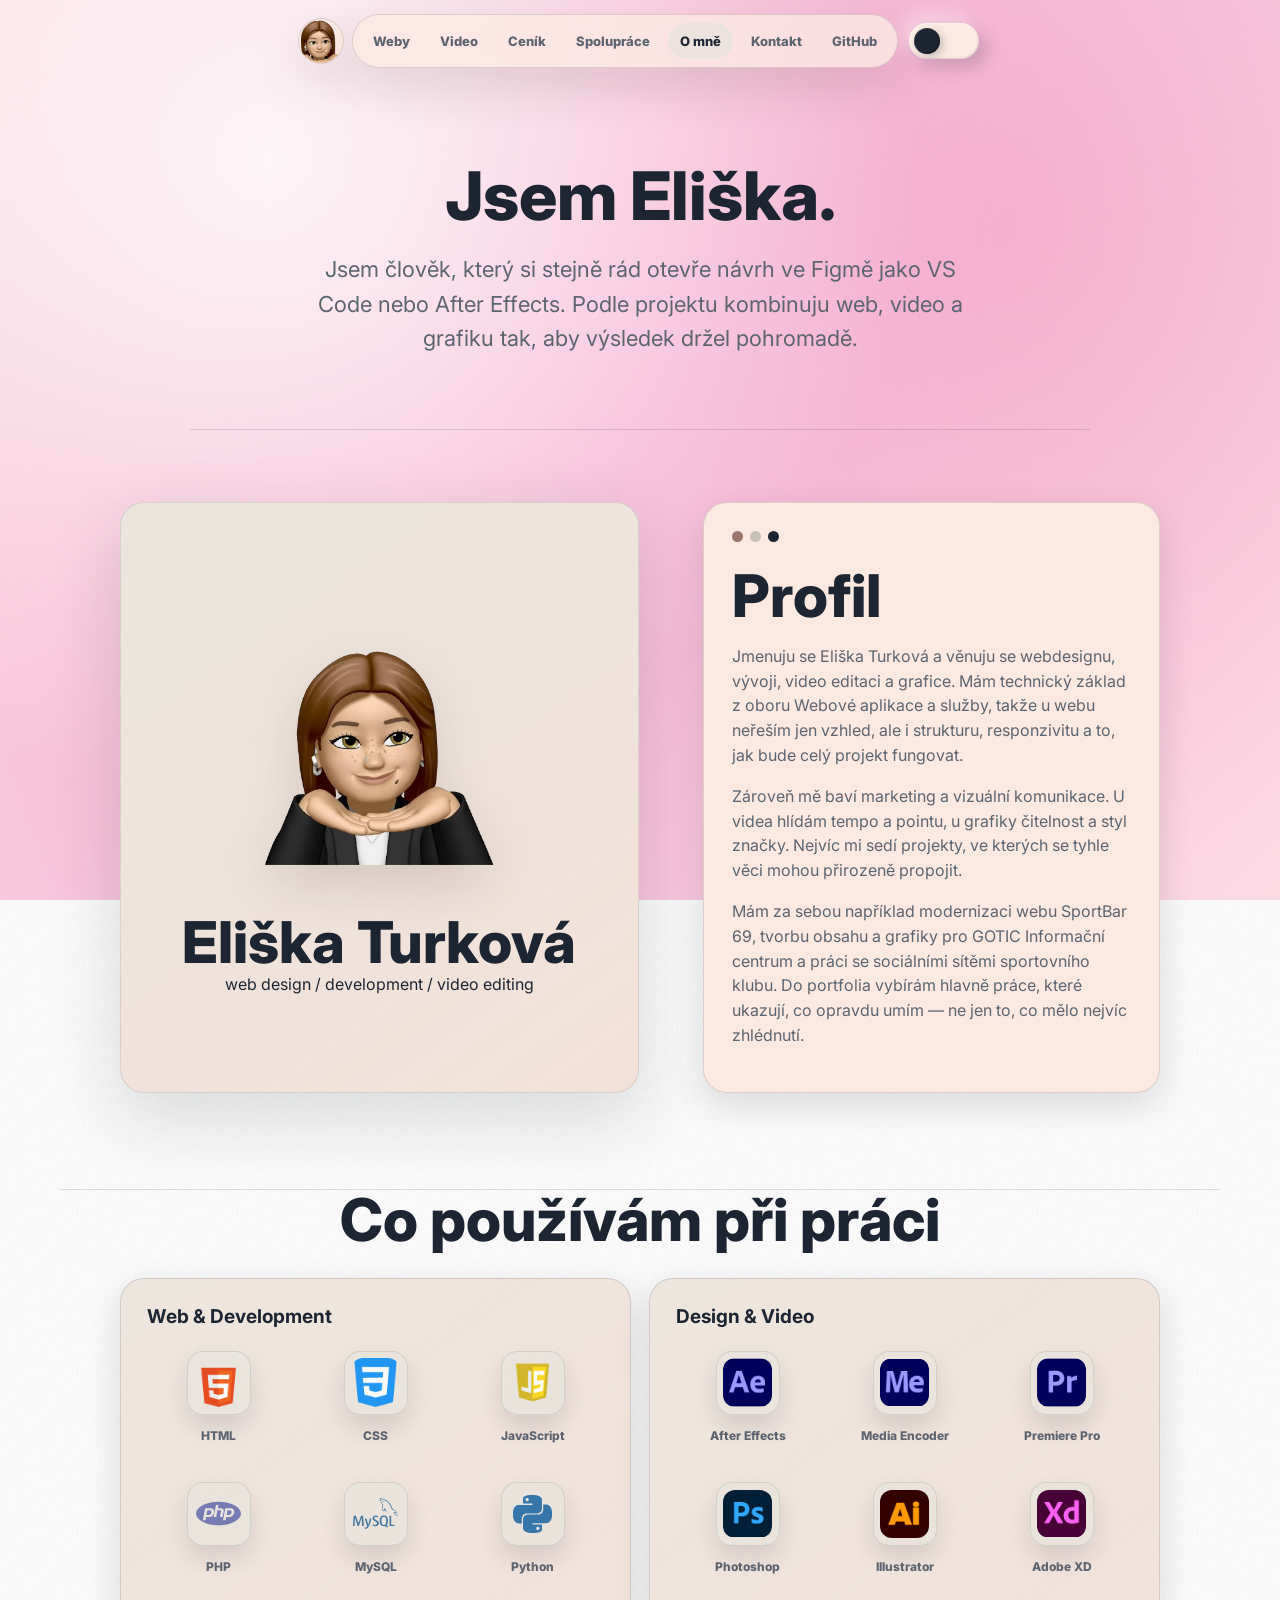
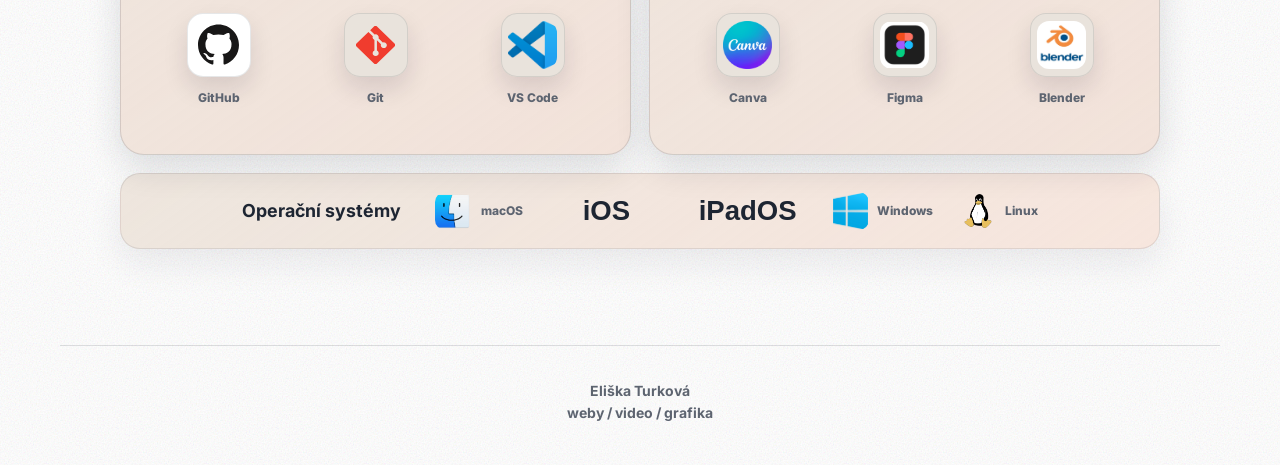
==== about.html @ d5d4158c "Update about page copy" ====
<!doctype html>
<html lang="cs" data-theme="light">
  <head>
    <meta charset="utf-8">
    <meta name="viewport" content="width=device-width, initial-scale=1">
    <meta name="description" content="O autorce portfolia a přehled dovedností.">
    <title>O mně | Eliška Turková</title>
    <link rel="preconnect" href="https://fonts.googleapis.com">
    <link rel="preconnect" href="https://fonts.gstatic.com" crossorigin>
    <link href="https://fonts.googleapis.com/css2?family=Caveat:wght@600;700&family=Inter:wght@400;500;600;700;800&family=Playfair+Display:ital,wght@1,700&display=swap" rel="stylesheet">
    <link rel="stylesheet" href="assets/styles.css?v=20260708-year-center-note">
    <script src="assets/app.js?v=20260708-year-center-note" defer></script>
  </head>
  <body>
    <header class="site-header">
      <div class="header-shell">
        <a class="brand" href="index.html" aria-label="Domů">
          <img class="brand-memoji" src="assets/memoji-about.png" alt="Eliška Turková">
        </a>
        <div class="nav-shell">
          <button class="nav-toggle" type="button" aria-expanded="false" aria-controls="site-nav">
            <span></span>
            <span></span>
          </button>
          <nav class="site-nav" id="site-nav" aria-label="Hlavní navigace">
            <a href="weby.html">Weby</a>
            <a href="work.html">Video</a>
            <a href="pricing.html">Ceník</a>
            <a href="spoluprace.html">Spolupráce</a>
            <a href="about.html" aria-current="page">O mně</a>
            <a href="contact.html">Kontakt</a>
            <a href="https://github.com/ellaaep" target="_blank" rel="noreferrer">GitHub</a>
          </nav>
        </div>
        <div class="header-actions">
          <button class="theme-toggle" type="button" aria-label="Přepnout barevný režim">
            <span class="theme-thumb" aria-hidden="true"></span>
          </button>
        </div>
      </div>
    </header>

    <main>
      <section class="page-cover about-cover">
        <h1>Jsem Eliška.</h1>
        <p class="lead">Jsem člověk, který si stejně rád otevře návrh ve Figmě jako VS Code nebo After Effects. Podle projektu kombinuju web, video a grafiku tak, aby výsledek držel pohromadě.</p>
      </section>

      <section class="about-layout">
        <div class="ios-profile-card about-profile-card">
          <div class="memoji-photo-card large">
            <img src="assets/memoji-about.png" alt="Memoji portrét Elišky">
          </div>
          <div>
            <h2>Eliška Turková</h2>
            <p>web design / development / video editing</p>
          </div>
        </div>
        <div class="bio-window">
          <div class="window-bar">
            <span></span>
            <span></span>
            <span></span>
          </div>
          <h2>Profil</h2>
          <p>Jmenuju se Eliška Turková a věnuju se webdesignu, vývoji, video editaci a grafice. Mám technický základ z oboru Webové aplikace a služby, takže u webu neřeším jen vzhled, ale i strukturu, responzivitu a to, jak bude celý projekt fungovat.</p>
          <p>Zároveň mě baví marketing a vizuální komunikace. U videa hlídám tempo a pointu, u grafiky čitelnost a styl značky. Nejvíc mi sedí projekty, ve kterých se tyhle věci mohou přirozeně propojit.</p>
          <p>Mám za sebou například modernizaci webu SportBar 69, tvorbu obsahu a grafiky pro GOTIC Informační centrum a práci se sociálními sítěmi sportovního klubu. Do portfolia vybírám hlavně práce, které ukazují, co opravdu umím — ne jen to, co mělo nejvíc zhlédnutí.</p>
        </div>
      </section>

      <section class="skills-section" id="skills" aria-label="Dovednosti">
        <div class="section-heading">
          <div>
            <h2>Co používám při práci</h2>
          </div>
        </div>
        <div class="ios-folders-preview full">
          <article class="ios-skill-folder">
            <h3>Web &amp; Development</h3>
            <div class="apps-grid">
              <div class="app"><span class="app-icon"><img src="assets/logos/skills/html-clean.png" alt="" aria-hidden="true" class="logo-real"></span><p>HTML</p></div>
              <div class="app"><span class="app-icon"><img src="assets/logos/skills/css-3.png" alt="" aria-hidden="true" class="logo-real"></span><p>CSS</p></div>
              <div class="app"><span class="app-icon"><img src="assets/logos/skills/javascript-clean.webp" alt="" aria-hidden="true" class="logo-real"></span><p>JavaScript</p></div>
              <div class="app"><span class="app-icon"><img src="assets/logos/skills/php.svg" alt="" aria-hidden="true" class="logo-wide"></span><p>PHP</p></div>
              <div class="app"><span class="app-icon"><img src="assets/logos/skills/mysql.svg" alt="" aria-hidden="true" class="logo-wide"></span><p>MySQL</p></div>
              <div class="app"><span class="app-icon"><img src="assets/logos/skills/python.svg" alt="" aria-hidden="true"></span><p>Python</p></div>
              <div class="app"><span class="app-icon logo-github-box"><img src="assets/logos/skills/github.svg" alt="" aria-hidden="true" class="logo-github"></span><p>GitHub</p></div>
              <div class="app"><span class="app-icon"><img src="assets/logos/skills/git.svg" alt="" aria-hidden="true"></span><p>Git</p></div>
              <div class="app"><span class="app-icon"><img src="assets/logos/skills/vscode.webp" alt="" aria-hidden="true" class="logo-real"></span><p>VS Code</p></div>
            </div>
          </article>
          <article class="ios-skill-folder">
            <h3>Design &amp; Video</h3>
            <div class="apps-grid">
              <div class="app"><span class="app-icon"><img src="assets/logos/skills/after-effects.webp" alt="" aria-hidden="true" class="logo-real"></span><p>After Effects</p></div>
              <div class="app"><span class="app-icon"><img src="assets/logos/skills/media-encoder.webp" alt="" aria-hidden="true" class="logo-real"></span><p>Media Encoder</p></div>
              <div class="app"><span class="app-icon"><img src="assets/logos/skills/premiere-pro.webp" alt="" aria-hidden="true" class="logo-real"></span><p>Premiere Pro</p></div>
              <div class="app"><span class="app-icon"><img src="assets/logos/skills/photoshop.webp" alt="" aria-hidden="true" class="logo-real"></span><p>Photoshop</p></div>
              <div class="app"><span class="app-icon"><img src="assets/logos/skills/illustrator.webp" alt="" aria-hidden="true" class="logo-real"></span><p>Illustrator</p></div>
              <div class="app"><span class="app-icon"><img src="assets/logos/skills/adobe-xd.webp" alt="" aria-hidden="true" class="logo-real"></span><p>Adobe XD</p></div>
              <div class="app"><span class="app-icon"><img src="assets/logos/skills/canva.png" alt="" aria-hidden="true" class="logo-real"></span><p>Canva</p></div>
              <div class="app"><span class="app-icon"><img src="assets/logos/skills/figma.png" alt="" aria-hidden="true" class="logo-real"></span><p>Figma</p></div>
              <div class="app"><span class="app-icon"><img src="assets/logos/skills/blender.jpeg" alt="" aria-hidden="true" class="logo-real"></span><p>Blender</p></div>
            </div>
          </article>
        </div>
        <div class="os-strip" aria-label="Operační systémy">
          <h3>Operační systémy</h3>
          <div class="os-list">
            <div class="os-item"><img src="assets/logos/os/macos-icon.png" alt="" aria-hidden="true"><span>macOS</span></div>
            <div class="os-item os-wordmark os-ios" aria-label="iOS"><span class="os-logo-text">iOS</span></div>
            <div class="os-item os-wordmark os-ipados" aria-label="iPadOS"><span class="os-logo-text">iPadOS</span></div>
            <div class="os-item"><img src="assets/logos/os/windows.png" alt="" aria-hidden="true"><span>Windows</span></div>
            <div class="os-item"><img src="assets/logos/os/linux.png" alt="" aria-hidden="true"><span>Linux</span></div>
          </div>
        </div>
      </section>
    </main>

    <footer class="site-footer">
      <span>Eliška Turková</span>
      <span>weby / video / grafika</span>
    </footer>
  </body>
</html>
---- assets/styles.css ----
:root {
  color-scheme: light;
    --toggle-light: #fceae2;
  --toggle-dark: #1d2532;
  --noise-layer: url("data:image/svg+xml,%3Csvg viewBox='0 0 160 160' xmlns='http://www.w3.org/2000/svg'%3E%3Cfilter id='noise'%3E%3CfeTurbulence type='fractalNoise' baseFrequency='0.72' numOctaves='4' stitchTiles='stitch'/%3E%3C/filter%3E%3Crect width='100%25' height='100%25' filter='url(%23noise)' opacity='0.18'/%3E%3C/svg%3E");
  --bg: var(--toggle-light);
  --bg-soft: #f9d4ed;
  --scribble-pink: #ee719e;
  --surface: var(--toggle-light);
  --surface-strong: #e8e4dc;
  --text: var(--toggle-dark);
  --muted: #5d6470;
  --line: rgba(29, 37, 50, 0.14);
  --accent: #8b8177;
  --accent-strong: var(--toggle-dark);
  --rose: #9c756c;
  --folder: #c7c1b7;
  --folder-deep: #a9a197;
  --shadow: 0 24px 70px rgba(29, 37, 50, 0.15);
  --shadow-tight: 0 12px 34px rgba(29, 37, 50, 0.14);
  --radius: 8px;
  --window-radius: 18px;
  --panel-radius: 24px;
  --max: 1160px;
}

[data-theme="dark"] {
  color-scheme: dark;
  --bg: var(--toggle-dark);
  --bg-soft: #252f3d;
  --surface: var(--toggle-dark);
  --surface-strong: #273242;
  --text: var(--toggle-light);
  --muted: #bbb5ab;
  --line: rgba(222, 218, 211, 0.15);
  --accent: #b8b2aa;
  --accent-strong: var(--toggle-light);
  --rose: #dedad3;
  --folder: #343f50;
  --folder-deep: #4a5668;
  --shadow: 0 26px 90px rgba(0, 0, 0, 0.42);
  --shadow-tight: 0 14px 44px rgba(0, 0, 0, 0.36);
}

* {
  box-sizing: border-box;
}

html {
  scroll-behavior: smooth;
}

body {
  margin: 0;
  min-width: 320px;
  background:
    var(--noise-layer),
    radial-gradient(
      circle at 14% 12%,
      rgba(255, 255, 255, 0.82) 0%,
      rgba(255, 255, 255, 0) 32%
    ),
    radial-gradient(
      circle at 88% 18%,
      rgba(238, 113, 158, 0.38) 0%,
      rgba(238, 113, 158, 0.12) 27%,
      rgba(238, 113, 158, 0) 55%
    ),
    radial-gradient(
      circle at 18% 82%,
      rgba(238, 113, 158, 0.28) 0%,
      rgba(238, 113, 158, 0.08) 30%,
      rgba(238, 113, 158, 0) 58%
    ),
    linear-gradient(
      125deg,
      #fceae2 0%,
      #f9d4ed 32%,
      #fff3ee 63%,
      #fceae2 100%
    );
  background-size: 160px 160px, 150% 150%, 175% 175%, 165% 165%, 220% 220%;
  background-position: 0 0, 0% 0%, 100% 8%, 12% 100%, 0% 50%;
  background-blend-mode: soft-light, normal, normal, normal, normal;
  background-attachment: scroll, fixed, fixed, fixed, fixed;
  animation: portfolio-gradient-flow 18s ease-in-out infinite alternate;
  color: var(--text);
  font-family: Inter, system-ui, -apple-system, BlinkMacSystemFont, "Segoe UI", sans-serif;
  font-size: 16px;
  line-height: 1.55;
}

[data-theme="dark"] body {
  background:
    var(--noise-layer),
    radial-gradient(
      circle at 14% 12%,
      rgba(255, 236, 226, 0.10) 0%,
      rgba(255, 236, 226, 0) 34%
    ),
    radial-gradient(
      circle at 88% 18%,
      rgba(238, 113, 158, 0.30) 0%,
      rgba(238, 113, 158, 0.10) 28%,
      rgba(238, 113, 158, 0) 56%
    ),
    radial-gradient(
      circle at 18% 82%,
      rgba(238, 113, 158, 0.22) 0%,
      rgba(238, 113, 158, 0.07) 31%,
      rgba(238, 113, 158, 0) 59%
    ),
    linear-gradient(
      125deg,
      #1d2532 0%,
      #2a2130 34%,
      #202938 66%,
      #302232 100%
    );
  background-size: 160px 160px, 150% 150%, 175% 175%, 165% 165%, 220% 220%;
  background-position: 0 0, 0% 0%, 100% 8%, 12% 100%, 0% 50%;
  background-blend-mode: soft-light, normal, normal, normal, normal;
  background-attachment: scroll, fixed, fixed, fixed, fixed;
}

@keyframes portfolio-gradient-flow {
  0% {
    background-position: 0 0, 0% 0%, 100% 8%, 12% 100%, 0% 50%;
  }

  50% {
    background-position: 24px 14px, 24% 18%, 72% 34%, 42% 72%, 52% 50%;
  }

  100% {
    background-position: 0 0, 46% 30%, 54% 58%, 72% 40%, 100% 50%;
  }
}

@media (prefers-reduced-motion: reduce) {
  body {
    animation: none;
  }
}

a {
  color: inherit;
  text-decoration: none;
}

img {
  display: block;
  max-width: 100%;
}

.theme-asset {
  display: block;
  pointer-events: none;
  user-select: none;
}

.theme-asset img {
  display: block;
  width: 100%;
  height: auto;
  pointer-events: none;
  user-select: none;
}

.theme-asset img.theme-asset-dark {
  display: none;
}

[data-theme="dark"] .theme-asset img.theme-asset-light {
  display: none;
}

[data-theme="dark"] .theme-asset img.theme-asset-dark {
  display: block;
}

[data-theme="dark"] .click-arrow-link .theme-asset img.theme-asset-dark {
  filter:
    brightness(0)
    saturate(100%)
    invert(92%)
    sepia(9%)
    saturate(205%)
    hue-rotate(353deg)
    brightness(98%)
    contrast(88%)
    drop-shadow(0 2px 4px rgba(0, 0, 0, 0.28));
}

button,
input,
textarea {
  font: inherit;
}

.site-header {
  position: sticky;
  top: 14px;
  z-index: 40;
  width: min(var(--max), calc(100% - 32px));
  margin: 0 auto 16px;
  padding: 0;
  pointer-events: none;
}

.header-shell {
  display: flex;
  align-items: center;
  justify-content: center;
  gap: 8px;
  width: 100%;
  min-height: 54px;
  pointer-events: none;
}

.header-shell > * {
  pointer-events: auto;
}

.brand,
.nav-shell,
.header-actions {
  border: 1px solid var(--line);
  background: color-mix(in srgb, var(--surface) 78%, transparent);
  box-shadow: 0 18px 48px rgba(61, 43, 36, 0.14);
  backdrop-filter: blur(22px) saturate(1.35);
}

[data-theme="dark"] .brand,
[data-theme="dark"] .nav-shell,
[data-theme="dark"] .header-actions {
  background: color-mix(in srgb, var(--surface) 72%, transparent);
}

.nav-shell {
  position: relative;
  display: flex;
  gap: 8px;
  align-items: center;
  justify-content: center;
  width: max-content;
  max-width: 100%;
  margin: 0;
  padding: 8px;
  border-radius: 999px;
}

.brand {
  display: inline-flex;
  align-items: center;
  justify-content: center;
  width: 46px;
  height: 46px;
  min-height: 46px;
  overflow: hidden;
  flex: 0 0 auto;
  padding: 0;
  border-radius: 50%;
  font-weight: 800;
  white-space: nowrap;
}

.brand-memoji {
  width: 100%;
  height: 100%;
  border-radius: 0;
  object-fit: cover;
  object-position: center 35%;
  transform: scale(1.62) translateY(8%);
  transform-origin: center;
}

.site-nav {
  display: flex;
  justify-content: center;
  gap: 6px;
  padding: 0;
  border: 0;
  border-radius: 999px;
  background: transparent;
  color: var(--muted);
  font-size: 13px;
  font-weight: 800;
}

.site-nav a {
  position: relative;
  padding: 8px 12px;
  border-radius: 999px;
}

.site-nav a::after {
  content: none;
}

.site-nav a:hover,
.site-nav a[aria-current="page"] {
  color: var(--text);
  background: color-mix(in srgb, var(--surface-strong) 72%, transparent);
}

.theme-toggle,
.nav-toggle {
  border: 0;
  background: transparent;
  color: var(--text);
  cursor: pointer;
  box-shadow: none;
}

.header-actions {
  display: grid;
  width: 76px;
  height: 46px;
  place-items: center;
  flex: 0 0 auto;
  padding: 0;
  border: 0;
  border-radius: 999px;
  background: transparent;
  box-shadow: none;
  backdrop-filter: none;
}

.theme-toggle {
  position: relative;
  display: grid;
  width: 70px;
  height: 36px;
  place-items: center;
  padding: 0;
  overflow: hidden;
  border-radius: 999px;
  background: var(--toggle-light);
  box-shadow:
    8px 8px 18px color-mix(in srgb, var(--toggle-dark) 20%, transparent),
    -8px -8px 18px rgba(255, 255, 255, 0.4),
    inset 1px 1px 2px rgba(255, 255, 255, 0.48),
    inset -1px -1px 2px color-mix(in srgb, var(--toggle-dark) 14%, transparent);
}

[data-theme="dark"] .theme-toggle {
  background: var(--toggle-dark);
  box-shadow:
    8px 8px 18px rgba(0, 0, 0, 0.3),
    -8px -8px 18px rgba(222, 218, 211, 0.04),
    inset 1px 1px 2px rgba(222, 218, 211, 0.08),
    inset -1px -1px 2px rgba(0, 0, 0, 0.42);
}

.theme-thumb {
  position: absolute;
  top: 5px;
  left: 5px;
  z-index: 1;
  display: block;
  width: 26px;
  height: 26px;
  border-radius: 50%;
  background: var(--toggle-dark);
  box-shadow:
    3px 3px 8px rgba(29, 37, 50, 0.24),
    -2px -2px 6px rgba(255, 255, 255, 0.25),
    inset 1px 1px 1px rgba(222, 218, 211, 0.12),
    inset -1px -1px 1px rgba(0, 0, 0, 0.3);
  transition: background 180ms ease, box-shadow 180ms ease, transform 180ms ease;
}

.theme-thumb::after {
  content: none;
}

[data-theme="dark"] .theme-thumb {
  transform: translateX(34px);
  background: var(--toggle-light);
  box-shadow:
    3px 3px 8px rgba(0, 0, 0, 0.32),
    -2px -2px 6px rgba(222, 218, 211, 0.08),
    inset 1px 1px 1px rgba(255, 255, 255, 0.28),
    inset -1px -1px 1px rgba(29, 37, 50, 0.18);
}

[data-theme="dark"] .theme-thumb::after {
  content: none;
}

.nav-toggle {
  position: relative;
  display: none;
  width: 48px;
  height: 42px;
  place-items: center;
  overflow: hidden;
  border-radius: 999px;
  background:
    linear-gradient(135deg, rgba(255, 255, 255, 0.72), rgba(255, 255, 255, 0.34)),
    color-mix(in srgb, var(--surface) 78%, transparent);
}

[data-theme="dark"] .nav-toggle {
  background:
    linear-gradient(135deg, rgba(155, 124, 255, 0.18), rgba(255, 255, 255, 0.06)),
    color-mix(in srgb, var(--surface-strong) 82%, transparent);
}

.nav-toggle::before,
.nav-toggle span {
  position: absolute;
  left: 14px;
  display: block;
  width: 18px;
  height: 2px;
  border-radius: 999px;
  background: var(--text);
  transition: transform 180ms ease, opacity 180ms ease, top 180ms ease;
}

.nav-toggle::before {
  top: 20px;
  content: "";
}

.nav-toggle span:first-child {
  top: 15px;
}

.nav-toggle span:last-child {
  top: 25px;
}

.nav-toggle[aria-expanded="true"]::before {
  opacity: 0;
}

.nav-toggle[aria-expanded="true"] span:first-child {
  top: 20px;
  transform: rotate(42deg);
}

.nav-toggle[aria-expanded="true"] span:last-child {
  top: 20px;
  transform: rotate(-42deg);
}

main {
  width: min(var(--max), calc(100% - 32px));
  margin: 0 auto;
}

.cover {
  min-height: calc(100svh - 82px);
  padding: 26px 0 86px;
}

.home-cover {
  min-height: auto;
  padding: 10px 0 18px;
}

.hero-preview {
  position: relative;
  width: min(96%, 1100px);
  margin: 14px auto 0;
  overflow: hidden;
  border: 0;
  border-radius: 28px;
  background: transparent;
  box-shadow: none;
}

.hero-image {
  width: 100%;
  height: auto;
  aspect-ratio: 1672 / 941;
  object-fit: cover;
  image-rendering: auto;
}

.hero-image-dark {
  display: none;
}

[data-theme="dark"] .hero-image-light {
  display: none;
}

[data-theme="dark"] .hero-image-dark {
  display: block;
}

.cover-kicker {
  display: flex;
  justify-content: space-between;
  gap: 18px;
  margin-bottom: 24px;
  color: var(--text);
  font-size: 14px;
  font-weight: 800;
}

.desktop-board {
  position: relative;
  min-height: 600px;
  overflow: hidden;
  border: 1px solid var(--line);
  border-radius: var(--radius);
  background: color-mix(in srgb, var(--surface) 86%, transparent);
  box-shadow: var(--shadow);
  isolation: isolate;
}

.home-desktop {
  min-height: 640px;
  overflow: visible;
  border: 0;
  background: transparent;
  box-shadow: none;
}

.desktop-board::before {
  position: absolute;
  inset: 0;
  z-index: -1;
  background:
    linear-gradient(135deg, transparent 0 58%, color-mix(in srgb, var(--accent) 16%, transparent) 58% 100%),
    linear-gradient(180deg, color-mix(in srgb, var(--surface-strong) 62%, transparent), transparent);
  content: "";
}

.home-desktop::before {
  inset: 32px 0 16px;
  border: 1px solid color-mix(in srgb, var(--line) 54%, transparent);
  border-radius: 30px;
  background:
    linear-gradient(135deg, transparent 0 58%, color-mix(in srgb, var(--accent) 13%, transparent) 58% 100%),
    color-mix(in srgb, var(--surface) 42%, transparent);
  box-shadow: var(--shadow);
  backdrop-filter: blur(4px);
}

[data-theme="dark"] .desktop-board::before {
  background:
    linear-gradient(135deg, transparent 0 56%, rgba(111, 141, 255, 0.12) 56% 100%),
    linear-gradient(180deg, rgba(155, 124, 255, 0.12), transparent);
}

[data-theme="dark"] .home-desktop::before {
  background:
    linear-gradient(135deg, transparent 0 58%, rgba(111, 141, 255, 0.12) 58% 100%),
    color-mix(in srgb, var(--surface) 48%, transparent);
}

.cover-title {
  position: absolute;
  top: 50%;
  left: 50%;
  z-index: 3;
  width: min(760px, 88%);
  text-align: center;
  transform: translate(-50%, -50%);
  pointer-events: none;
}

.cover-title p {
  position: absolute;
  top: -42px;
  left: 8%;
  margin: 0;
  color: var(--accent-strong);
  font-family: "Playfair Display", Georgia, serif;
  font-size: clamp(46px, 8vw, 104px);
  font-style: italic;
  font-weight: 700;
  line-height: 1;
}

.cover-title h1 {
  margin: 0;
  color: var(--text);
  font-size: clamp(61px, 11.2vw, 142px);
  font-weight: 800;
  letter-spacing: 0;
  line-height: 0.9;
}

[data-theme="dark"] .cover-title h1 {
  -webkit-text-stroke: 1px rgba(11, 6, 20, 0.5);
  text-shadow: 0 14px 28px rgba(11, 6, 20, 0.72);
}

.cover-title span {
  display: block;
  margin-top: 22px;
  font-size: clamp(24px, 5vw, 44px);
  font-weight: 700;
}

.desktop-folder,
.desktop-file,
.desktop-window,
.desktop-app {
  position: absolute;
  z-index: 2;
}

.desktop-folder {
  display: grid;
  gap: 10px;
  justify-items: center;
  color: var(--text);
  font-size: 13px;
  font-weight: 700;
}

.folder-shape {
  position: relative;
  display: block;
  width: 112px;
  height: 78px;
  border: 1px solid color-mix(in srgb, var(--folder-deep) 48%, var(--line));
  border-radius: 7px;
  background: linear-gradient(180deg, var(--folder), var(--folder-deep));
  box-shadow: var(--shadow-tight);
}

.folder-shape::before {
  position: absolute;
  top: -13px;
  left: 10px;
  width: 48px;
  height: 18px;
  border: 1px solid color-mix(in srgb, var(--folder-deep) 48%, var(--line));
  border-bottom: 0;
  border-radius: 6px 6px 0 0;
  background: var(--folder);
  content: "";
}

.folder-web {
  top: 120px;
  left: 94px;
}

.folder-media {
  right: 84px;
  bottom: 92px;
}

.desktop-file,
.desktop-window {
  overflow: hidden;
  border: 1px solid var(--line);
  border-radius: var(--radius);
  background: var(--surface-strong);
  box-shadow: var(--shadow-tight);
}

.desktop-file {
  width: 132px;
  padding: 8px;
  color: var(--muted);
  font-size: 12px;
  font-weight: 700;
}

.desktop-file img {
  width: 100%;
  aspect-ratio: 1;
  object-fit: cover;
  border-radius: 6px;
  margin-bottom: 8px;
}

.file-video {
  top: 86px;
  right: 184px;
}

.desktop-window {
  right: 184px;
  bottom: 150px;
  width: 260px;
  padding: 10px;
  font-size: 12px;
  font-weight: 700;
}

.desktop-window img {
  width: 100%;
  aspect-ratio: 1.45;
  object-fit: cover;
  border-radius: 6px;
  margin-bottom: 8px;
}

.desktop-app {
  top: 178px;
  right: 90px;
  display: grid;
  width: 68px;
  height: 68px;
  place-items: center;
  padding: 10px;
  border: 1px solid color-mix(in srgb, var(--line) 76%, transparent);
  border-radius: 18px;
  background: color-mix(in srgb, var(--surface-strong) 86%, transparent);
  color: var(--text);
  box-shadow: var(--shadow-tight);
  font-weight: 800;
}

.desktop-app svg {
  display: block;
  width: 100%;
  height: 100%;
}

.home-desktop .bg-app {
  z-index: 1;
  width: 60px;
  height: 60px;
  padding: 9px;
  opacity: 0.78;
}

.bg-html { top: 94px; left: 22%; }
.bg-css { top: 120px; left: 60%; }
.bg-js { right: 19%; top: 254px; }
.bg-php { left: 22%; bottom: 180px; }
.bg-ae { left: 33%; bottom: 96px; }
.bg-ps { right: 33%; bottom: 86px; }
.bg-canva { right: 9%; bottom: 185px; }
.bg-pr { left: 7%; top: 300px; }

.home-desktop .bg-folder {
  z-index: 1;
  opacity: 0.72;
}

.bg-folder-one {
  left: 48%;
  top: 84px;
}

.bg-folder-two {
  right: 26%;
  bottom: 120px;
}

.home-desktop .folder-web,
.home-desktop .file-video,
.home-desktop .folder-media,
.home-desktop .desktop-window,
.home-desktop .app-figma {
  z-index: 2;
}

.cursor-arrow {
  position: absolute;
  right: 320px;
  bottom: 198px;
  z-index: 3;
  width: 0;
  height: 0;
  border-top: 34px solid var(--text);
  border-right: 20px solid transparent;
  border-left: 12px solid transparent;
  transform: rotate(-38deg);
}

.cursor-arrow::after {
  position: absolute;
  top: -30px;
  left: -7px;
  width: 0;
  height: 0;
  border-top: 22px solid var(--surface);
  border-right: 13px solid transparent;
  border-left: 8px solid transparent;
  content: "";
}

.cover-footer {
  display: grid;
  grid-template-columns: minmax(0, 1fr) auto;
  gap: 24px;
  align-items: center;
  width: min(96%, 1100px);
  margin: 18px auto 0;
}

.cover-footer p {
  max-width: 700px;
  margin: 0;
  color: var(--muted);
  font-size: clamp(18px, 2vw, 21px);
}

.section {
  padding: 84px 0;
}

.home-cover + .intro-grid {
  padding-top: 56px;
}

.intro-grid,
.about-slice,
.contact-layout {
  display: grid;
  grid-template-columns: minmax(0, 0.8fr) minmax(320px, 0.9fr);
  gap: clamp(28px, 5vw, 72px);
  border-top: 1px solid var(--line);
}

.home-intro {
  grid-template-columns: minmax(0, 820px);
  justify-content: center;
  justify-items: center;
  gap: 16px;
  text-align: center;
}

.home-intro h2 {
  max-width: 820px;
  margin-inline: auto;
}

.home-intro .section-note {
  max-width: 720px;
  margin: 0 auto;
}

h1,
h2,
h3,
p {
  margin-top: 0;
}

h1,
h2 {
  line-height: 1.02;
  letter-spacing: 0;
}

h1 {
  max-width: min(72vw, 920px);
  margin-bottom: 22px;
  font-size: clamp(37px, 5.6vw, 67px);
  font-weight: 800;
}

h2 {
  margin-bottom: 18px;
  font-size: clamp(34px, 4.6vw, 64px);
  font-weight: 800;
}

h3 {
  margin-bottom: 8px;
  font-size: 19px;
  line-height: 1.25;
}

.lead,
.section-note,
.project-card p,
.media-card p,
.bio-window p,
.contact-links p,
.about-slice p {
  color: var(--muted);
}

.lead {
  max-width: 680px;
  margin-bottom: 0;
  font-size: clamp(18px, 2.2vw, 22px);
}

.text-link {
  display: inline-flex;
  align-items: center;
  color: var(--text);
  font-size: 15px;
  font-weight: 800;
}

.text-link::after {
  width: 34px;
  height: 2px;
  margin-left: 12px;
  background: currentColor;
  content: "";
  transition: transform 180ms ease;
}

.text-link:hover::after {
  transform: translateX(5px);
}

.button {
  display: inline-flex;
  min-height: 50px;
  align-items: center;
  justify-content: center;
  gap: 10px;
  padding: 0 22px;
  border: 1px solid var(--text);
  border-radius: 999px;
  background: var(--text);
  color: var(--bg);
  font-weight: 800;
  cursor: pointer;
}

.button:hover {
  background: transparent;
  color: var(--text);
}

.button-small {
  min-height: 40px;
  padding: 0 15px;
  font-size: 13px;
}

.button-secondary {
  border-color: var(--line);
  background: color-mix(in srgb, var(--surface-strong) 76%, transparent);
  color: var(--text);
}

.button-secondary:hover {
  border-color: var(--text);
  background: var(--text);
  color: var(--bg);
}

.button-symbol {
  position: relative;
  display: inline-block;
  width: 16px;
  height: 16px;
  flex: 0 0 auto;
}

.play-symbol::before {
  position: absolute;
  top: 3px;
  left: 5px;
  border-top: 5px solid transparent;
  border-bottom: 5px solid transparent;
  border-left: 8px solid currentColor;
  content: "";
}

.external-symbol::before {
  position: absolute;
  top: 3px;
  right: 2px;
  width: 8px;
  height: 8px;
  border-top: 2px solid currentColor;
  border-right: 2px solid currentColor;
  content: "";
}

.external-symbol::after {
  position: absolute;
  right: 4px;
  bottom: 3px;
  width: 11px;
  height: 2px;
  border-radius: 999px;
  background: currentColor;
  content: "";
  transform: rotate(-45deg);
  transform-origin: right center;
}

.next-symbol::before {
  position: absolute;
  top: 7px;
  left: 2px;
  width: 12px;
  height: 2px;
  border-radius: 999px;
  background: currentColor;
  content: "";
}

.next-symbol::after {
  position: absolute;
  top: 4px;
  right: 2px;
  width: 7px;
  height: 7px;
  border-top: 2px solid currentColor;
  border-right: 2px solid currentColor;
  content: "";
  transform: rotate(45deg);
}

.mail-symbol::before {
  position: absolute;
  inset: 3px 1px;
  border: 2px solid currentColor;
  border-radius: 3px;
  content: "";
}

.mail-symbol::after {
  position: absolute;
  top: 5px;
  left: 3px;
  width: 10px;
  height: 10px;
  border-right: 2px solid currentColor;
  border-bottom: 2px solid currentColor;
  content: "";
  transform: rotate(45deg);
}

.showcase-grid {
  display: grid;
  grid-template-columns: repeat(3, minmax(0, 1fr));
  gap: 18px;
  padding-bottom: 94px;
}

.featured-web {
  position: relative;
  display: grid;
  grid-template-columns: 1fr;
  justify-items: center;
  grid-column: 1 / -1;
  align-items: start;
  overflow: visible;
  --web-window: min(70vw, 840px);
  --web-half: min(35vw, 420px);
  --side-note: 200px;
  --side-gap: 18px;
}

.featured-web-screen {
  position: relative;
  display: block;
  grid-column: 1;
  grid-row: 1;
  width: var(--web-window);
  max-width: 100%;
  min-width: 0;
  overflow: hidden;
  border: 1px solid var(--line);
  border-radius: var(--window-radius);
  background:
    linear-gradient(180deg, color-mix(in srgb, var(--surface-strong) 82%, transparent), color-mix(in srgb, var(--surface) 94%, transparent));
  box-shadow: var(--shadow-tight);
}

.featured-web-screen .browser-bar {
  border: 0;
  border-bottom: 1px solid color-mix(in srgb, var(--line) 62%, transparent);
  border-radius: 0;
  background: color-mix(in srgb, var(--surface-strong) 82%, transparent);
}

.featured-web-viewport {
  position: relative;
  display: block;
  overflow: hidden;
  aspect-ratio: 16 / 9;
  border: 0;
  border-radius: 0;
  background: color-mix(in srgb, var(--surface-strong) 80%, transparent);
}

.featured-web-viewport img {
  width: calc(100% + 32px);
  max-width: none;
  height: 100%;
  object-fit: cover;
  object-position: top center;
  transform: translateX(-16px);
}

.featured-web-note {
  position: absolute;
  z-index: 2;
  top: 50%;
  left: calc(50% - var(--web-half) - var(--side-note) - var(--side-gap));
  width: var(--side-note);
  padding: 16px 18px;
  border: 1px solid color-mix(in srgb, var(--line) 68%, transparent);
  border-radius: 12px;
  background:
    linear-gradient(180deg, color-mix(in srgb, #fff8cf 72%, var(--surface-strong)), color-mix(in srgb, #fff2b8 34%, var(--surface))),
    var(--surface);
  box-shadow: 0 18px 38px rgba(31, 18, 40, 0.16);
  transform: translateY(-50%) rotate(-1.2deg);
}

[data-theme="dark"] .featured-web-note {
  background:
    linear-gradient(180deg, color-mix(in srgb, var(--surface-strong) 84%, #f58ac2 8%), color-mix(in srgb, var(--surface) 86%, #9b7cff 12%)),
    var(--surface);
}

.featured-web-note::before {
  position: absolute;
  top: -10px;
  left: 22px;
  width: 56px;
  height: 18px;
  border: 1px solid color-mix(in srgb, var(--line) 50%, transparent);
  border-radius: 4px;
  background: color-mix(in srgb, var(--surface-strong) 62%, transparent);
  content: "";
  transform: rotate(4deg);
}

.featured-web-note h3,
.featured-web-note p {
  margin-bottom: 0;
}

.featured-web-note p {
  margin-top: 6px;
  color: var(--muted);
  font-size: 14px;
  line-height: 1.4;
}

.featured-web-button {
  position: absolute;
  z-index: 2;
  top: 12px;
  left: calc(50% + var(--web-half) + var(--side-gap));
}

.home-video-strip {
  display: grid;
  grid-column: 1 / -1;
  gap: clamp(16px, 2vw, 22px);
  justify-items: center;
  width: min(100%, 820px);
  margin-inline: auto;
}

.home-video-heading {
  display: flex;
  align-items: center;
  justify-content: center;
  gap: clamp(18px, 4vw, 36px);
  width: 100%;
  text-align: center;
}

.home-video-heading h2 {
  margin: 0;
  font-size: clamp(24px, 3vw, 38px);
  line-height: 0.95;
}

.home-video-grid {
  display: grid;
  grid-template-columns: repeat(3, minmax(0, 1fr));
  justify-content: center;
  gap: clamp(14px, 2vw, 22px);
  width: 100%;
}

.showcase-card {
  position: relative;
  overflow: hidden;
  min-height: 310px;
  border: 1px solid var(--line);
  border-radius: var(--radius);
  background: var(--surface);
  box-shadow: var(--shadow-tight);
}

.showcase-card.wide {
  grid-row: span 2;
}

.showcase-card img {
  width: 100%;
  height: 100%;
  min-height: 220px;
  object-fit: cover;
}

.showcase-card span {
  position: absolute;
  right: 18px;
  bottom: 18px;
  left: 18px;
  display: grid;
  gap: 4px;
  padding: 18px;
  border: 1px solid var(--line);
  border-radius: var(--radius);
  background: color-mix(in srgb, var(--surface-strong) 88%, transparent);
  backdrop-filter: blur(14px);
}

.showcase-card strong {
  font-size: 20px;
}

.showcase-card small {
  color: var(--muted);
  font-size: 13px;
  font-weight: 700;
}

.video-showcase-card {
  display: grid;
  justify-items: stretch;
  overflow: hidden;
  padding: 12px;
  border: 1px solid var(--line);
  border-radius: var(--window-radius);
  background: var(--surface);
  box-shadow: var(--shadow-tight);
  text-align: center;
  transition: transform 180ms ease, border-color 180ms ease;
}

.video-showcase-card:hover {
  border-color: var(--accent);
  transform: translateY(-3px);
}

.video-showcase-poster {
  position: relative;
  display: grid;
  place-items: center;
  overflow: hidden;
  width: 100%;
  aspect-ratio: 1;
  border: 1px solid color-mix(in srgb, var(--text) 18%, transparent);
  border-radius: calc(var(--window-radius) - 6px);
  background: #080711;
}

.video-showcase-poster img {
  width: 100%;
  height: 100%;
  object-fit: contain;
}

.video-showcase-placeholder,
.media-placeholder {
  display: grid;
  min-height: 260px;
  place-items: center;
  padding: 28px;
  background:
    linear-gradient(135deg, color-mix(in srgb, var(--surface-strong) 72%, transparent), color-mix(in srgb, var(--rose) 10%, var(--surface))),
    var(--surface);
  color: var(--muted);
  font-family: Caveat, "Bradley Hand", cursive;
  font-size: clamp(28px, 4vw, 42px);
  font-weight: 700;
  line-height: 1;
  text-align: center;
}

.year-strip {
  display: grid;
  grid-template-columns: repeat(3, minmax(0, 1fr));
  gap: 18px;
  border-top: 1px solid var(--line);
}

.year-card {
  padding: 28px;
  border: 1px solid var(--line);
  border-radius: var(--radius);
  background: var(--surface);
  box-shadow: var(--shadow-tight);
}

.year-card span,
.timeline-year {
  color: var(--rose);
  font-family: "Playfair Display", Georgia, serif;
  font-size: clamp(42px, 6vw, 74px);
  font-style: italic;
  font-weight: 700;
  line-height: 0.95;
}

.year-card p {
  margin: 18px 0 0;
  font-weight: 800;
}

.ios-profile-card {
  display: grid;
  grid-template-columns: auto minmax(0, 1fr);
  gap: 24px;
  align-items: center;
  min-height: 360px;
  padding: 32px;
  border: 1px solid color-mix(in srgb, var(--line) 72%, transparent);
  border-radius: var(--panel-radius);
  background:
    linear-gradient(145deg, color-mix(in srgb, var(--surface-strong) 92%, transparent), color-mix(in srgb, var(--accent) 8%, var(--surface))),
    var(--surface);
  box-shadow: var(--shadow);
}

[data-theme="dark"] .ios-profile-card {
  background:
    radial-gradient(circle at 34% 18%, rgba(155, 124, 255, 0.28), transparent 32%),
    linear-gradient(145deg, var(--surface-strong), var(--surface));
}

.about-profile-card {
  min-height: 420px;
  grid-template-columns: 1fr;
  align-content: center;
  justify-items: center;
  grid-row: auto;
  text-align: center;
}

.about-profile-card .memoji-photo-card.large {
  width: min(100%, 260px);
}

.about-profile-card h2 {
  font-size: clamp(34px, 4vw, 52px);
}

.ios-profile-card h2,
.ios-profile-card h3,
.ios-profile-card p {
  margin-bottom: 0;
}

.ios-profile-card h2 {
  font-size: clamp(36px, 4.5vw, 64px);
}

.memoji-photo-card {
  display: grid;
  width: clamp(150px, 18vw, 230px);
  aspect-ratio: 1;
  place-items: end center;
  overflow: visible;
  border-radius: 0;
  background: transparent;
  box-shadow: none;
}

.memoji-photo-card.large {
  width: min(100%, 300px);
}

.memoji-photo-card img {
  width: 112%;
  max-width: none;
  filter: drop-shadow(0 20px 26px rgba(61, 43, 36, 0.14));
  transform: translateY(5%);
}

.profile-lines {
  display: grid;
  gap: 2px;
  margin: 8px 0 0;
  padding: 0;
  color: var(--muted);
  font-size: clamp(17px, 2vw, 20px);
  line-height: 1.35;
  list-style: none;
}

.about-copy {
  display: grid;
  justify-items: center;
  align-content: center;
  max-width: 720px;
  text-align: center;
}

.about-copy p {
  max-width: 620px;
}

.about-copy .text-link {
  justify-self: end;
}

.portrait-panel {
  min-height: 360px;
  border: 1px solid var(--line);
  border-radius: var(--radius);
  background:
    linear-gradient(135deg, color-mix(in srgb, var(--folder) 26%, transparent), transparent),
    var(--surface);
  box-shadow: var(--shadow-tight);
  display: grid;
  place-items: center;
}

.portrait-shape {
  display: grid;
  width: min(70%, 320px);
  aspect-ratio: 1;
  place-items: center;
  border-radius: 28% 42% 34% 46%;
  background: linear-gradient(145deg, var(--text), color-mix(in srgb, var(--rose) 58%, var(--text)));
  color: var(--surface);
  font-size: clamp(54px, 9vw, 108px);
  font-weight: 800;
  box-shadow: var(--shadow);
}

.contact-band {
  display: grid;
  grid-template-columns: 1fr;
  gap: 18px;
  justify-items: center;
  align-items: center;
  padding: 58px 0 72px;
  border-top: 1px solid var(--line);
  text-align: center;
}

.contact-band h2 {
  max-width: 820px;
  margin: 0;
}

.pricing-preview {
  display: grid;
  grid-template-columns: 1fr;
  justify-items: center;
  gap: 28px;
  border-top: 1px solid var(--line);
  text-align: center;
}

.pricing-preview-heading {
  display: grid;
  justify-items: center;
  gap: 6px;
}

.pricing-preview-heading h2 {
  margin-bottom: 0;
}

.pricing-mini-grid {
  display: grid;
  gap: 14px;
  width: min(620px, 100%);
}

.price-mini {
  display: flex;
  justify-content: space-between;
  gap: 18px;
  align-items: center;
  padding: 18px 20px;
  border: 1px solid var(--line);
  border-radius: 22px;
  background: color-mix(in srgb, var(--surface) 86%, transparent);
  box-shadow: var(--shadow-tight);
}

.price-mini span {
  color: var(--muted);
  font-weight: 800;
}

.price-mini strong {
  font-size: 18px;
}

.site-footer {
  display: grid;
  justify-items: center;
  width: min(var(--max), calc(100% - 32px));
  margin: 0 auto;
  padding: 34px 0 42px;
  border-top: 1px solid var(--line);
  color: var(--muted);
  font-size: 14px;
  font-weight: 700;
}

.footer-socials {
  display: flex;
  flex-wrap: wrap;
  justify-content: center;
  gap: 12px;
}

.footer-icon {
  display: grid;
  place-items: center;
  width: 46px;
  aspect-ratio: 1;
  border: 1px solid var(--line);
  border-radius: 16px;
  background: color-mix(in srgb, var(--surface) 84%, transparent);
  box-shadow: var(--shadow-tight);
  color: var(--text);
  transition: transform 180ms ease, border-color 180ms ease, background 180ms ease;
}

.footer-icon:hover {
  border-color: rgba(238, 113, 158, 0.54);
  background: color-mix(in srgb, var(--surface-strong) 88%, var(--rose) 8%);
  transform: translateY(-2px);
}

.footer-icon svg,
.footer-icon img {
  width: 22px;
  height: 22px;
  object-fit: contain;
}

.footer-icon svg {
  fill: none;
  stroke: currentColor;
  stroke-linecap: round;
  stroke-linejoin: round;
  stroke-width: 1.8;
}

[data-theme="dark"] .footer-icon img {
  filter: invert(1);
}

.page-cover {
  padding: 92px 0 74px;
  border-bottom: 1px solid var(--line);
  margin-inline: auto;
  text-align: center;
}

.page-cover h1,
.page-cover .lead {
  margin-inline: auto;
}

.about-cover,
.contact-cover,
.websites-cover,
.pricing-cover {
  max-width: min(900px, 100%);
}

.timeline-board {
  display: grid;
  gap: 0;
  padding: 70px 0 20px;
  border-bottom: 1px solid var(--line);
}

.timeline-group {
  display: grid;
  grid-template-columns: 170px minmax(0, 1fr);
  gap: clamp(24px, 5vw, 72px);
  padding: 28px 0;
  border-top: 1px solid var(--line);
}

.timeline-grid {
  display: grid;
  grid-template-columns: repeat(2, minmax(0, 1fr));
  gap: 18px;
}

.timeline-card {
  display: grid;
  grid-template-columns: 128px minmax(0, 1fr);
  gap: 18px;
  align-items: center;
  min-height: 138px;
  padding: 14px;
  border: 1px solid var(--line);
  border-radius: var(--radius);
  background: var(--surface);
  box-shadow: var(--shadow-tight);
  font-weight: 800;
  transition: transform 180ms ease, border-color 180ms ease;
}

.timeline-card:hover {
  border-color: var(--accent);
  transform: translateY(-3px);
}

.timeline-card img {
  width: 128px;
  aspect-ratio: 1.18;
  object-fit: cover;
  border-radius: 6px;
  border: 1px solid var(--line);
}

.work-category {
  padding: 78px 0;
  border-bottom: 1px solid var(--line);
}

.section-heading {
  display: flex;
  justify-content: space-between;
  gap: 22px;
  align-items: end;
  margin-bottom: 28px;
}

.section-heading h2 {
  margin: 0;
}

.centered-heading {
  flex-direction: column;
  align-items: center;
  justify-content: center;
  text-align: center;
}

.centered-heading h2 {
  max-width: 860px;
}

.section-actions {
  display: flex;
  flex-wrap: wrap;
  gap: 10px;
  justify-content: flex-end;
}

.project-grid {
  display: grid;
  grid-template-columns: repeat(3, minmax(0, 1fr));
  gap: 18px;
}

.project-card,
.media-card,
.bio-window,
.mail-window,
.contact-links,
.skill-folder,
.ios-skill-folder,
.website-card {
  border: 1px solid var(--line);
  border-radius: var(--window-radius);
  background: var(--surface);
  box-shadow: var(--shadow-tight);
}

.project-card {
  overflow: hidden;
}

.project-card img,
.media-card img,
.media-placeholder {
  width: 100%;
  aspect-ratio: 1.32;
  object-fit: cover;
}

.project-copy,
.media-card {
  padding: 22px;
}

.project-title {
  display: flex;
  gap: 14px;
  align-items: baseline;
  justify-content: space-between;
}

.project-title h3 {
  margin-bottom: 8px;
}

.project-title span {
  color: var(--rose);
  font-size: 14px;
  font-weight: 800;
}

.media-grid {
  display: grid;
  grid-template-columns: repeat(2, minmax(0, 1fr));
  gap: 18px;
}

.video-grid {
  grid-template-columns: repeat(3, minmax(0, 1fr));
}

.more-videos {
  margin-top: 18px;
  animation: revealVideos 220ms ease both;
}

.more-videos[hidden] {
  display: none;
}

@keyframes revealVideos {
  from {
    opacity: 0;
    transform: translateY(10px);
  }

  to {
    opacity: 1;
    transform: translateY(0);
  }
}

@media (prefers-reduced-motion: reduce) {
  .more-videos {
    animation: none;
  }
}

.media-card {
  display: grid;
  gap: 14px;
}

.media-card img {
  margin: -22px -22px 2px;
  width: calc(100% + 44px);
}

.equal-grid > * {
  min-height: 100%;
}

.card-actions {
  display: flex;
  flex-wrap: wrap;
  gap: 10px;
  align-self: end;
  margin-top: auto;
}

/* Video work section */
.motion-section {
  display: grid;
  gap: clamp(28px, 5vw, 52px);
  text-align: center;
}

.motion-heading {
  display: grid;
  justify-items: center;
  text-align: center;
}

.motion-heading h2 {
  margin-bottom: 14px;
}

.motion-heading p {
  width: min(100%, 720px);
  margin: 0;
  color: var(--muted);
  font-size: clamp(16px, 2vw, 20px);
  font-weight: 700;
}

.motion-block {
  display: grid;
  gap: 20px;
  justify-items: center;
}

.motion-subheading {
  display: grid;
  gap: 18px;
  justify-items: center;
  width: 100%;
  text-align: center;
}

.motion-subheading h2,
.motion-subheading h3 {
  margin: 0;
  font-size: clamp(24px, 3.2vw, 38px);
  line-height: 0.95;
}

.motion-subheading-filtered {
  align-items: center;
}

.motion-featured-grid,
.motion-year-grid {
  display: grid;
  align-items: start;
  gap: clamp(14px, 2vw, 22px);
}

.motion-featured-grid {
  grid-template-columns: repeat(3, minmax(0, 220px));
  justify-content: center;
  width: min(100%, 860px);
  margin-inline: auto;
}

.motion-featured-item {
  display: grid;
  align-content: start;
  gap: 12px;
  justify-items: center;
  min-width: 0;
}

.motion-year-groups {
  display: grid;
  gap: clamp(28px, 5vw, 48px);
}

.motion-year-group {
  display: grid;
  gap: 16px;
  justify-items: center;
  width: 100%;
  animation: motionReveal 180ms ease both;
}

.motion-year-heading {
  display: grid;
  gap: 8px;
  justify-items: center;
  min-height: 54px;
  text-align: center;
}

.motion-year-heading h4 {
  margin: 0;
  font-size: clamp(22px, 3vw, 34px);
  line-height: 1;
}

.motion-year-heading p {
  width: min(100%, 560px);
  min-height: 1.35em;
  margin: 0;
  color: var(--muted);
  font-size: 14px;
  font-weight: 700;
  line-height: 1.35;
  letter-spacing: 0;
  text-transform: lowercase;
}

.motion-filters {
  display: flex;
  flex-wrap: wrap;
  gap: 8px;
  justify-content: center;
}

.motion-filters button {
  min-height: 36px;
  padding: 0 14px;
  border: 1px solid var(--line);
  border-radius: 999px;
  background: color-mix(in srgb, var(--surface) 82%, transparent);
  color: var(--text);
  cursor: pointer;
  font: inherit;
  font-size: 13px;
  font-weight: 900;
  box-shadow: var(--shadow-tight);
  transition: transform 180ms ease, border-color 180ms ease, background 180ms ease;
}

.motion-filters button[aria-pressed="true"] {
  border-color: rgba(238, 113, 158, 0.68);
  background: rgba(238, 113, 158, 0.16);
  color: var(--text);
}

.motion-filters button:hover {
  transform: translateY(-2px);
}

.motion-filters button:focus-visible,
.motion-video-card:focus-visible,
.video-modal-close:focus-visible {
  outline: 3px solid rgba(238, 113, 158, 0.42);
  outline-offset: 4px;
}

.motion-year-grid {
  grid-template-columns: repeat(auto-fit, minmax(clamp(130px, 14vw, 168px), clamp(130px, 14vw, 168px)));
  justify-content: center;
  width: 100%;
}

.motion-video-card {
  display: grid;
  gap: 10px;
  min-width: 0;
  padding: clamp(9px, 1.2vw, 12px);
  border: 1px solid color-mix(in srgb, var(--text) 18%, transparent);
  border-radius: var(--window-radius);
  background: color-mix(in srgb, var(--surface) 88%, transparent);
  box-shadow: var(--shadow-tight);
  color: var(--text);
  cursor: pointer;
  font: inherit;
  text-align: center;
  transition: transform 180ms ease, border-color 180ms ease, box-shadow 180ms ease;
}

.motion-video-card-featured {
  width: 100%;
  padding: 0;
  border: 0;
  background: transparent;
  box-shadow: none;
}

.motion-video-card-featured:hover {
  box-shadow: none;
}

.motion-video-card-featured[data-format="portrait"] .motion-poster-wrap {
  aspect-ratio: 9 / 16;
}

.motion-video-card-featured[data-format="landscape"] .motion-poster-wrap {
  aspect-ratio: 16 / 9;
}

.motion-video-card-featured[data-format="square"] .motion-poster-wrap {
  aspect-ratio: 1;
}

.motion-video-card:hover {
  border-color: rgba(238, 113, 158, 0.52);
  box-shadow: var(--shadow);
  transform: translateY(-3px);
}

.motion-poster-wrap {
  position: relative;
  display: grid;
  place-items: center;
  overflow: hidden;
  width: 100%;
  aspect-ratio: 1;
  border: 1px solid color-mix(in srgb, var(--text) 20%, transparent);
  border-radius: calc(var(--window-radius) - 6px);
  background: #171521;
}

.motion-poster-wrap img {
  width: 100%;
  height: 100%;
  object-fit: contain;
}

.motion-featured-caption {
  min-height: 2.7em;
  margin: 0;
  color: var(--muted);
  font-size: 14px;
  font-weight: 800;
  line-height: 1.35;
  text-align: center;
}

.motion-featured-caption a {
  color: var(--text);
  text-decoration: underline;
  text-decoration-thickness: 1px;
  text-underline-offset: 4px;
}

.motion-play-icon {
  position: absolute;
  inset: auto 12px 12px auto;
  display: grid;
  place-items: center;
  width: clamp(34px, 4vw, 44px);
  aspect-ratio: 1;
  border: 1px solid rgba(255, 255, 255, 0.42);
  border-radius: 50%;
  background: rgba(12, 9, 15, 0.58);
  backdrop-filter: blur(10px);
  transition: transform 180ms ease;
}

.motion-play-icon::before {
  content: "";
  width: 0;
  height: 0;
  margin-left: 3px;
  border-top: 7px solid transparent;
  border-bottom: 7px solid transparent;
  border-left: 11px solid #fff;
}

.motion-video-card:hover .motion-play-icon {
  transform: scale(1.08);
}

[data-theme="dark"] .motion-filters button,
[data-theme="dark"] .motion-video-card {
  background: color-mix(in srgb, var(--surface-strong) 74%, transparent);
}

[data-theme="dark"] .motion-video-card-featured {
  background: transparent;
}

[data-theme="dark"] .motion-poster-wrap {
  border-color: rgba(222, 218, 211, 0.12);
  background: #080711;
}

body.video-modal-open {
  overflow: hidden;
}

.video-modal[hidden] {
  display: none;
}

.video-modal {
  position: fixed;
  inset: 0;
  z-index: 1000;
  display: grid;
  place-items: center;
  padding: clamp(14px, 3vw, 34px);
}

.video-modal-backdrop {
  position: absolute;
  inset: 0;
  background: rgba(10, 8, 13, 0.72);
  backdrop-filter: blur(14px);
}

.video-modal-panel {
  position: relative;
  display: grid;
  gap: 16px;
  width: min(100%, 960px);
  max-height: calc(100vh - 28px);
  padding: clamp(16px, 3vw, 24px);
  overflow: auto;
  border: 1px solid var(--line);
  border-radius: var(--panel-radius);
  background: color-mix(in srgb, var(--surface) 94%, transparent);
  box-shadow: var(--shadow);
}

[data-theme="dark"] .video-modal-panel {
  background: color-mix(in srgb, var(--toggle-dark) 94%, transparent);
}

.video-modal-close {
  position: absolute;
  top: 12px;
  right: 12px;
  z-index: 2;
  display: grid;
  place-items: center;
  width: 38px;
  aspect-ratio: 1;
  border: 1px solid var(--line);
  border-radius: 50%;
  background: rgba(238, 113, 158, 0.16);
  color: var(--text);
  cursor: pointer;
  font: inherit;
  font-size: 24px;
  font-weight: 800;
  line-height: 1;
}

.video-modal-copy {
  display: grid;
  gap: 4px;
  padding-right: 42px;
}

.video-modal-copy span {
  color: #ee719e;
  font-size: 12px;
  font-weight: 900;
  letter-spacing: 0;
  text-transform: uppercase;
}

.video-modal-copy h2 {
  margin: 0;
  font-size: clamp(24px, 4vw, 40px);
}

.video-modal-media {
  display: grid;
  place-items: center;
  justify-self: center;
  width: 100%;
  max-height: calc(100vh - 170px);
  overflow: hidden;
  border: 1px solid var(--line);
  border-radius: calc(var(--panel-radius) - 8px);
  background: #080711;
}

.video-modal-media[data-format="portrait"] {
  width: min(100%, 430px);
  aspect-ratio: 9 / 16;
}

.video-modal-media[data-format="square"] {
  width: min(100%, 620px);
  aspect-ratio: 1;
}

.video-modal-media[data-format="landscape"] {
  aspect-ratio: 16 / 9;
}

.video-modal-media video {
  display: block;
  width: 100%;
  height: 100%;
  max-height: calc(100vh - 170px);
  background: #080711;
  object-fit: contain;
}

@keyframes motionReveal {
  from {
    opacity: 0;
    transform: translateY(8px);
  }

  to {
    opacity: 1;
    transform: translateY(0);
  }
}

@media (prefers-reduced-motion: reduce) {
  .motion-year-group,
  .motion-filters button,
  .motion-video-card,
  .motion-play-icon {
    animation: none;
    transition: none;
  }
}

@media (max-width: 1120px) {
  .motion-year-grid {
    grid-template-columns: repeat(4, minmax(0, 1fr));
  }
}

@media (max-width: 860px) {
  .home-video-grid,
  .motion-featured-grid {
    grid-template-columns: repeat(3, minmax(0, 1fr));
  }

  .motion-year-grid {
    grid-template-columns: repeat(auto-fit, minmax(min(100%, 150px), 150px));
    justify-content: center;
  }

  .home-video-grid .video-showcase-card:nth-child(3),
  .motion-featured-grid .motion-video-card:nth-child(3) {
    grid-column: auto;
    width: 100%;
    justify-self: center;
  }

  .motion-subheading-filtered {
    align-items: center;
  }

  .motion-filters {
    justify-content: center;
  }
}

@media (max-width: 620px) {
  .home-video-heading {
    display: grid;
    justify-items: center;
  }

  .home-video-grid {
    grid-template-columns: repeat(3, minmax(0, 1fr));
    justify-items: stretch;
  }

  .motion-section {
    gap: 32px;
  }

  .home-video-grid,
  .motion-featured-grid,
  .motion-year-grid {
    gap: 12px;
  }

  .motion-video-card {
    padding: 9px;
  }

  .video-modal-panel {
    width: 100%;
    padding: 16px;
  }

  .video-modal-media,
  .video-modal-media video {
    max-height: calc(100vh - 150px);
  }
}

@media (max-width: 380px) {
  .home-video-grid,
  .motion-featured-grid,
  .motion-year-grid {
    grid-template-columns: 1fr;
  }

  .home-video-grid .video-showcase-card:nth-child(3),
  .motion-featured-grid .motion-video-card:nth-child(3) {
    grid-column: auto;
    width: 100%;
  }
}

.about-layout {
  display: grid;
  grid-template-columns: minmax(300px, 0.85fr) minmax(0, 0.75fr);
  gap: clamp(28px, 5vw, 72px);
  align-items: stretch;
  max-width: 1040px;
  margin-inline: auto;
  padding: 72px 0 96px;
}

.bio-window {
  position: relative;
  display: grid;
  align-content: start;
  align-self: stretch;
  min-height: 420px;
  padding: 28px;
  border-radius: var(--panel-radius);
}

.window-bar {
  display: flex;
  width: 100%;
  gap: 7px;
  align-items: center;
  justify-content: flex-start;
  margin: 0 0 24px;
  padding: 0;
}

.window-bar span {
  width: 11px;
  height: 11px;
  border-radius: 50%;
  background: var(--line);
}

.window-bar span:nth-child(1) {
  background: var(--rose);
}

.window-bar span:nth-child(2) {
  background: var(--folder);
}

.window-bar span:nth-child(3) {
  background: var(--accent-strong);
}

.skills-desktop {
  display: grid;
  grid-template-columns: repeat(2, minmax(0, 1fr));
  gap: 18px;
}

.skill-folder {
  padding: 28px;
}

.skill-folder .folder-shape {
  width: 86px;
  height: 60px;
  margin-bottom: 22px;
}

.skill-folder p {
  margin-bottom: 0;
  color: var(--muted);
}

.skills-preview-section,
.skills-section {
  border-top: 1px solid var(--line);
}

.skills-section {
  padding: 0 0 96px;
}

.skills-section .section-heading {
  justify-content: center;
  text-align: center;
}

.skills-section .ios-folders-preview {
  max-width: 1040px;
  margin-inline: auto;
}

.ios-folders-preview {
  display: grid;
  grid-template-columns: repeat(2, minmax(0, 1fr));
  gap: 18px;
}

.ios-skill-folder {
  position: relative;
  overflow: hidden;
  padding: 26px;
  border-radius: var(--panel-radius);
  background:
    linear-gradient(145deg, color-mix(in srgb, var(--surface-strong) 74%, transparent), color-mix(in srgb, var(--folder) 18%, var(--surface))),
    var(--surface);
}

[data-theme="dark"] .ios-skill-folder {
  background:
    radial-gradient(circle at 20% 12%, rgba(155, 124, 255, 0.24), transparent 34%),
    var(--surface);
}

.ios-skill-folder h3 {
  margin-bottom: 22px;
}

.apps-grid {
  display: grid;
  grid-template-columns: repeat(3, minmax(0, 1fr));
  gap: 16px 14px;
}

.apps-grid.compact {
  grid-template-columns: repeat(3, minmax(0, 1fr));
}

.app {
  display: flex;
  min-height: clamp(104px, 9vw, 128px);
  flex-direction: column;
  align-items: center;
  justify-content: flex-start;
  gap: 0;
  min-width: 0;
  text-align: center;
}

.app p {
  width: 100%;
  margin: 0;
  color: var(--muted);
  font-size: 12px;
  font-weight: 800;
  line-height: 1.15;
  overflow-wrap: anywhere;
}

.app-icon {
  display: grid;
  width: clamp(64px, 5vw, 88px);
  aspect-ratio: 1;
  place-items: center;
  margin-bottom: 14px;
  overflow: hidden;
  padding: 0;
  border: 1px solid color-mix(in srgb, var(--line) 78%, transparent);
  border-radius: 16px;
  background: color-mix(in srgb, var(--surface-strong) 86%, transparent);
  color: var(--text);
  box-shadow: 0 12px 24px rgba(30, 20, 45, 0.12);
  font-size: 14px;
  font-weight: 900;
}

.app-icon img {
  display: block;
  width: 62%;
  height: 62%;
  object-fit: contain;
  object-position: center;
}

.app-icon .logo-wide {
  width: 72%;
  height: 72%;
}

.app-icon .logo-tall {
  width: 56%;
  height: 72%;
}

.app-icon .logo-small {
  width: 58%;
  height: 58%;
}

.app-icon .logo-github {
  width: 66%;
  height: 66%;
}

.app-icon .logo-real {
  width: 78%;
  height: 78%;
  border-radius: 12px;
}

.logo-github-box {
  background: #fff;
  color: #181717;
}

[data-theme="dark"] .logo-github-box,
[data-theme="dark"] .logo-figma-box,
[data-theme="dark"] .logo-blender-box {
  border-color: rgba(255, 255, 255, 0.16);
  background: rgba(255, 255, 255, 0.055);
  box-shadow:
    inset 0 0 0 1px rgba(255, 255, 255, 0.035),
    0 12px 26px rgba(0, 0, 0, 0.28);
}

[data-theme="dark"] .logo-github {
  filter: invert(1);
}

[data-theme="dark"] .logo-figma,
[data-theme="dark"] .logo-blender {
  filter: drop-shadow(0 5px 9px rgba(0, 0, 0, 0.32));
}

.os-strip {
  display: flex;
  width: min(100%, 1040px);
  margin: 18px auto 0;
  align-items: center;
  justify-content: center;
  gap: clamp(16px, 3vw, 34px);
  padding: clamp(14px, 2vw, 18px) clamp(18px, 3vw, 28px);
  border: 1px solid color-mix(in srgb, var(--line) 72%, transparent);
  border-radius: 20px;
  background:
    linear-gradient(145deg, color-mix(in srgb, var(--surface-strong) 72%, transparent), color-mix(in srgb, var(--folder) 10%, var(--surface))),
    var(--surface);
  box-shadow: 0 14px 34px rgba(30, 20, 45, 0.08);
}

[data-theme="dark"] .os-strip {
  background:
    radial-gradient(circle at 18% 0%, rgba(155, 124, 255, 0.16), transparent 32%),
    color-mix(in srgb, var(--surface) 92%, transparent);
}

.os-strip h3 {
  margin: 0;
  color: var(--text);
  font-size: clamp(15px, 1.4vw, 18px);
  white-space: nowrap;
}

.os-list {
  display: flex;
  min-width: 0;
  align-items: center;
  justify-content: center;
  gap: clamp(12px, 2.4vw, 26px);
  flex-wrap: wrap;
}

.os-item {
  display: inline-flex;
  align-items: center;
  gap: 8px;
  color: var(--muted);
  font-size: 12px;
  font-weight: 800;
  line-height: 1;
  white-space: nowrap;
}

.os-item img {
  display: block;
  width: clamp(28px, 3vw, 38px);
  aspect-ratio: 1;
  border-radius: 10px;
  object-fit: contain;
}

.os-item.os-wordmark {
  width: clamp(88px, 9vw, 116px);
  height: clamp(30px, 3vw, 38px);
  justify-content: center;
}

.os-logo-text {
  display: inline-flex;
  align-items: center;
  justify-content: center;
  height: 100%;
  color: var(--toggle-dark);
  font-family: -apple-system, BlinkMacSystemFont, "SF Pro Display", "Helvetica Neue", Arial, sans-serif;
  font-size: clamp(20px, 2.15vw, 28px);
  font-weight: 900;
  letter-spacing: 0;
  line-height: 1;
}

.os-ios .os-logo-text {
  font-size: clamp(20px, 2.15vw, 28px);
}

[data-theme="dark"] .os-logo-text {
  color: var(--toggle-light);
}

.contact-layout {
  padding: 72px 0 96px;
  align-items: start;
  max-width: 980px;
  margin-inline: auto;
}

.contact-form {
  display: grid;
  gap: 18px;
  padding: 28px;
  border-radius: var(--panel-radius);
}

.contact-form label {
  display: grid;
  gap: 8px;
  color: var(--muted);
  font-size: 14px;
  font-weight: 800;
}

.contact-form input,
.contact-form textarea {
  width: 100%;
  border: 1px solid var(--line);
  border-radius: var(--radius);
  background: var(--surface-strong);
  color: var(--text);
  outline: 0;
}

.contact-form input {
  min-height: 54px;
  padding: 0 16px;
}

.contact-form textarea {
  resize: vertical;
  padding: 14px 16px;
}

.contact-form input:focus,
.contact-form textarea:focus {
  border-color: var(--accent);
  box-shadow: 0 0 0 4px color-mix(in srgb, var(--accent) 22%, transparent);
}

.contact-form .button {
  justify-self: center;
}

.mail-toolbar {
  display: grid;
  grid-template-columns: auto 1fr auto;
  gap: 14px;
  align-items: center;
  margin-bottom: 8px;
}

.mail-toolbar .window-bar {
  margin-bottom: 0;
}

.mail-title {
  color: var(--muted);
  font-size: 14px;
  font-weight: 800;
}

.send-mail-btn {
  display: grid;
  width: 38px;
  height: 38px;
  place-items: center;
  border: 0;
  border-radius: 50%;
  background: var(--accent);
  color: #fff;
  cursor: pointer;
  font-size: 20px;
  font-weight: 900;
}

.contact-links {
  padding: 28px;
  border-radius: var(--panel-radius);
  text-align: center;
}

.contact-links h2 {
  font-size: clamp(32px, 4vw, 48px);
}

.contact-links a {
  display: block;
  padding: 15px 0;
  border-top: 1px solid var(--line);
  font-weight: 800;
}

.contact-links a:last-of-type {
  border-bottom: 1px solid var(--line);
}

.contact-links p {
  margin: 22px 0 0;
}

.websites-grid {
  position: relative;
  left: 50%;
  display: grid;
  grid-template-columns: repeat(2, minmax(0, 1fr));
  gap: clamp(34px, 4vw, 56px) clamp(32px, 4vw, 62px);
  width: min(1480px, calc(100vw - 32px));
  margin: 0 auto;
  padding: 72px 0 72px;
  transform: translateX(-50%);
}

.website-card {
  position: relative;
  display: grid;
  grid-template-columns: clamp(118px, 9vw, 145px) minmax(0, 1fr);
  gap: clamp(14px, 1.5vw, 24px);
  justify-items: stretch;
  align-items: center;
  align-self: start;
  overflow: visible;
  border: 0;
  border-radius: 0;
  background: transparent;
  box-shadow: none;
  width: 100%;
  min-width: 0;
  padding: 0;
  --side-note: 100%;
}

.website-card:nth-child(even) {
  grid-template-columns: minmax(0, 1fr) clamp(118px, 9vw, 145px);
}

.website-side-info {
  display: flex;
  min-width: 0;
  flex-direction: column;
  align-items: center;
  gap: 4px;
  grid-column: 1;
  grid-row: 1;
  justify-self: stretch;
}

.website-card:nth-child(even) .website-side-info {
  grid-column: 2;
}

.website-screen {
  position: relative;
  display: block;
  grid-column: 2;
  grid-row: 1;
  width: 100%;
  max-width: 100%;
  min-width: 0;
  overflow: hidden;
  border: 1px solid var(--line);
  border-radius: var(--window-radius);
  background:
    linear-gradient(180deg, color-mix(in srgb, var(--surface-strong) 82%, transparent), color-mix(in srgb, var(--surface) 94%, transparent));
  box-shadow: var(--shadow-tight);
}

.website-card:nth-child(even) .website-screen {
  grid-column: 1;
}

.website-screen .browser-bar {
  border: 0;
  border-bottom: 1px solid color-mix(in srgb, var(--line) 62%, transparent);
  border-radius: 0;
  background: color-mix(in srgb, var(--surface-strong) 82%, transparent);
}

.browser-bar {
  display: flex;
  gap: 7px;
  align-items: center;
  height: 30px;
  padding: 0 12px;
  border: 1px solid color-mix(in srgb, var(--line) 62%, transparent);
  border-bottom: 0;
  border-radius: 16px 16px 0 0;
  background: color-mix(in srgb, var(--surface-strong) 88%, transparent);
}

.browser-bar span {
  width: 8px;
  height: 8px;
  border-radius: 50%;
  background: color-mix(in srgb, var(--muted) 46%, transparent);
}

.browser-bar span:first-child {
  background: var(--rose);
}

.browser-bar span:nth-child(2) {
  background: var(--accent);
}

.website-viewport {
  position: relative;
  display: block;
  overflow: hidden;
  aspect-ratio: 16 / 10;
  border: 0;
  border-radius: 0;
  background: color-mix(in srgb, var(--surface-strong) 80%, transparent);
}

.website-viewport img {
  width: 100%;
  height: 100%;
  object-fit: cover;
  object-position: top;
}

.website-note {
  position: relative;
  z-index: 2;
  display: grid;
  gap: 6px;
  width: var(--side-note);
  padding: 10px 11px;
  border: 1px solid color-mix(in srgb, var(--line) 68%, transparent);
  border-radius: 10px;
  background:
    linear-gradient(180deg, color-mix(in srgb, #fff8cf 72%, var(--surface-strong)), color-mix(in srgb, #fff2b8 34%, var(--surface))),
    var(--surface);
  box-shadow: 0 12px 24px rgba(31, 18, 40, 0.12);
  transform: rotate(1.3deg);
}

[data-theme="dark"] .website-note {
  background:
    linear-gradient(180deg, color-mix(in srgb, var(--surface-strong) 84%, #f58ac2 8%), color-mix(in srgb, var(--surface) 86%, #9b7cff 12%)),
    var(--surface);
}

.website-note::before {
  position: absolute;
  top: -10px;
  left: 18px;
  width: 44px;
  height: 14px;
  border: 1px solid color-mix(in srgb, var(--line) 50%, transparent);
  border-radius: 4px;
  background: color-mix(in srgb, var(--surface-strong) 62%, transparent);
  content: "";
  transform: rotate(4deg);
}

.website-card:nth-child(even) .website-note {
  left: auto;
  transform: rotate(-1.2deg);
}

.website-open-button {
  position: static;
  white-space: nowrap;
}

.website-card:nth-child(even) .website-open-button {
  left: auto;
}

.click-arrow-link {
  display: grid;
  width: clamp(72px, 6vw, 96px);
  gap: 0;
  justify-items: center;
  filter: drop-shadow(0 1px 2px rgba(80, 55, 45, 0.25));
  transform: rotate(-5deg);
}

.featured-web-button.click-arrow-link,
.website-open-button.click-arrow-link {
  width: clamp(78px, 6vw, 102px);
}

.featured-web-button.click-arrow-link {
  width: clamp(104px, 8vw, 138px);
}

.website-open-button.click-arrow-link {
  transform: rotate(-4deg);
}

.click-arrow-asset {
  width: 74%;
  margin-bottom: -2px;
  transform: scaleX(-1) scaleY(-1);
}

.website-card:nth-child(even) .click-arrow-asset {
  transform: scaleY(-1);
}

.websites-page .click-arrow-asset {
  transform: scaleX(-1);
}

.websites-page .website-card:nth-child(even) .click-arrow-asset {
  transform: none;
}

.featured-web-button .click-arrow-asset {
  transform: none;
}

.website-card:nth-child(even) .click-arrow-link {
  transform: rotate(4deg);
}

.click-text-asset {
  width: 100%;
}

.website-card h2,
.website-card p {
  margin-bottom: 0;
}

.website-card h2 {
  font-size: clamp(15px, 1.35vw, 19px);
  line-height: 1.08;
}

.website-card p {
  color: var(--muted);
  font-size: 12px;
  line-height: 1.4;
}

.pricing-table-section {
  display: grid;
  justify-items: center;
  gap: 18px;
  padding: 72px 0 96px;
}

.pricing-note {
  width: min(980px, 100%);
  max-width: 980px;
  margin: 0;
  padding: 0 8px;
  border: 0;
  border-radius: 0;
  background: transparent;
  color: var(--muted);
  font-size: 14px;
  font-weight: 800;
  text-align: center;
}

.pricing-contact {
  display: flex;
  gap: 18px;
  align-items: center;
  justify-content: center;
  width: min(980px, 100%);
  padding: 20px;
  border: 1px solid color-mix(in srgb, var(--line) 76%, transparent);
  border-radius: var(--panel-radius);
  background: color-mix(in srgb, var(--surface) 92%, transparent);
  box-shadow: var(--shadow-tight);
}

.pricing-contact p {
  max-width: 560px;
  margin: 0;
  color: var(--muted);
  font-weight: 800;
  text-align: center;
}

.pricing-table-wrap {
  width: min(980px, 100%);
  overflow-x: auto;
  border: 1px solid color-mix(in srgb, var(--line) 76%, transparent);
  border-radius: var(--panel-radius);
  background: color-mix(in srgb, var(--surface) 92%, transparent);
  box-shadow: var(--shadow-tight);
}

.pricing-table {
  width: 100%;
  min-width: 680px;
  border-collapse: collapse;
}

.pricing-table th,
.pricing-table td {
  padding: 22px 24px;
  border-bottom: 1px solid var(--line);
  text-align: left;
  vertical-align: top;
}

.pricing-table th {
  color: var(--rose);
  font-size: 12px;
  font-weight: 900;
  letter-spacing: 0.12em;
  text-transform: uppercase;
}

.pricing-table td:first-child,
.pricing-table td:last-child {
  color: var(--text);
  font-weight: 900;
}

.pricing-table td:nth-child(2) {
  color: var(--muted);
}

.pricing-table td:last-child {
  white-space: nowrap;
}

.pricing-table tr:last-child td {
  border-bottom: 0;
}

.collaboration-cover {
  display: flex;
  max-width: min(930px, 100%);
  flex-direction: column;
  align-items: center;
  padding: 86px 0 80px;
  text-align: center;
}

.collaboration-cover h1,
.collaboration-cover .lead {
  margin-inline: auto;
}

.collaboration-cover h1 {
  max-width: 920px;
}

.collaboration-cover .lead {
  max-width: 850px;
}

.collaboration-cover-copy {
  display: grid;
  justify-items: center;
  gap: 22px;
}

.collaboration-actions {
  display: flex;
  flex-wrap: wrap;
  gap: 12px;
  align-items: center;
  justify-content: center;
}

.collaboration-intro {
  display: grid;
  justify-items: center;
  gap: 18px;
  align-items: center;
  max-width: 820px;
  margin-inline: auto;
  padding: 72px 0;
  border-bottom: 1px solid var(--line);
  text-align: center;
}

.collaboration-intro h2 {
  max-width: 720px;
  margin-bottom: 16px;
}

.collaboration-intro p {
  max-width: 720px;
  margin: 0;
  color: var(--muted);
  font-size: 18px;
}

.process-timeline {
  position: relative;
  display: grid;
  left: 50%;
  width: min(1500px, calc(100vw - 32px));
  max-width: 1500px;
  gap: clamp(30px, 4vw, 56px);
  margin-inline: auto;
  padding: 76px 0 36px;
  transform: translateX(-50%);
}

.process-axis {
  position: absolute;
  top: 82px;
  bottom: 48px;
  left: 50%;
  z-index: 0;
  width: clamp(34px, 3.8vw, 54px);
  overflow: hidden;
  transform: translateX(-50%);
}

.process-axis img {
  width: 100%;
  height: 100%;
  object-fit: fill;
  object-position: center;
}

.process-step {
  position: relative;
  display: grid;
  grid-template-columns: minmax(0, 1fr) clamp(72px, 6.8vw, 104px) minmax(0, 1fr);
  gap: clamp(16px, 2vw, 28px);
  align-items: center;
  width: 100%;
  min-height: clamp(236px, 23vw, 340px);
}

.process-window {
  position: relative;
  z-index: 1;
  grid-column: 1;
  grid-row: 1;
  justify-self: end;
  width: min(96%, 820px);
  padding: clamp(26px, 3.2vw, 46px);
  overflow: visible;
  border: 1px solid color-mix(in srgb, var(--line) 82%, transparent);
  border-radius: var(--panel-radius);
  background:
    linear-gradient(160deg, color-mix(in srgb, var(--surface-strong) 84%, transparent), color-mix(in srgb, var(--surface) 94%, transparent));
  box-shadow: var(--shadow-tight);
}

.process-step:nth-of-type(even) .process-window {
  grid-column: 3;
  justify-self: start;
}

.process-window-grid {
  display: block;
}

.process-copy {
  display: grid;
  align-content: center;
  gap: 20px;
}

.process-copy h2 {
  width: 100%;
  min-width: 0;
  max-width: 760px;
  margin: 0;
  font-size: clamp(28px, 3.1vw, 44px);
  line-height: 1.06;
  overflow-wrap: anywhere;
}

.process-copy p {
  width: 100%;
  min-width: 0;
  max-width: 720px;
  margin: 0;
  color: var(--muted);
  font-size: clamp(15px, 1.1vw, 17px);
  line-height: 1.65;
  overflow-wrap: anywhere;
}

.process-copy .process-small-copy {
  max-width: 760px;
  padding-top: 0;
  font-size: 14px;
}

.process-optional {
  position: relative;
  display: grid;
  justify-items: center;
  gap: 14px;
  padding: 40px 0 82px;
  border-bottom: 1px solid var(--line);
}

.optional-window {
  background:
    linear-gradient(145deg, color-mix(in srgb, var(--surface-strong) 88%, var(--rose) 4%), color-mix(in srgb, var(--surface) 92%, var(--accent) 5%));
}

.process-optional .process-step {
  display: block;
  min-height: auto;
  max-width: 900px;
  margin-inline: auto;
}

.process-optional .process-window {
  width: 100%;
  max-width: 900px;
  margin-inline: auto;
}

.process-optional .process-copy {
  justify-items: center;
  text-align: center;
}

.optional-handwritten {
  width: min(100%, 430px);
  margin: 0 auto 4px;
  transform: rotate(-1deg);
}

.collaboration-cta {
  padding-top: 72px;
}

.collaboration-cta p {
  max-width: 680px;
  margin: 0;
  color: var(--muted);
  font-size: 18px;
}

.websites-process-cta {
  display: grid;
  justify-items: center;
  gap: 14px;
  width: min(820px, 100%);
  margin: 10px auto 82px;
  padding: 34px clamp(20px, 4vw, 42px);
  border: 1px solid var(--line);
  border-radius: var(--panel-radius);
  background: color-mix(in srgb, var(--surface) 88%, transparent);
  box-shadow: var(--shadow-tight);
  text-align: center;
}

.websites-process-cta h2 {
  margin: 0;
  font-size: clamp(28px, 3.8vw, 46px);
}

.websites-process-cta p {
  max-width: 560px;
  margin: 0;
  color: var(--muted);
}

@media (max-width: 1120px) {
  .video-grid {
    grid-template-columns: repeat(2, minmax(0, 1fr));
  }
}

@media (max-width: 980px) {
  .header-shell {
    justify-content: center;
  }

  .cover {
    min-height: auto;
  }

  .desktop-board {
    min-height: 560px;
  }

  .home-desktop {
    min-height: 620px;
  }

  .folder-web {
    top: 92px;
    left: 44px;
  }

  .folder-media {
    right: 36px;
    bottom: 68px;
  }

  .file-video {
    top: 72px;
    right: 96px;
  }

  .desktop-window {
    right: 92px;
    bottom: 142px;
    width: 220px;
  }

  .desktop-app {
    right: 34px;
  }

  .home-desktop .bg-app {
    opacity: 0.58;
  }

  .cursor-arrow {
    right: 256px;
  }

  .intro-grid,
  .about-slice,
  .contact-layout,
  .about-layout,
  .timeline-group {
    grid-template-columns: 1fr;
  }

  .showcase-grid,
  .project-grid,
  .media-grid,
  .year-strip,
  .ios-folders-preview,
  .pricing-preview {
    grid-template-columns: 1fr;
  }

  .websites-grid {
    grid-template-columns: repeat(2, minmax(0, 1fr));
    gap: 30px 22px;
  }

  .website-card {
    grid-template-columns: clamp(96px, 22vw, 128px) minmax(0, 1fr);
    gap: clamp(10px, 1.8vw, 16px);
  }

  .website-card:nth-child(even) {
    grid-template-columns: minmax(0, 1fr) clamp(96px, 22vw, 128px);
  }

  .featured-web-screen,
  .featured-web-note,
  .featured-web-button {
    position: static;
    inset: auto;
    transform: none;
  }

  .featured-web {
    grid-template-columns: clamp(96px, 22vw, 128px) minmax(0, 1fr) clamp(70px, 12vw, 94px);
    grid-template-rows: auto;
    gap: clamp(10px, 1.8vw, 16px);
    align-items: center;
  }

  .featured-web-screen {
    grid-column: 2;
    grid-row: 1;
  }

  .featured-web-note {
    grid-column: 1;
    grid-row: 1;
    width: 100%;
    margin: 0;
    padding: 10px 11px;
    align-self: end;
    transform: rotate(1deg);
  }

  .website-side-info {
    grid-column: 1;
    grid-row: 1;
    justify-self: stretch;
    width: 100%;
  }

  .website-card:nth-child(even) .website-side-info {
    grid-column: 2;
    grid-row: 1;
    justify-self: stretch;
    width: 100%;
  }

  .website-screen {
    grid-column: 2;
    grid-row: 1;
  }

  .website-card:nth-child(even) .website-screen {
    grid-column: 1;
    grid-row: 1;
  }

  .website-note,
  .website-card:nth-child(even) .website-note {
    transform: rotate(1deg);
  }

  .featured-web-button {
    grid-column: 3;
    grid-row: 1;
    width: clamp(70px, 12vw, 94px);
    margin: 12px 0 0;
    justify-self: center;
    align-self: start;
    transform: rotate(-4deg);
  }

  .website-open-button.click-arrow-link {
    width: 102px;
    transform: rotate(-4deg);
  }

  .website-screen {
    border: 1px solid var(--line);
  }

  .showcase-card.wide {
    grid-row: auto;
  }

  .timeline-grid,
  .skills-desktop {
    grid-template-columns: 1fr;
  }

  .contact-band {
    grid-template-columns: 1fr;
  }

  .contact-band .button {
    justify-self: center;
  }

  .collaboration-cover {
    padding: 78px 0 64px;
  }

  .collaboration-actions {
    justify-content: center;
  }

  .process-timeline {
    gap: 34px;
    padding-top: 68px;
  }

  .process-axis {
    top: 66px;
    bottom: 34px;
    left: clamp(44px, 8vw, 78px);
    width: clamp(28px, 5vw, 42px);
  }

  .process-step {
    grid-template-columns: clamp(76px, 11vw, 104px) minmax(0, 1fr);
    gap: clamp(14px, 3vw, 24px);
    min-height: auto;
  }

  .process-window,
  .process-step:nth-of-type(even) .process-window {
    grid-column: 2;
    width: 100%;
    max-width: none;
    justify-self: stretch;
  }

}

@media (max-width: 900px) {
  .websites-grid {
    grid-template-columns: 1fr;
    gap: 28px;
  }
}

@media (max-width: 760px) {
  .process-optional {
    padding-bottom: 66px;
  }

  .collaboration-cta {
    padding-top: 60px;
  }
}

@media (max-width: 760px) {
  .site-header {
    width: min(100% - 18px, var(--max));
  }

  .header-shell {
    justify-content: center;
    gap: 6px;
  }

  .brand {
    width: 44px;
    height: 44px;
    min-height: 44px;
  }

  .header-actions {
    width: 68px;
    height: 44px;
    min-height: 44px;
  }

  .theme-toggle {
    width: 62px;
    height: 32px;
  }

  [data-theme="dark"] .theme-thumb {
    transform: translateX(28px);
  }

  .nav-shell {
    padding: 6px;
  }

  .nav-toggle {
    display: grid;
    gap: 5px;
    width: 42px;
    height: 32px;
  }

  .nav-toggle::before,
  .nav-toggle span {
    left: 12px;
  }

  .nav-toggle::before,
  .nav-toggle[aria-expanded="true"] span:first-child,
  .nav-toggle[aria-expanded="true"] span:last-child {
    top: 15px;
  }

  .nav-toggle span:first-child {
    top: 10px;
  }

  .nav-toggle span:last-child {
    top: 20px;
  }

  .site-nav {
    position: absolute;
    top: 52px;
    left: 50%;
    display: none;
    flex-direction: column;
    gap: 8px;
    width: min(300px, calc(100vw - 24px));
    padding: 18px;
    border: 1px solid var(--line);
    border-radius: 24px;
    background: color-mix(in srgb, var(--surface) 94%, transparent);
    box-shadow: var(--shadow);
    backdrop-filter: blur(18px);
    transform: translateX(-50%);
  }

  .site-nav.is-open {
    display: flex;
  }
}

@media (max-width: 620px) {
  body {
    background-size: 160px 160px, auto;
  }

  [data-theme="dark"] body {
    background-size: 160px 160px, auto;
  }

  .site-header,
  main,
  .site-footer {
    width: min(100% - 24px, var(--max));
  }

  .collaboration-cover {
    padding: 58px 0 52px;
  }

  .collaboration-cover-copy {
    gap: 18px;
  }

  .collaboration-actions {
    display: grid;
    width: 100%;
  }

  .collaboration-actions .button,
  .collaboration-cta .button {
    width: 100%;
  }

  .collaboration-intro {
    padding: 58px 0;
  }

  .collaboration-intro p,
  .collaboration-cta p {
    font-size: 16px;
  }

  .process-timeline {
    gap: 26px;
    padding: 50px 0 22px;
  }

  .process-axis {
    top: 50px;
    bottom: 22px;
    left: clamp(29px, 10vw, 46px);
    width: clamp(22px, 7vw, 32px);
  }

  .process-step {
    grid-template-columns: clamp(46px, 15vw, 62px) minmax(0, 1fr);
    gap: 10px;
  }

  .process-window {
    padding: 24px;
    border-radius: 20px;
  }

  .process-copy h2 {
    font-size: clamp(26px, 10vw, 34px);
  }

  .video-showcase-placeholder,
  .media-placeholder {
    min-height: clamp(150px, 46vw, 180px);
  }

  .video-showcase-card {
    width: min(100%, 300px);
    min-height: 0;
    justify-self: center;
  }

  .video-grid {
    justify-items: center;
  }

  .video-grid .media-card {
    width: min(100%, 320px);
  }

  .video-grid .media-card img,
  .video-grid .media-card video,
  .video-grid .media-card iframe {
    width: 100%;
    min-height: 0;
    aspect-ratio: 1.32;
    object-fit: cover;
  }

  .video-showcase-poster img {
    width: 100%;
    height: 100%;
    min-height: 0;
    aspect-ratio: auto;
    object-fit: contain;
  }

  .website-card {
    grid-template-columns: clamp(84px, 28vw, 108px) minmax(0, 1fr);
    gap: 8px;
  }

  .website-card:nth-child(even) {
    grid-template-columns: minmax(0, 1fr) clamp(84px, 28vw, 108px);
  }

  .website-note {
    gap: 4px;
    padding: 8px;
  }

  .website-note::before {
    top: -7px;
    left: 14px;
    width: 34px;
    height: 11px;
  }

  .website-card h2 {
    font-size: clamp(12px, 3.8vw, 15px);
  }

  .website-card p {
    display: -webkit-box;
    overflow: hidden;
    font-size: 10px;
    line-height: 1.25;
    -webkit-box-orient: vertical;
    -webkit-line-clamp: 4;
  }

  .website-open-button.click-arrow-link {
    width: clamp(64px, 22vw, 84px);
  }

  .click-arrow-asset {
    width: 82%;
  }

  .websites-process-cta {
    margin-bottom: 64px;
  }

  .brand span:last-child {
    display: none;
  }

  .cover-kicker {
    flex-direction: column;
    gap: 6px;
  }

  .desktop-board {
    min-height: 500px;
  }

  .cover-title {
    top: 44%;
    width: 94%;
  }

  .cover-title p {
    top: -42px;
    left: 5%;
    font-size: 48px;
  }

  .cover-title h1 {
    font-size: clamp(46px, 14.4vw, 59px);
  }

  .cover-title span {
    margin-top: 12px;
    font-size: 30px;
  }

  .folder-shape {
    width: 86px;
    height: 60px;
  }

  .folder-web {
    top: 74px;
    left: 24px;
  }

  .folder-media {
    right: 22px;
    bottom: 58px;
  }

  .file-video {
    top: 78px;
    right: 22px;
    width: 96px;
  }

  .desktop-window {
    right: auto;
    bottom: 42px;
    left: 50%;
    width: 162px;
    transform: translateX(-50%);
  }

  .desktop-app {
    display: none;
  }

  .home-desktop .bg-app,
  .home-desktop .bg-folder {
    display: grid;
  }

  .home-desktop .bg-app {
    opacity: 0.36;
  }

  .bg-html { top: 74px; left: 36px; }
  .bg-css { top: 82px; left: auto; right: 28px; }
  .bg-js { top: 250px; right: 26px; }
  .bg-php { left: 28px; bottom: 160px; }
  .home-desktop .bg-ae,
  .home-desktop .bg-ps,
  .home-desktop .bg-canva,
  .home-desktop .bg-pr,
  .home-desktop .bg-folder-one,
  .home-desktop .bg-folder-two {
    display: none;
  }

  .cursor-arrow {
    display: none;
  }

  .cover-footer {
    grid-template-columns: 1fr;
  }

  .featured-web {
    grid-template-columns: clamp(96px, 26vw, 118px) minmax(0, 1fr);
    grid-template-rows: auto;
  }

  .featured-web-screen {
    grid-column: 2;
    grid-row: 1;
  }

  .featured-web-note {
    grid-column: 1;
    grid-row: 1;
    width: 100%;
    margin: 0;
    transform: rotate(1deg);
  }

  .featured-web-note::before {
    display: block;
  }

  .featured-web-button {
    position: absolute;
    top: 8px;
    right: 0;
    bottom: auto;
    left: auto;
    grid-column: auto;
    grid-row: auto;
    width: clamp(64px, 22vw, 84px);
    margin: 0;
    transform: rotate(-4deg);
  }

  .section-heading {
    flex-direction: column;
    align-items: flex-start;
  }

  .section-actions,
  .card-actions {
    justify-content: flex-start;
  }

  .pricing-contact {
    flex-direction: column;
    align-items: center;
  }

  h1 {
    max-width: 100%;
    font-size: 35px;
  }

  h2 {
    font-size: 36px;
  }

  .section,
  .work-category {
    padding: 58px 0;
  }

  .page-cover {
    padding: 64px 0 52px;
  }

  .timeline-card {
    grid-template-columns: 96px minmax(0, 1fr);
  }

  .timeline-card img {
    width: 96px;
  }

  .project-title {
    align-items: flex-start;
  }

  .site-footer {
    flex-direction: column;
  }

  .ios-profile-card,
  .about-profile-card {
    grid-template-columns: 1fr;
    min-height: auto;
  }

  .memoji-photo-card.large,
  .memoji-photo-card {
    width: min(100%, 210px);
  }

  .apps-grid,
  .apps-grid.compact {
    grid-template-columns: repeat(3, minmax(0, 1fr));
  }

  .app-icon {
    width: clamp(54px, 14vw, 62px);
    border-radius: 14px;
  }

  .os-strip {
    flex-direction: column;
    gap: 12px;
    padding: 14px;
    text-align: center;
  }

  .os-list {
    width: 100%;
    gap: 12px 14px;
  }

  .os-item {
    font-size: 11px;
  }

  .pricing-table {
    min-width: 0;
  }

  .pricing-table thead {
    display: none;
  }

  .pricing-table,
  .pricing-table tbody,
  .pricing-table tr,
  .pricing-table td {
    display: block;
    width: 100%;
  }

  .pricing-table tr {
    padding: 18px 0;
    border-bottom: 1px solid var(--line);
  }

  .pricing-table tr:last-child {
    border-bottom: 0;
  }

  .pricing-table td {
    padding: 5px 18px;
    border-bottom: 0;
  }

  .pricing-table td:last-child {
    padding-top: 12px;
  }
}

@media (max-width: 360px) {
  body {
    min-width: 0;
  }
}
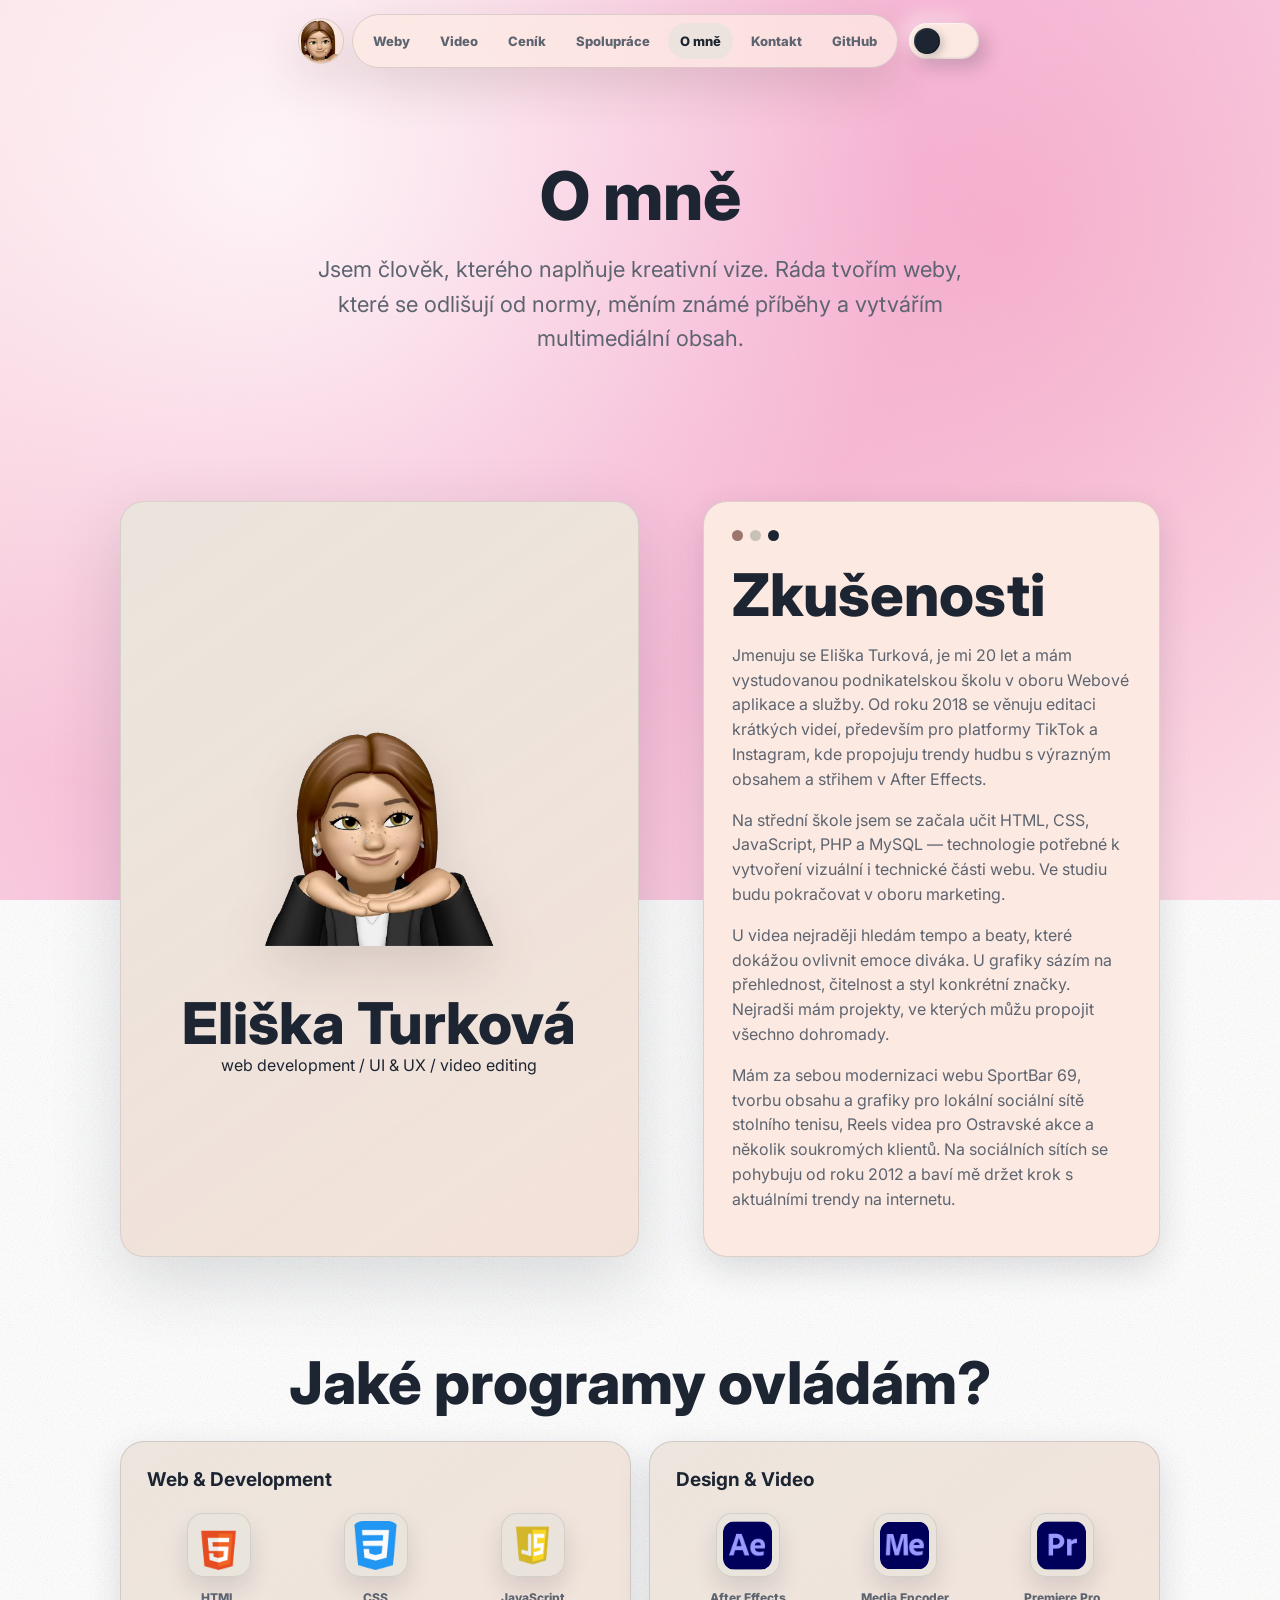
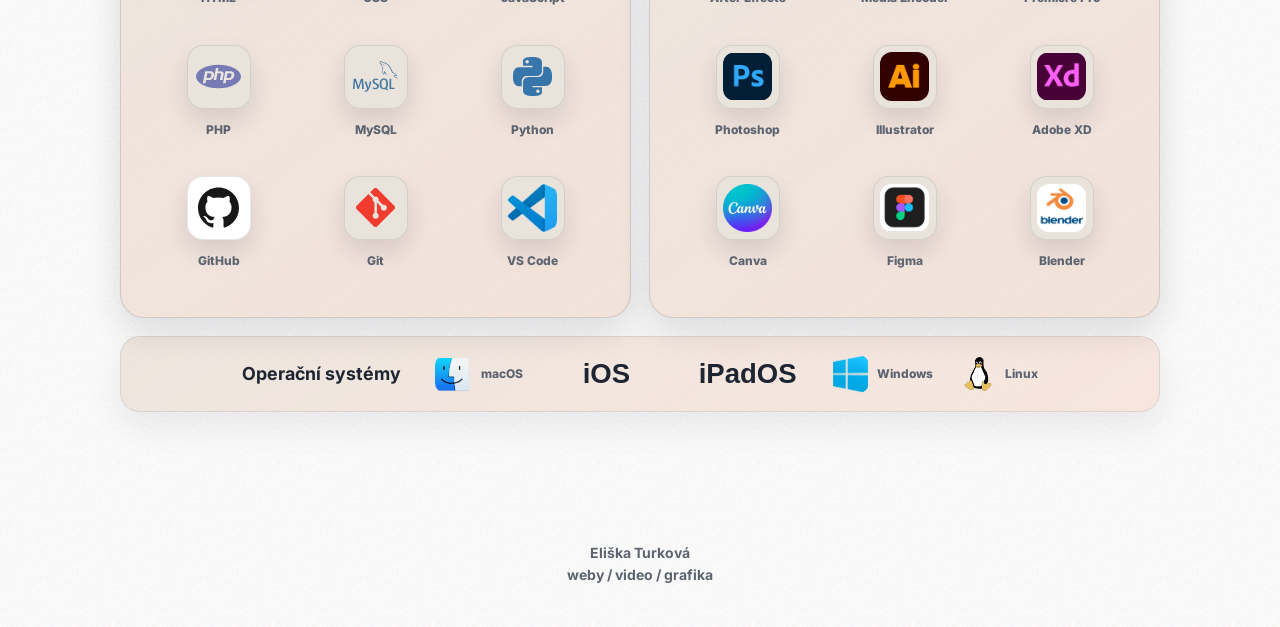
==== commit 324c2a22: "Apply final about page copy" ====
--- a/about.html
+++ b/about.html
@@ -3,13 +3,13 @@
   <head>
     <meta charset="utf-8">
     <meta name="viewport" content="width=device-width, initial-scale=1">
-    <meta name="description" content="O autorce portfolia a přehled dovedností.">
+    <meta name="description" content="O Elišce Turkové, jejích zkušenostech, dovednostech a programech, se kterými pracuje.">
     <title>O mně | Eliška Turková</title>
     <link rel="preconnect" href="https://fonts.googleapis.com">
     <link rel="preconnect" href="https://fonts.gstatic.com" crossorigin>
     <link href="https://fonts.googleapis.com/css2?family=Caveat:wght@600;700&family=Inter:wght@400;500;600;700;800&family=Playfair+Display:ital,wght@1,700&display=swap" rel="stylesheet">
-    <link rel="stylesheet" href="assets/styles.css?v=20260708-year-center-note">
-    <script src="assets/app.js?v=20260708-year-center-note" defer></script>
+    <link rel="stylesheet" href="assets/styles.css?v=20260708-copy-v2">
+    <script src="assets/app.js?v=20260708-copy-v2" defer></script>
   </head>
   <body>
     <header class="site-header">
@@ -42,8 +42,8 @@
 
     <main>
       <section class="page-cover about-cover">
-        <h1>Jsem Eliška.</h1>
-        <p class="lead">Jsem člověk, který si stejně rád otevře návrh ve Figmě jako VS Code nebo After Effects. Podle projektu kombinuju web, video a grafiku tak, aby výsledek držel pohromadě.</p>
+        <h1>O mně</h1>
+        <p class="lead">Jsem člověk, kterého naplňuje kreativní vize. Ráda tvořím weby, které se odlišují od normy, měním známé příběhy a vytvářím multimediální obsah.</p>
       </section>
 
       <section class="about-layout">
@@ -53,26 +53,28 @@
           </div>
           <div>
             <h2>Eliška Turková</h2>
-            <p>web design / development / video editing</p>
+            <p>web development / UI &amp; UX / video editing</p>
           </div>
         </div>
+
         <div class="bio-window">
           <div class="window-bar">
             <span></span>
             <span></span>
             <span></span>
           </div>
-          <h2>Profil</h2>
-          <p>Jmenuju se Eliška Turková a věnuju se webdesignu, vývoji, video editaci a grafice. Mám technický základ z oboru Webové aplikace a služby, takže u webu neřeším jen vzhled, ale i strukturu, responzivitu a to, jak bude celý projekt fungovat.</p>
-          <p>Zároveň mě baví marketing a vizuální komunikace. U videa hlídám tempo a pointu, u grafiky čitelnost a styl značky. Nejvíc mi sedí projekty, ve kterých se tyhle věci mohou přirozeně propojit.</p>
-          <p>Mám za sebou například modernizaci webu SportBar 69, tvorbu obsahu a grafiky pro GOTIC Informační centrum a práci se sociálními sítěmi sportovního klubu. Do portfolia vybírám hlavně práce, které ukazují, co opravdu umím — ne jen to, co mělo nejvíc zhlédnutí.</p>
+          <h2>Zkušenosti</h2>
+          <p>Jmenuju se Eliška Turková, je mi 20 let a mám vystudovanou podnikatelskou školu v oboru Webové aplikace a služby. Od roku 2018 se věnuju editaci krátkých videí, především pro platformy TikTok a Instagram, kde propojuju trendy hudbu s výrazným obsahem a střihem v After Effects.</p>
+          <p>Na střední škole jsem se začala učit HTML, CSS, JavaScript, PHP a MySQL — technologie potřebné k vytvoření vizuální i technické části webu. Ve studiu budu pokračovat v oboru marketing.</p>
+          <p>U videa nejraději hledám tempo a beaty, které dokážou ovlivnit emoce diváka. U grafiky sázím na přehlednost, čitelnost a styl konkrétní značky. Nejradši mám projekty, ve kterých můžu propojit všechno dohromady.</p>
+          <p>Mám za sebou modernizaci webu SportBar 69, tvorbu obsahu a grafiky pro lokální sociální sítě stolního tenisu, Reels videa pro Ostravské akce a několik soukromých klientů. Na sociálních sítích se pohybuju od roku 2012 a baví mě držet krok s aktuálními trendy na internetu.</p>
         </div>
       </section>
 
       <section class="skills-section" id="skills" aria-label="Dovednosti">
         <div class="section-heading">
           <div>
-            <h2>Co používám při práci</h2>
+            <h2>Jaké programy ovládám?</h2>
           </div>
         </div>
         <div class="ios-folders-preview full">
@@ -90,6 +92,7 @@
               <div class="app"><span class="app-icon"><img src="assets/logos/skills/vscode.webp" alt="" aria-hidden="true" class="logo-real"></span><p>VS Code</p></div>
             </div>
           </article>
+
           <article class="ios-skill-folder">
             <h3>Design &amp; Video</h3>
             <div class="apps-grid">
@@ -105,6 +108,7 @@
             </div>
           </article>
         </div>
+
         <div class="os-strip" aria-label="Operační systémy">
           <h3>Operační systémy</h3>
           <div class="os-list">
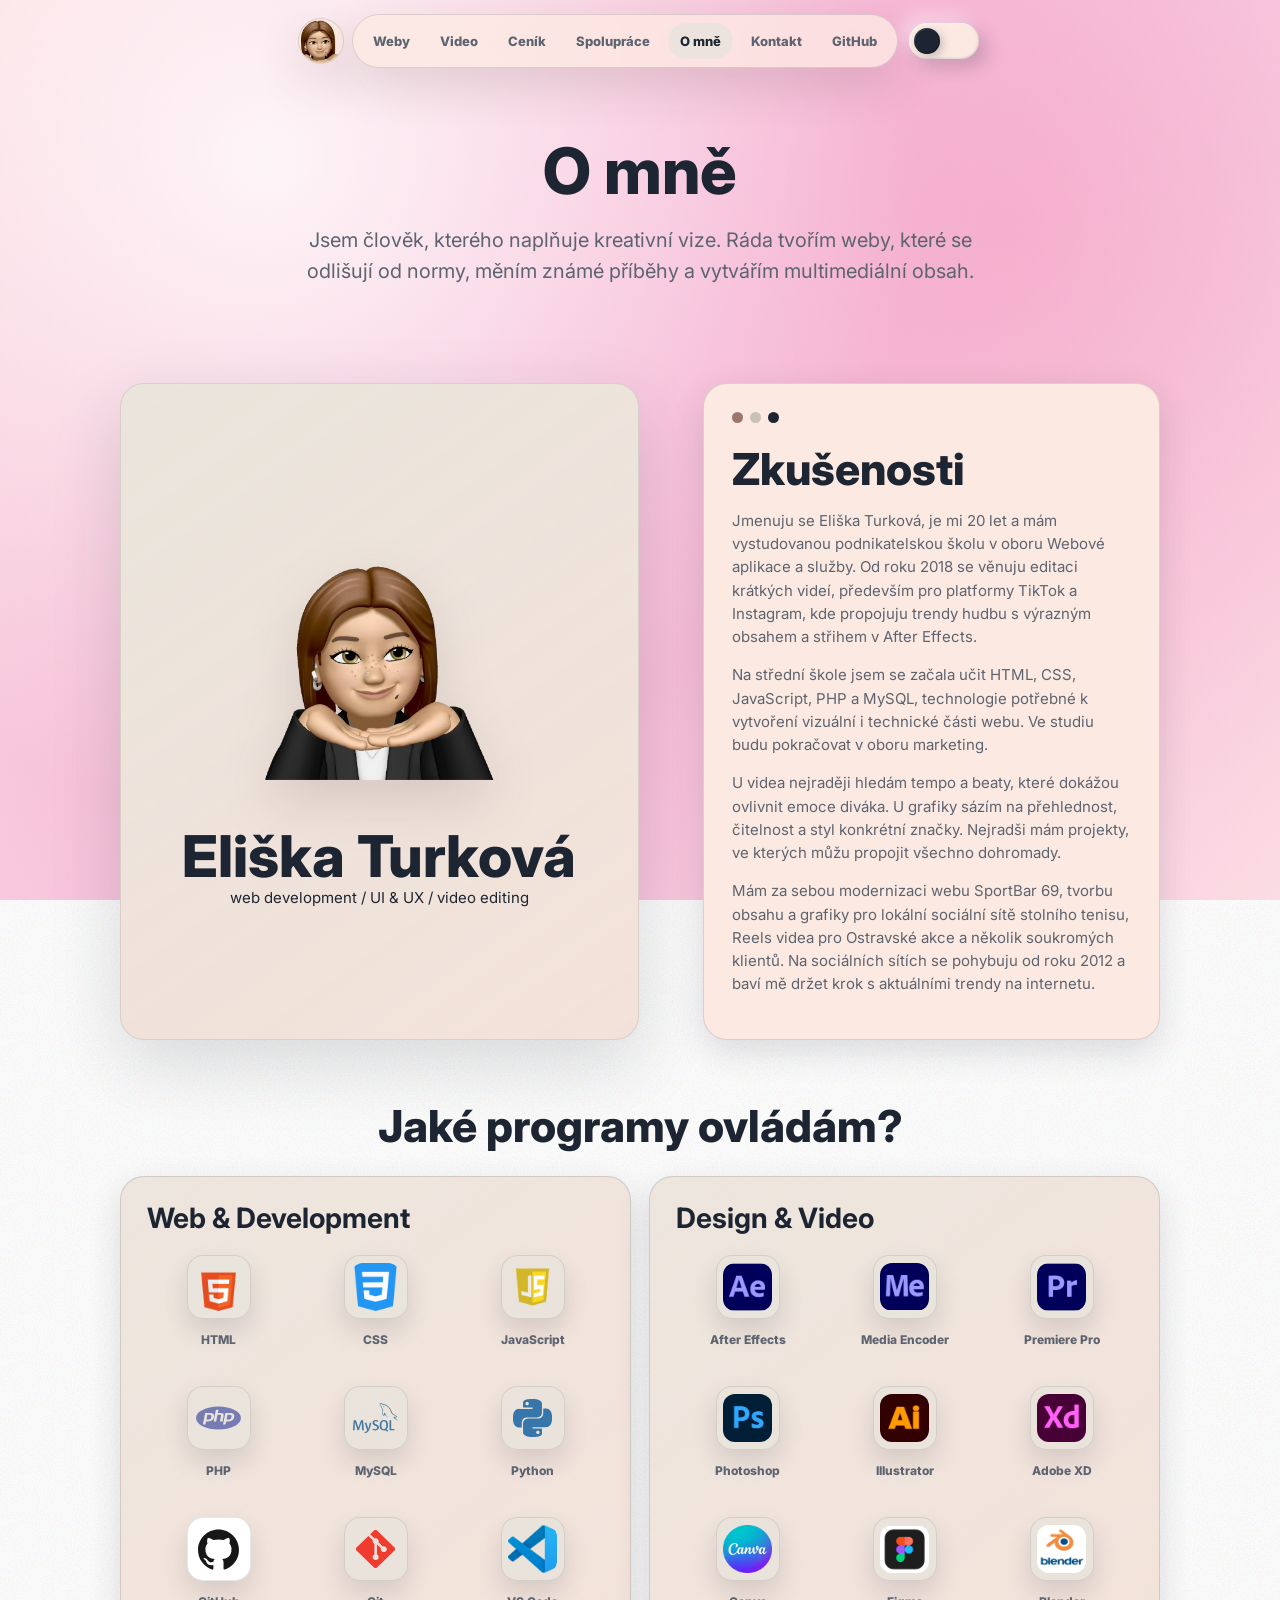
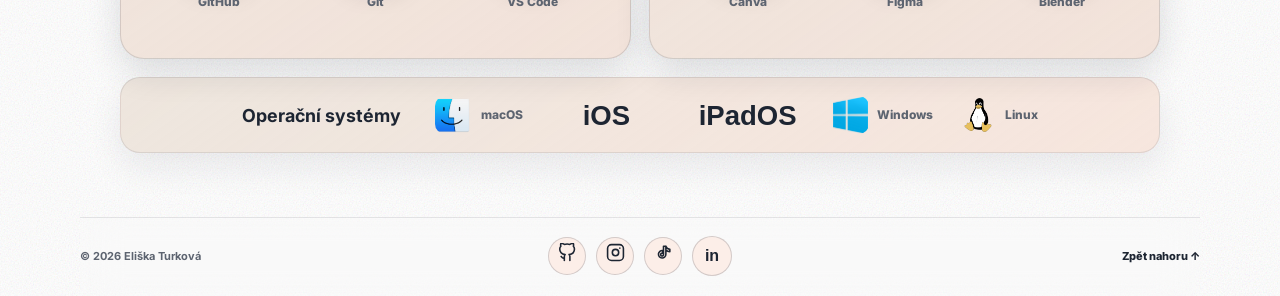
==== commit ec22d7e4: "Consolidate all CSS into styles.css" ====
--- a/about.html
+++ b/about.html
@@ -8,7 +8,7 @@
     <link rel="preconnect" href="https://fonts.googleapis.com">
     <link rel="preconnect" href="https://fonts.gstatic.com" crossorigin>
     <link href="https://fonts.googleapis.com/css2?family=Caveat:wght@600;700&family=Inter:wght@400;500;600;700;800&family=Playfair+Display:ital,wght@1,700&display=swap" rel="stylesheet">
-    <link rel="stylesheet" href="assets/styles.css?v=20260708-copy-v2">
+    <link rel="stylesheet" href="assets/styles.css?v=20260708-single-v1">
     <script src="assets/app.js?v=20260708-copy-v2" defer></script>
   </head>
   <body>
--- a/assets/styles.css
+++ b/assets/styles.css
@@ -3962,3 +3962,2179 @@
     min-width: 0;
   }
 }
+
+/* ===== CONSOLIDATED PORTFOLIO OVERRIDES ===== */
+
+/* Source: content-overrides.css */
+/* Compact typography, spacing and media layout — 2026-07-08 */
+
+.sr-only {
+  position: absolute;
+  width: 1px;
+  height: 1px;
+  padding: 0;
+  margin: -1px;
+  overflow: hidden;
+  clip: rect(0, 0, 0, 0);
+  white-space: nowrap;
+  border: 0;
+}
+
+body {
+  font-size: 15px;
+}
+
+h1 {
+  font-size: clamp(36px, 5.4vw, 64px);
+  line-height: 0.98;
+}
+
+h2 {
+  font-size: clamp(27px, 3.6vw, 44px);
+  line-height: 1;
+}
+
+h3 {
+  font-size: clamp(19px, 2.2vw, 28px);
+  line-height: 1.08;
+}
+
+.lead {
+  font-size: clamp(16px, 1.8vw, 20px);
+}
+
+hr {
+  display: none;
+}
+
+.page-cover,
+.work-category,
+.skills-preview-section,
+.skills-section,
+.contact-band,
+.pricing-preview,
+.site-footer,
+.timeline-board,
+.timeline-group,
+.year-strip,
+.home-intro,
+.websites-process-cta,
+.process-optional,
+.pricing-table-section {
+  border-top: 0 !important;
+  border-bottom: 0 !important;
+}
+
+.section,
+.work-category {
+  padding-block: clamp(38px, 5vw, 58px);
+}
+
+.page-cover {
+  padding: clamp(48px, 7vw, 70px) 0 clamp(34px, 5vw, 48px);
+}
+
+.home-cover + .intro-grid {
+  padding-top: 32px;
+}
+
+.showcase-grid {
+  gap: 14px;
+  padding-bottom: 54px;
+}
+
+.about-layout,
+.contact-layout {
+  padding: 48px 0 64px;
+}
+
+.skills-section {
+  padding-bottom: 64px;
+}
+
+.websites-grid {
+  gap: 30px 36px;
+  padding: 48px 0 54px;
+}
+
+.websites-process-cta {
+  margin-bottom: 54px;
+  padding: 26px clamp(18px, 3vw, 32px);
+}
+
+.pricing-table-section {
+  padding: 44px 0 62px;
+}
+
+.pricing-preview {
+  gap: 18px;
+}
+
+.contact-band {
+  gap: 14px;
+  padding: 38px 0 50px;
+}
+
+.process-timeline {
+  gap: 24px;
+  padding-top: 48px;
+}
+
+.process-window {
+  padding: clamp(20px, 3vw, 28px);
+}
+
+.process-optional {
+  padding-bottom: 52px;
+}
+
+.site-footer {
+  padding: 24px 0 30px;
+  text-align: center;
+}
+
+/* Make important text links read as buttons */
+.text-link {
+  display: inline-flex;
+  min-height: 40px;
+  align-items: center;
+  justify-content: center;
+  gap: 8px;
+  padding: 0 15px;
+  border: 1px solid color-mix(in srgb, var(--text) 22%, transparent);
+  border-radius: 999px;
+  background: color-mix(in srgb, var(--surface) 82%, transparent);
+  box-shadow: 0 10px 26px rgba(30, 20, 45, 0.09);
+  color: var(--text);
+  font-size: 13px;
+  font-weight: 800;
+  line-height: 1;
+  transition: transform 180ms ease, background 180ms ease, box-shadow 180ms ease;
+}
+
+.text-link::after {
+  display: inline-block;
+  content: "→";
+  transition: transform 180ms ease;
+}
+
+.text-link:hover {
+  background: color-mix(in srgb, var(--surface-strong) 88%, var(--rose) 7%);
+  box-shadow: 0 14px 30px rgba(30, 20, 45, 0.14);
+  transform: translateY(-2px);
+}
+
+.text-link:hover::after {
+  transform: translateX(4px);
+}
+
+/* Home profile */
+.home-profile-card {
+  grid-column: 1 / -1;
+  width: min(860px, 100%);
+  margin-inline: auto;
+  padding: clamp(22px, 3.5vw, 34px);
+  border-radius: 24px;
+}
+
+.home-profile-content {
+  display: grid;
+  gap: 11px;
+  min-width: 0;
+}
+
+.home-profile-content h3,
+.home-profile-content p {
+  margin: 0;
+}
+
+.home-profile-content p {
+  color: var(--muted);
+  font-size: clamp(15px, 1.6vw, 18px);
+}
+
+.home-profile-content .text-link {
+  justify-self: start;
+}
+
+.home-profile-card .profile-lines {
+  display: flex;
+  flex-wrap: wrap;
+  gap: 7px 12px;
+  margin: 0;
+  padding: 0;
+  list-style: none;
+  color: var(--muted);
+  font-size: 12px;
+  font-weight: 800;
+}
+
+.home-profile-card .profile-lines li:not(:last-child)::after {
+  margin-left: 12px;
+  color: color-mix(in srgb, var(--muted) 55%, transparent);
+  content: "/";
+}
+
+/* Clean video presentation */
+.home-video-strip {
+  width: min(100%, 940px);
+}
+
+.home-video-grid,
+.motion-featured-grid {
+  grid-template-columns: repeat(3, minmax(0, 1fr));
+  width: min(100%, 940px);
+}
+
+.video-showcase-card,
+.motion-video-card {
+  overflow: hidden;
+  padding: 0;
+  border: 0;
+  border-radius: 10px;
+  background: transparent;
+  box-shadow: none;
+}
+
+.video-showcase-card:hover,
+.motion-video-card:hover {
+  border-color: transparent;
+  box-shadow: none;
+  transform: translateY(-3px);
+}
+
+.video-showcase-poster,
+.motion-poster-wrap,
+.motion-video-card-featured[data-format="portrait"] .motion-poster-wrap,
+.motion-video-card-featured[data-format="square"] .motion-poster-wrap,
+.motion-video-card-featured[data-format="landscape"] .motion-poster-wrap {
+  width: 100%;
+  aspect-ratio: 16 / 9;
+  border: 0;
+  border-radius: 10px;
+  background: #080711;
+}
+
+.video-showcase-poster img,
+.motion-poster-wrap img {
+  width: 100%;
+  height: 100%;
+  object-fit: cover;
+  object-position: center;
+}
+
+.video-showcase-copy,
+.motion-featured-caption {
+  display: none;
+}
+
+.motion-featured-item {
+  gap: 0;
+}
+
+.motion-play-icon {
+  right: 9px;
+  bottom: 9px;
+  width: 34px;
+}
+
+/* Selected-work placeholders */
+.featured-placeholder-card {
+  display: grid;
+  gap: 12px;
+  min-width: 0;
+}
+
+.featured-placeholder-visual {
+  position: relative;
+  display: grid;
+  aspect-ratio: 16 / 9;
+  place-items: center;
+  overflow: hidden;
+  border-radius: 10px;
+  background:
+    radial-gradient(circle at 22% 18%, rgba(238, 113, 158, 0.35), transparent 36%),
+    linear-gradient(135deg, color-mix(in srgb, var(--surface-strong) 78%, transparent), color-mix(in srgb, var(--toggle-dark) 84%, var(--rose) 16%));
+  color: rgba(255, 255, 255, 0.78);
+  font-size: clamp(30px, 5vw, 58px);
+  font-weight: 800;
+  letter-spacing: -0.04em;
+}
+
+.featured-placeholder-copy {
+  display: grid;
+  gap: 4px;
+  text-align: left;
+}
+
+.featured-placeholder-copy h3,
+.featured-placeholder-copy p {
+  margin: 0;
+}
+
+.featured-placeholder-copy h3 {
+  font-size: 17px;
+}
+
+.featured-placeholder-copy p {
+  color: var(--muted);
+  font-size: 13px;
+  line-height: 1.45;
+}
+
+/* Year selector and horizontal edit row */
+.motion-year-select-wrap {
+  position: relative;
+  width: min(100%, 300px);
+  margin-inline: auto;
+}
+
+.motion-year-select {
+  width: 100%;
+  min-height: 44px;
+  padding: 0 44px 0 15px;
+  border: 1px solid var(--line);
+  border-radius: 13px;
+  appearance: none;
+  background:
+    linear-gradient(45deg, transparent 50%, var(--text) 50%) calc(100% - 20px) 19px / 6px 6px no-repeat,
+    linear-gradient(135deg, var(--text) 50%, transparent 50%) calc(100% - 14px) 19px / 6px 6px no-repeat,
+    color-mix(in srgb, var(--surface) 88%, transparent);
+  color: var(--text);
+  box-shadow: var(--shadow-tight);
+  font-size: 14px;
+  font-weight: 800;
+  cursor: pointer;
+}
+
+.motion-year-select:focus-visible {
+  outline: 3px solid rgba(238, 113, 158, 0.38);
+  outline-offset: 3px;
+}
+
+.motion-filters {
+  display: none;
+}
+
+.motion-year-groups,
+.motion-year-group {
+  width: 100%;
+  margin-inline: auto;
+}
+
+.motion-year-heading {
+  display: none;
+}
+
+.motion-year-grid {
+  display: flex;
+  width: fit-content;
+  max-width: 100%;
+  gap: clamp(12px, 1.8vw, 18px);
+  justify-content: center;
+  margin-inline: auto;
+  padding: 4px 2px 14px;
+  overflow-x: auto;
+  overscroll-behavior-inline: contain;
+  scroll-snap-type: inline mandatory;
+  scrollbar-width: thin;
+}
+
+.motion-year-grid .motion-video-card {
+  flex: 0 0 clamp(210px, 24vw, 285px);
+  scroll-snap-align: center;
+}
+
+/* Lighter full-screen video modal */
+.video-modal-panel {
+  width: min(100%, 1080px);
+  padding: 0;
+  border: 0;
+  border-radius: 0;
+  overflow: visible;
+  background: transparent;
+  box-shadow: none;
+}
+
+[data-theme="dark"] .video-modal-panel {
+  background: transparent;
+}
+
+.video-modal-copy {
+  color: #fff;
+}
+
+.video-modal-copy span {
+  color: rgba(255, 255, 255, 0.72);
+}
+
+.video-modal-media {
+  border: 0;
+  border-radius: 10px;
+  box-shadow: 0 24px 90px rgba(0, 0, 0, 0.45);
+}
+
+.video-modal-close {
+  top: -8px;
+  right: -8px;
+  border-color: rgba(255, 255, 255, 0.28);
+  background: rgba(10, 8, 13, 0.72);
+  color: #fff;
+  backdrop-filter: blur(12px);
+}
+
+@media (max-width: 760px) {
+  h1 {
+    font-size: clamp(34px, 11vw, 48px);
+  }
+
+  h2 {
+    font-size: clamp(25px, 8vw, 34px);
+  }
+
+  .section,
+  .work-category {
+    padding-block: 36px;
+  }
+}
+
+@media (max-width: 620px) {
+  body,
+  [data-theme="dark"] body {
+    background-repeat: repeat, no-repeat, no-repeat, no-repeat, no-repeat;
+    background-attachment: scroll;
+    background-size: 160px 160px, 175% 175%, 190% 190%, 190% 190%, 230% 230%;
+  }
+
+  .page-cover {
+    padding: 44px 0 30px;
+  }
+
+  .home-profile-card {
+    grid-template-columns: 1fr;
+    justify-items: center;
+    text-align: center;
+  }
+
+  .home-profile-content {
+    justify-items: center;
+  }
+
+  .home-profile-content .text-link {
+    justify-self: center;
+  }
+
+  .home-profile-card .profile-lines {
+    justify-content: center;
+  }
+
+  .home-video-grid,
+  .motion-featured-grid {
+    display: flex;
+    justify-content: flex-start;
+    gap: 12px;
+    padding: 2px 2px 12px;
+    overflow-x: auto;
+    scroll-snap-type: inline mandatory;
+  }
+
+  .home-video-grid .video-showcase-card,
+  .motion-featured-grid .motion-featured-item {
+    flex: 0 0 min(82vw, 300px);
+    width: min(82vw, 300px);
+    scroll-snap-align: center;
+  }
+
+  .motion-year-grid {
+    width: 100%;
+    justify-content: flex-start;
+    margin-inline: 0;
+  }
+
+  .motion-year-grid .motion-video-card {
+    flex-basis: min(82vw, 300px);
+  }
+
+  .video-modal {
+    padding: 12px;
+  }
+
+  .video-modal-copy {
+    padding-inline: 4px 44px;
+  }
+
+  .video-modal-close {
+    top: 0;
+    right: 0;
+  }
+}
+
+/* Source: responsive-fixes.css */
+/* Responsive presentation fixes, paper notes and full footer. */
+
+[data-theme="dark"] body {
+  background:
+    var(--noise-layer),
+    radial-gradient(circle at 82% 14%, rgba(155, 124, 255, 0.18), transparent 38%),
+    radial-gradient(circle at 16% 84%, rgba(238, 113, 158, 0.09), transparent 42%),
+    linear-gradient(135deg, #1d2532 0%, #222c3b 52%, #1d2532 100%);
+  background-size: 160px 160px, 160% 160%, 170% 170%, 100% 100%;
+  background-position: 0 0, 100% 0%, 0% 100%, 0 0;
+  background-attachment: scroll, fixed, fixed, fixed;
+}
+
+/* Paper notes on desktop */
+.website-note {
+  isolation: isolate;
+  border-color: rgba(109, 82, 53, 0.20);
+  background:
+    radial-gradient(circle at 14% 12%, rgba(255, 255, 255, 0.48), transparent 28%),
+    radial-gradient(circle at 82% 78%, rgba(100, 68, 38, 0.07), transparent 36%),
+    linear-gradient(180deg, #ead9b8 0%, #dfc99e 100%);
+  box-shadow:
+    0 12px 24px rgba(64, 42, 24, 0.14),
+    inset 0 1px 0 rgba(255, 255, 255, 0.45);
+}
+
+.website-note::after {
+  position: absolute;
+  inset: 0;
+  z-index: -1;
+  border-radius: inherit;
+  background-image: url("data:image/svg+xml,%3Csvg xmlns='http://www.w3.org/2000/svg' width='130' height='130' viewBox='0 0 130 130'%3E%3Cfilter id='paper'%3E%3CfeTurbulence type='fractalNoise' baseFrequency='.78' numOctaves='3' seed='8' stitchTiles='stitch'/%3E%3C/filter%3E%3Crect width='130' height='130' filter='url(%23paper)' opacity='.30'/%3E%3C/svg%3E");
+  background-size: 130px 130px;
+  content: "";
+  mix-blend-mode: multiply;
+  opacity: 0.20;
+  pointer-events: none;
+}
+
+[data-theme="dark"] .website-note {
+  border-color: rgba(171, 211, 239, 0.30);
+  background:
+    radial-gradient(circle at 14% 12%, rgba(255, 255, 255, 0.45), transparent 28%),
+    radial-gradient(circle at 82% 78%, rgba(40, 79, 112, 0.10), transparent 38%),
+    linear-gradient(180deg, #bfdcf0 0%, #9fc5df 100%);
+  box-shadow:
+    0 14px 30px rgba(0, 0, 0, 0.30),
+    inset 0 1px 0 rgba(255, 255, 255, 0.50);
+  color: #1d2532;
+}
+
+[data-theme="dark"] .website-note h2 {
+  color: #1d2532;
+}
+
+[data-theme="dark"] .website-note p {
+  color: #40566c;
+}
+
+[data-theme="dark"] .website-note::after {
+  opacity: 0.15;
+}
+
+/* Mobile text link replacing the hand-drawn Click me artwork */
+.featured-web-mobile-link {
+  display: none !important;
+  justify-self: center;
+  margin-top: 4px;
+}
+
+/* Arrow-controlled media carousel */
+.media-arrow-carousel {
+  position: relative;
+  width: 100%;
+  min-width: 0;
+}
+
+.media-arrow-carousel__button {
+  position: absolute;
+  top: 50%;
+  z-index: 8;
+  display: none;
+  width: 42px;
+  height: 42px;
+  place-items: center;
+  padding: 0;
+  border: 1px solid color-mix(in srgb, var(--text) 20%, transparent);
+  border-radius: 50%;
+  background: color-mix(in srgb, var(--surface) 88%, transparent);
+  color: var(--text);
+  box-shadow: var(--shadow-tight);
+  cursor: pointer;
+  font: inherit;
+  font-size: 24px;
+  font-weight: 800;
+  line-height: 1;
+  transform: translateY(-50%);
+  backdrop-filter: blur(12px);
+  transition: transform 160ms ease, opacity 160ms ease, background 160ms ease;
+}
+
+.media-arrow-carousel__button:hover {
+  background: color-mix(in srgb, var(--surface-strong) 76%, var(--scribble-pink) 12%);
+  transform: translateY(-50%) scale(1.06);
+}
+
+[data-theme="dark"] .media-arrow-carousel__button:hover {
+  background: color-mix(in srgb, var(--surface-strong) 72%, #9b7cff 20%);
+}
+
+.media-arrow-carousel__button:disabled {
+  opacity: 0.28;
+  cursor: default;
+  transform: translateY(-50%);
+}
+
+.media-arrow-carousel__button--previous {
+  left: 0;
+}
+
+.media-arrow-carousel__button--next {
+  right: 0;
+}
+
+/* Full footer used on every page */
+.site-footer {
+  display: block;
+  width: min(1160px, calc(100% - 32px));
+  margin: 0 auto;
+  padding: 34px 0 26px;
+  border-top: 0;
+  color: var(--text);
+}
+
+.footer-shell {
+  display: grid;
+  grid-template-columns: minmax(220px, 1.2fr) minmax(180px, 0.8fr) minmax(180px, 0.8fr);
+  gap: 26px 42px;
+  align-items: start;
+  padding: clamp(24px, 4vw, 38px);
+  border: 1px solid color-mix(in srgb, var(--line) 72%, transparent);
+  border-radius: 24px;
+  background: color-mix(in srgb, var(--surface) 86%, transparent);
+  box-shadow: 0 16px 42px rgba(29, 37, 50, 0.09);
+  backdrop-filter: blur(18px);
+}
+
+[data-theme="dark"] .footer-shell {
+  background: color-mix(in srgb, #1d2532 90%, transparent);
+  box-shadow: 0 18px 46px rgba(0, 0, 0, 0.28);
+}
+
+.footer-brand,
+.footer-column,
+.footer-socials {
+  display: grid;
+  gap: 9px;
+}
+
+.footer-brand strong {
+  font-size: clamp(22px, 2.6vw, 34px);
+  line-height: 1;
+  letter-spacing: -0.04em;
+}
+
+.footer-brand span,
+.footer-column span {
+  color: var(--muted);
+  font-size: 13px;
+  font-weight: 700;
+}
+
+.footer-column strong,
+.footer-socials strong {
+  margin-bottom: 3px;
+  font-size: 13px;
+  letter-spacing: 0.08em;
+  text-transform: uppercase;
+}
+
+.footer-column a,
+.footer-socials a,
+.footer-bottom a {
+  width: fit-content;
+  color: var(--text);
+  font-size: 14px;
+  font-weight: 800;
+  text-decoration: none;
+  text-underline-offset: 4px;
+  transition: color 160ms ease, transform 160ms ease;
+}
+
+.footer-column a:hover,
+.footer-socials a:hover,
+.footer-bottom a:hover {
+  color: var(--scribble-pink);
+  transform: translateX(3px);
+}
+
+[data-theme="dark"] .footer-column a:hover,
+[data-theme="dark"] .footer-socials a:hover,
+[data-theme="dark"] .footer-bottom a:hover {
+  color: #9b7cff;
+}
+
+.footer-bottom {
+  display: flex;
+  grid-column: 1 / -1;
+  align-items: center;
+  justify-content: space-between;
+  gap: 16px;
+  padding-top: 20px;
+  border-top: 1px solid color-mix(in srgb, var(--line) 72%, transparent);
+  color: var(--muted);
+  font-size: 12px;
+  font-weight: 700;
+}
+
+@media (max-width: 1120px) {
+  .websites-grid {
+    grid-template-columns: 1fr;
+    width: min(900px, calc(100vw - 32px));
+    gap: 52px;
+  }
+
+  .website-card,
+  .website-card:nth-child(even) {
+    grid-template-columns: minmax(0, 1fr);
+    gap: 14px;
+    width: 100%;
+    max-width: 900px;
+    margin-inline: auto;
+  }
+
+  .website-screen,
+  .website-card:nth-child(even) .website-screen {
+    grid-column: 1;
+    grid-row: 1;
+  }
+
+  .website-side-info,
+  .website-card:nth-child(even) .website-side-info {
+    grid-column: 1;
+    grid-row: 2;
+    width: min(720px, 100%);
+    margin-inline: auto;
+  }
+
+  .website-note,
+  .website-card:nth-child(even) .website-note {
+    left: auto;
+    width: 100%;
+    padding: 12px 4px 0;
+    border: 0;
+    border-radius: 0;
+    background: transparent;
+    box-shadow: none;
+    color: var(--text);
+    text-align: center;
+    transform: none;
+  }
+
+  [data-theme="dark"] .website-note,
+  [data-theme="dark"] .website-note h2 {
+    background: transparent;
+    color: var(--text);
+  }
+
+  [data-theme="dark"] .website-note p {
+    color: var(--muted);
+  }
+
+  .website-note::before,
+  .website-note::after {
+    display: none;
+  }
+
+  .website-open-button.click-arrow-link {
+    display: none;
+  }
+
+  .website-card h2 {
+    font-size: clamp(20px, 3vw, 26px);
+  }
+
+  .website-card p {
+    max-width: 680px;
+    margin-inline: auto;
+    font-size: 14px;
+    line-height: 1.55;
+  }
+}
+
+@media (max-width: 760px) {
+  main,
+  .section-heading,
+  .centered-heading,
+  .home-video-heading,
+  .cover-footer,
+  .about-copy,
+  .pricing-preview-heading,
+  .process-copy,
+  .websites-process-cta,
+  .contact-band,
+  .contact-links,
+  .featured-placeholder-copy {
+    text-align: center;
+  }
+
+  .section-heading,
+  .centered-heading,
+  .home-video-heading,
+  .pricing-preview-heading {
+    align-items: center;
+    justify-content: center;
+    justify-items: center;
+  }
+
+  .section-heading .text-link,
+  .centered-heading .text-link,
+  .home-video-heading .text-link,
+  .pricing-preview .text-link {
+    justify-self: center;
+    margin-inline: auto;
+  }
+
+  .lead,
+  .section-note,
+  .about-copy p,
+  .process-copy p,
+  .contact-band p,
+  .websites-process-cta p {
+    margin-inline: auto;
+  }
+
+  .ios-skill-folder h3,
+  .os-strip h3 {
+    text-align: center;
+  }
+
+  .contact-form label,
+  .contact-form input,
+  .contact-form textarea {
+    text-align: left;
+  }
+
+  .website-card,
+  .website-card:nth-child(even) {
+    gap: 10px;
+  }
+
+  .website-note,
+  .website-card:nth-child(even) .website-note {
+    padding-top: 10px;
+  }
+
+  .featured-web-button.click-arrow-link {
+    display: none;
+  }
+
+  .featured-web-mobile-link {
+    display: inline-grid !important;
+  }
+
+  .media-arrow-carousel {
+    padding-inline: 48px;
+  }
+
+  .media-arrow-carousel__button {
+    display: grid;
+  }
+
+  .media-arrow-carousel .home-video-grid,
+  .media-arrow-carousel .motion-featured-grid {
+    display: flex;
+    width: 100%;
+    max-width: 100%;
+    justify-content: flex-start;
+    gap: 0;
+    padding: 0;
+    overflow-x: auto;
+    overflow-y: hidden;
+    scroll-behavior: smooth;
+    scroll-snap-type: x mandatory;
+    scrollbar-width: none;
+    -ms-overflow-style: none;
+  }
+
+  .media-arrow-carousel .home-video-grid::-webkit-scrollbar,
+  .media-arrow-carousel .motion-featured-grid::-webkit-scrollbar {
+    display: none;
+  }
+
+  .media-arrow-carousel .home-video-grid > *,
+  .media-arrow-carousel .motion-featured-grid > * {
+    flex: 0 0 100% !important;
+    width: 100% !important;
+    max-width: none;
+    scroll-snap-align: center;
+  }
+
+  .featured-placeholder-copy {
+    justify-items: center;
+    padding-top: 10px;
+  }
+
+  .footer-shell {
+    grid-template-columns: 1fr 1fr;
+  }
+
+  .footer-brand {
+    grid-column: 1 / -1;
+    justify-items: center;
+    text-align: center;
+  }
+}
+
+@media (max-width: 620px) {
+  [data-theme="dark"] body {
+    background-repeat: repeat, no-repeat, no-repeat, no-repeat;
+    background-attachment: scroll;
+    background-size: 160px 160px, 210% 210%, 220% 220%, 100% 100%;
+  }
+
+  .websites-grid {
+    width: min(100% - 24px, 900px);
+    gap: 42px;
+  }
+
+  .website-card p {
+    font-size: 13px;
+  }
+
+  .media-arrow-carousel {
+    padding-inline: 42px;
+  }
+
+  .media-arrow-carousel__button {
+    width: 36px;
+    height: 36px;
+    font-size: 21px;
+  }
+
+  .site-footer {
+    width: min(100% - 24px, 1160px);
+    padding-top: 26px;
+  }
+
+  .footer-shell {
+    grid-template-columns: 1fr;
+    gap: 24px;
+    padding: 24px 20px;
+    text-align: center;
+  }
+
+  .footer-column,
+  .footer-socials {
+    justify-items: center;
+  }
+
+  .footer-bottom {
+    flex-direction: column;
+    justify-content: center;
+    text-align: center;
+  }
+}
+
+/* Source: final-ui-fixes.css */
+/* Final visual corrections: aligned website previews, paper sticky notes and compact footer. */
+
+/* Bubble buttons stay perfectly centred before their hover animation starts. */
+.bubble-button__particle {
+  opacity: 0 !important;
+}
+
+.bubble-button__core {
+  top: 50% !important;
+  transform: translateY(-50%) !important;
+}
+
+.bubble-button:hover .bubble-button__core,
+.bubble-button:focus-visible .bubble-button__core {
+  animation-name: bubble-core-bounce !important;
+}
+
+/* Sticky notes: plain coloured paper, visible fibres, no folds or colour gradients. */
+.featured-web-note,
+.website-note {
+  position: relative !important;
+  isolation: isolate;
+  overflow: visible !important;
+  border: 1px solid rgba(76, 69, 61, 0.16) !important;
+  border-radius: 3px 4px 10px 4px / 3px 4px 7px 4px !important;
+  background: #ebe6dc !important;
+  color: #1d2532 !important;
+  box-shadow:
+    -2px 3px 12px rgba(40, 34, 28, 0.17),
+    0 12px 22px rgba(40, 34, 28, 0.10) !important;
+  transform-origin: 50% 0;
+}
+
+.featured-web-note h3,
+.featured-web-note p,
+.website-note h2,
+.website-note p {
+  position: relative;
+  z-index: 2;
+  color: #1d2532 !important;
+}
+
+/* Real paper surface inspired by the supplied Post-it texture, without creases. */
+.featured-web-note::after,
+.website-note::after {
+  position: absolute !important;
+  inset: 0 !important;
+  z-index: 1 !important;
+  display: block !important;
+  border-radius: inherit !important;
+  background-image:
+    url("https://www.101computing.net/wp/wp-content/uploads/post-it.jpg"),
+    url("data:image/svg+xml,%3Csvg xmlns='http://www.w3.org/2000/svg' width='260' height='260' viewBox='0 0 260 260'%3E%3Cfilter id='paper'%3E%3CfeTurbulence type='fractalNoise' baseFrequency='.022 .12' numOctaves='3' seed='18' result='fibres'/%3E%3CfeTurbulence type='fractalNoise' baseFrequency='.7' numOctaves='2' seed='7' result='grain'/%3E%3CfeBlend in='fibres' in2='grain' mode='multiply' result='paper'/%3E%3CfeColorMatrix in='paper' type='matrix' values='.55 0 0 0 .16  0 .55 0 0 .14  0 0 .55 0 .12  0 0 0 .48 0'/%3E%3C/filter%3E%3Crect width='260' height='260' filter='url(%23paper)' opacity='.92'/%3E%3C/svg%3E") !important;
+  background-repeat: no-repeat, repeat !important;
+  background-position: center, 0 0 !important;
+  background-size: cover, 260px 260px !important;
+  background-blend-mode: multiply, multiply !important;
+  content: "" !important;
+  filter: grayscale(1) contrast(1.36) brightness(1.12) !important;
+  mix-blend-mode: multiply !important;
+  opacity: 0.34 !important;
+  pointer-events: none !important;
+}
+
+/* Semi-transparent paper tape. */
+.featured-web-note::before,
+.website-note::before {
+  position: absolute !important;
+  z-index: 4 !important;
+  top: -11px !important;
+  left: 50% !important;
+  width: 58px !important;
+  height: 19px !important;
+  border: 1px solid rgba(97, 88, 76, 0.16) !important;
+  border-radius: 2px !important;
+  background-color: rgba(224, 218, 205, 0.72) !important;
+  background-image: url("data:image/svg+xml,%3Csvg xmlns='http://www.w3.org/2000/svg' width='80' height='30' viewBox='0 0 80 30'%3E%3Cfilter id='tape'%3E%3CfeTurbulence type='fractalNoise' baseFrequency='.5' numOctaves='2' seed='5'/%3E%3C/filter%3E%3Crect width='80' height='30' filter='url(%23tape)' opacity='.18'/%3E%3C/svg%3E") !important;
+  background-size: 80px 30px !important;
+  box-shadow: 0 2px 5px rgba(41, 35, 28, 0.10) !important;
+  content: "" !important;
+  opacity: 0.88 !important;
+  transform: translateX(-50%) rotate(-2deg) !important;
+}
+
+[data-theme="dark"] .featured-web-note,
+[data-theme="dark"] .website-note {
+  border-color: rgba(93, 128, 151, 0.24) !important;
+  background: #bddbea !important;
+  color: #1d2532 !important;
+  box-shadow:
+    -2px 3px 14px rgba(0, 0, 0, 0.28),
+    0 13px 24px rgba(0, 0, 0, 0.20) !important;
+}
+
+[data-theme="dark"] .featured-web-note::after,
+[data-theme="dark"] .website-note::after {
+  filter: grayscale(1) contrast(1.42) brightness(1.18) !important;
+  opacity: 0.29 !important;
+}
+
+[data-theme="dark"] .featured-web-note::before,
+[data-theme="dark"] .website-note::before {
+  border-color: rgba(96, 129, 150, 0.20) !important;
+  background-color: rgba(210, 226, 236, 0.72) !important;
+}
+
+/* Homepage project: note on the left, website on the right, action directly below it. */
+.featured-web {
+  display: grid !important;
+  grid-template-columns: clamp(150px, 17vw, 195px) minmax(0, min(68vw, 780px)) !important;
+  grid-template-rows: auto auto !important;
+  grid-template-areas:
+    "note screen"
+    ". action" !important;
+  gap: 18px 24px !important;
+  align-items: center !important;
+  justify-content: center !important;
+  justify-items: stretch !important;
+  width: 100% !important;
+}
+
+.featured-web-note {
+  position: relative !important;
+  inset: auto !important;
+  grid-area: note !important;
+  width: 100% !important;
+  min-height: 220px !important;
+  margin: 0 !important;
+  padding: 22px 18px 20px !important;
+  align-content: center !important;
+  text-align: left !important;
+  transform: rotate(-0.8deg) !important;
+}
+
+.featured-web-screen {
+  grid-area: screen !important;
+  width: 100% !important;
+  max-width: 780px !important;
+  margin: 0 !important;
+}
+
+.featured-web-button {
+  position: static !important;
+  inset: auto !important;
+  grid-area: action !important;
+  justify-self: center !important;
+  margin: 0 !important;
+}
+
+.featured-web-mobile-link {
+  display: none !important;
+  grid-area: action !important;
+  justify-self: center !important;
+  margin: 0 !important;
+}
+
+/* Website portfolio: previews align to each other, notes have the same footprint. */
+.websites-grid {
+  position: relative !important;
+  left: auto !important;
+  grid-template-columns: repeat(2, minmax(0, 1fr)) !important;
+  align-items: start !important;
+  width: min(1320px, calc(100vw - 36px)) !important;
+  gap: 44px 38px !important;
+  margin: 0 auto !important;
+  transform: none !important;
+}
+
+.website-card,
+.website-card:nth-child(even) {
+  position: relative !important;
+  display: grid !important;
+  grid-template-columns: clamp(128px, 11vw, 158px) minmax(0, 1fr) !important;
+  grid-template-rows: auto !important;
+  gap: 18px !important;
+  align-items: start !important;
+  width: 100% !important;
+  max-width: none !important;
+  margin: 0 !important;
+}
+
+.website-side-info,
+.website-card:nth-child(even) .website-side-info {
+  position: static !important;
+  display: grid !important;
+  grid-column: 1 !important;
+  grid-row: 1 !important;
+  width: 100% !important;
+  min-width: 0 !important;
+  align-self: start !important;
+  justify-items: stretch !important;
+  margin: 0 !important;
+}
+
+.website-note,
+.website-card:nth-child(even) .website-note {
+  position: relative !important;
+  inset: auto !important;
+  left: auto !important;
+  width: 100% !important;
+  min-height: 222px !important;
+  max-height: 222px !important;
+  margin: 0 !important;
+  padding: 19px 14px 15px !important;
+  align-content: start !important;
+  text-align: left !important;
+  transform: rotate(-0.65deg) !important;
+}
+
+.website-card:nth-child(even) .website-note {
+  transform: rotate(0.65deg) !important;
+}
+
+.website-note h2 {
+  font-size: clamp(15px, 1.3vw, 18px) !important;
+}
+
+.website-note p {
+  font-size: 11.5px !important;
+  line-height: 1.38 !important;
+}
+
+.website-screen,
+.website-card:nth-child(even) .website-screen {
+  position: relative !important;
+  inset: auto !important;
+  grid-column: 2 !important;
+  grid-row: 1 !important;
+  width: 100% !important;
+  max-width: none !important;
+  margin: 0 !important;
+}
+
+.website-viewport {
+  aspect-ratio: 16 / 10 !important;
+}
+
+/* The handwritten arrow belongs to its website preview, not beside the note. */
+.website-open-button,
+.website-card:nth-child(even) .website-open-button {
+  position: absolute !important;
+  z-index: 5 !important;
+  right: 10px !important;
+  bottom: 8px !important;
+  left: auto !important;
+  width: clamp(68px, 6vw, 84px) !important;
+  margin: 0 !important;
+  transform: rotate(-4deg) !important;
+}
+
+.website-card:nth-child(even) .click-arrow-asset,
+.websites-page .website-card:nth-child(even) .click-arrow-asset,
+.websites-page .click-arrow-asset {
+  transform: scaleX(-1) !important;
+}
+
+/* Compact footer in the same colour as the page. */
+.site-footer,
+[data-theme="dark"] .site-footer {
+  display: block !important;
+  width: 100% !important;
+  max-width: none !important;
+  margin: 0 !important;
+  padding: 0 !important;
+  border: 0 !important;
+  background: transparent !important;
+  color: var(--text) !important;
+}
+
+.footer-shell {
+  display: grid !important;
+  width: min(1120px, calc(100% - 32px)) !important;
+  grid-template-columns: minmax(0, 1fr) auto minmax(0, 1fr) !important;
+  gap: 18px !important;
+  align-items: center !important;
+  justify-items: stretch !important;
+  margin: 0 auto !important;
+  padding: 18px 0 20px !important;
+  border: 0 !important;
+  border-top: 1px solid color-mix(in srgb, var(--line) 72%, transparent) !important;
+  border-radius: 0 !important;
+  background: transparent !important;
+  box-shadow: none !important;
+  color: var(--text) !important;
+}
+
+.footer-brand,
+.footer-column {
+  display: none !important;
+}
+
+.footer-socials {
+  grid-column: 2 !important;
+  grid-row: 1 !important;
+  display: flex !important;
+  align-items: center !important;
+  justify-content: center !important;
+  gap: 10px !important;
+}
+
+.footer-bottom {
+  display: contents !important;
+}
+
+.footer-bottom span {
+  grid-column: 1 !important;
+  grid-row: 1 !important;
+  justify-self: start !important;
+  color: var(--muted) !important;
+  font-size: 11px !important;
+  font-weight: 700 !important;
+}
+
+.footer-bottom a {
+  grid-column: 3 !important;
+  grid-row: 1 !important;
+  justify-self: end !important;
+  color: var(--text) !important;
+  font-size: 11px !important;
+  font-weight: 800 !important;
+  text-decoration: none !important;
+}
+
+.footer-bottom a:hover {
+  color: var(--scribble-pink) !important;
+  transform: none !important;
+}
+
+[data-theme="dark"] .footer-bottom a:hover {
+  color: #9b7cff !important;
+}
+
+@media (max-width: 980px) {
+  .websites-grid {
+    grid-template-columns: 1fr !important;
+    width: min(760px, calc(100vw - 28px)) !important;
+    gap: 38px !important;
+  }
+
+  .website-card,
+  .website-card:nth-child(even) {
+    grid-template-columns: clamp(130px, 24vw, 168px) minmax(0, 1fr) !important;
+  }
+
+  .website-note,
+  .website-card:nth-child(even) .website-note {
+    min-height: 228px !important;
+    max-height: 228px !important;
+  }
+}
+
+@media (max-width: 760px) {
+  .featured-web {
+    grid-template-columns: minmax(118px, 0.52fr) minmax(0, 1.48fr) !important;
+    gap: 14px 14px !important;
+  }
+
+  .featured-web-note {
+    min-height: 205px !important;
+    padding: 18px 13px 15px !important;
+  }
+
+  .featured-web-note h3 {
+    font-size: 18px !important;
+  }
+
+  .featured-web-note p {
+    font-size: 11.5px !important;
+    line-height: 1.35 !important;
+  }
+
+  .featured-web-button {
+    display: none !important;
+  }
+
+  .featured-web-mobile-link {
+    display: inline-grid !important;
+  }
+
+  .website-card,
+  .website-card:nth-child(even) {
+    grid-template-columns: minmax(116px, 0.52fr) minmax(0, 1.48fr) !important;
+    gap: 13px !important;
+  }
+
+  .website-note,
+  .website-card:nth-child(even) .website-note {
+    min-height: 214px !important;
+    max-height: 214px !important;
+    padding: 17px 12px 14px !important;
+  }
+
+  .website-note p {
+    font-size: 10.7px !important;
+    line-height: 1.34 !important;
+  }
+
+  .website-open-button,
+  .website-card:nth-child(even) .website-open-button {
+    width: 64px !important;
+    right: 6px !important;
+    bottom: 4px !important;
+  }
+
+  .footer-shell {
+    width: min(100% - 22px, 1120px) !important;
+    grid-template-columns: 1fr auto 1fr !important;
+    gap: 10px !important;
+    padding: 14px 0 16px !important;
+  }
+}
+
+@media (max-width: 480px) {
+  .featured-web {
+    grid-template-columns: 110px minmax(0, 1fr) !important;
+    gap: 12px !important;
+  }
+
+  .featured-web-note {
+    min-height: 194px !important;
+    padding: 17px 11px 13px !important;
+  }
+
+  .featured-web-note h3 {
+    font-size: 16px !important;
+  }
+
+  .featured-web-note p {
+    font-size: 10.4px !important;
+  }
+
+  .website-card,
+  .website-card:nth-child(even) {
+    grid-template-columns: 108px minmax(0, 1fr) !important;
+    gap: 11px !important;
+  }
+
+  .website-note,
+  .website-card:nth-child(even) .website-note {
+    min-height: 202px !important;
+    max-height: 202px !important;
+    padding: 16px 10px 12px !important;
+  }
+
+  .website-note h2 {
+    font-size: 14px !important;
+  }
+
+  .website-note p {
+    font-size: 9.9px !important;
+    line-height: 1.31 !important;
+  }
+
+  .footer-shell {
+    grid-template-columns: 1fr !important;
+    justify-items: center !important;
+    gap: 10px !important;
+  }
+
+  .footer-socials,
+  .footer-bottom span,
+  .footer-bottom a {
+    grid-column: 1 !important;
+  }
+
+  .footer-socials {
+    grid-row: 1 !important;
+  }
+
+  .footer-bottom span {
+    grid-row: 2 !important;
+    justify-self: center !important;
+  }
+
+  .footer-bottom a {
+    grid-row: 3 !important;
+    justify-self: center !important;
+  }
+}
+
+/* Source: footer-icons-overrides.css */
+/* Minimal footer icons placed between copyright and the back-to-top link. */
+
+.bubble-button:hover .bubble-button__particle,
+.bubble-button:focus-visible .bubble-button__particle {
+  opacity: 1 !important;
+}
+
+.footer-brand,
+.footer-column,
+.footer-socials > strong {
+  display: none !important;
+}
+
+.footer-socials a[href="contact.html"] {
+  display: none !important;
+}
+
+.footer-socials a,
+.footer-socials::after {
+  display: grid !important;
+  width: 38px !important;
+  height: 38px !important;
+  place-items: center !important;
+  overflow: hidden !important;
+  border: 1px solid color-mix(in srgb, var(--text) 18%, transparent) !important;
+  border-radius: 50% !important;
+  background: color-mix(in srgb, var(--surface) 74%, transparent) !important;
+  color: var(--text) !important;
+  box-shadow: none !important;
+  text-decoration: none !important;
+  transform: none !important;
+  transition: background 160ms ease, border-color 160ms ease, color 160ms ease, transform 160ms ease !important;
+}
+
+.footer-socials a {
+  font-size: 0 !important;
+}
+
+.footer-socials a::before {
+  display: block;
+  width: 19px;
+  height: 19px;
+  background: currentColor;
+  content: "";
+  mask-position: center;
+  mask-repeat: no-repeat;
+  mask-size: contain;
+  -webkit-mask-position: center;
+  -webkit-mask-repeat: no-repeat;
+  -webkit-mask-size: contain;
+}
+
+.footer-socials a[href*="github"]::before {
+  mask-image: url("data:image/svg+xml,%3Csvg xmlns='http://www.w3.org/2000/svg' viewBox='0 0 24 24'%3E%3Cpath d='M15 22v-4a4.8 4.8 0 0 0-1-3.5c3.3-.4 6.8-1.6 6.8-7A5.4 5.4 0 0 0 19.4 4 5 5 0 0 0 19.3.5S18.2.1 15 1.8a13.4 13.4 0 0 0-7 0C4.8.1 3.7.5 3.7.5A5 5 0 0 0 3.6 4a5.4 5.4 0 0 0-1.4 3.7c0 5.4 3.5 6.6 6.8 7A4.8 4.8 0 0 0 8 18v4M8 19c-3 .9-3-1.5-4-2' fill='none' stroke='black' stroke-width='2' stroke-linecap='round' stroke-linejoin='round'/%3E%3C/svg%3E");
+  -webkit-mask-image: url("data:image/svg+xml,%3Csvg xmlns='http://www.w3.org/2000/svg' viewBox='0 0 24 24'%3E%3Cpath d='M15 22v-4a4.8 4.8 0 0 0-1-3.5c3.3-.4 6.8-1.6 6.8-7A5.4 5.4 0 0 0 19.4 4 5 5 0 0 0 19.3.5S18.2.1 15 1.8a13.4 13.4 0 0 0-7 0C4.8.1 3.7.5 3.7.5A5 5 0 0 0 3.6 4a5.4 5.4 0 0 0-1.4 3.7c0 5.4 3.5 6.6 6.8 7A4.8 4.8 0 0 0 8 18v4M8 19c-3 .9-3-1.5-4-2' fill='none' stroke='black' stroke-width='2' stroke-linecap='round' stroke-linejoin='round'/%3E%3C/svg%3E");
+}
+
+.footer-socials a[href*="instagram"]::before {
+  mask-image: url("data:image/svg+xml,%3Csvg xmlns='http://www.w3.org/2000/svg' viewBox='0 0 24 24'%3E%3Crect x='2' y='2' width='20' height='20' rx='5' ry='5' fill='none' stroke='black' stroke-width='2'/%3E%3Ccircle cx='12' cy='12' r='4' fill='none' stroke='black' stroke-width='2'/%3E%3Ccircle cx='17.5' cy='6.5' r='1' fill='black'/%3E%3C/svg%3E");
+  -webkit-mask-image: url("data:image/svg+xml,%3Csvg xmlns='http://www.w3.org/2000/svg' viewBox='0 0 24 24'%3E%3Crect x='2' y='2' width='20' height='20' rx='5' ry='5' fill='none' stroke='black' stroke-width='2'/%3E%3Ccircle cx='12' cy='12' r='4' fill='none' stroke='black' stroke-width='2'/%3E%3Ccircle cx='17.5' cy='6.5' r='1' fill='black'/%3E%3C/svg%3E");
+}
+
+.footer-socials a[href*="tiktok"]::before {
+  mask-image: url("data:image/svg+xml,%3Csvg xmlns='http://www.w3.org/2000/svg' viewBox='0 0 24 24'%3E%3Cpath d='M15 4v10.2a4.7 4.7 0 1 1-4-4.6V13a1.8 1.8 0 1 0 1 1.6V4h3Zm0 0c.8 2.2 2.3 3.6 5 4v3.1c-2.1-.2-3.7-1-5-2.1' fill='none' stroke='black' stroke-width='2' stroke-linecap='round' stroke-linejoin='round'/%3E%3C/svg%3E");
+  -webkit-mask-image: url("data:image/svg+xml,%3Csvg xmlns='http://www.w3.org/2000/svg' viewBox='0 0 24 24'%3E%3Cpath d='M15 4v10.2a4.7 4.7 0 1 1-4-4.6V13a1.8 1.8 0 1 0 1 1.6V4h3Zm0 0c.8 2.2 2.3 3.6 5 4v3.1c-2.1-.2-3.7-1-5-2.1' fill='none' stroke='black' stroke-width='2' stroke-linecap='round' stroke-linejoin='round'/%3E%3C/svg%3E");
+}
+
+.footer-socials::after {
+  content: "in" !important;
+  font-family: Arial, sans-serif !important;
+  font-size: 16px !important;
+  font-weight: 800 !important;
+  line-height: 1 !important;
+}
+
+.footer-socials a:hover,
+.footer-socials::after:hover {
+  border-color: #ee719e !important;
+  background: #ee719e !important;
+  color: #ffffff !important;
+  transform: translateY(-2px) scale(1.03) !important;
+}
+
+[data-theme="dark"] .footer-socials a:hover,
+[data-theme="dark"] .footer-socials::after:hover {
+  border-color: #9b7cff !important;
+  background: #9b7cff !important;
+}
+
+@media (max-width: 620px) {
+  .footer-socials a,
+  .footer-socials::after {
+    width: 36px !important;
+    height: 36px !important;
+  }
+}
+
+/* Source: bubble-buttons.css */
+/* Gooey bubble buttons based on the referenced CodePen, adapted to the portfolio palette. */
+
+.bubble-button {
+  --bubble-base: #1d2532;
+  --bubble-action: #ee719e;
+  --bubble-label: #fceae2;
+  position: relative;
+  z-index: 0;
+  display: inline-grid !important;
+  min-height: auto !important;
+  place-items: center;
+  overflow: visible !important;
+  padding: 0 !important;
+  border: 0 !important;
+  border-radius: 999px !important;
+  background: transparent !important;
+  box-shadow: none !important;
+  color: var(--bubble-label) !important;
+  isolation: isolate;
+  text-decoration: none;
+  transform: translateZ(0);
+  transition: transform 120ms ease;
+}
+
+[data-theme="dark"] .bubble-button {
+  --bubble-base: #fceae2;
+  --bubble-action: #9b7cff;
+  --bubble-label: #1d2532;
+}
+
+.bubble-button.text-link::after {
+  content: none !important;
+}
+
+.bubble-button__label {
+  position: relative;
+  z-index: 3;
+  display: inline-flex;
+  min-height: 44px;
+  width: 100%;
+  align-items: center;
+  justify-content: center;
+  padding: 0 20px;
+  border-radius: inherit;
+  color: inherit;
+  font-size: 13px;
+  font-weight: 800;
+  line-height: 1;
+  letter-spacing: 0.01em;
+  white-space: nowrap;
+  transition: color 120ms ease;
+}
+
+.button-small.bubble-button .bubble-button__label,
+.text-link.bubble-button .bubble-button__label {
+  min-height: 41px;
+  padding-inline: 17px;
+}
+
+.send-mail-btn.bubble-button .bubble-button__label {
+  min-height: 38px;
+  width: 38px;
+  padding: 0;
+  font-size: 20px;
+}
+
+.bubble-button__effect {
+  position: absolute;
+  z-index: 1;
+  display: block;
+  width: 200%;
+  height: 400%;
+  top: -150%;
+  left: -50%;
+  overflow: visible;
+  pointer-events: none;
+  filter: url("#portfolio-bubble-goo");
+  -webkit-filter: url("#portfolio-bubble-goo");
+}
+
+.bubble-button__core {
+  position: absolute;
+  z-index: 1;
+  width: 50%;
+  height: 25%;
+  top: 50%;
+  left: 25%;
+  border-radius: 999px;
+  background: var(--bubble-base);
+  box-shadow: 0 12px 26px color-mix(in srgb, var(--bubble-base) 24%, transparent);
+  transform: translateY(-50%);
+  transition: background 100ms ease, box-shadow 140ms ease;
+}
+
+.bubble-button__particle {
+  position: absolute;
+  z-index: 2;
+  width: 25px;
+  height: 25px;
+  border-radius: 50%;
+  background: var(--bubble-base);
+  opacity: 1;
+  transition: background 100ms ease;
+  will-change: transform, opacity;
+}
+
+.bubble-button__particle.top-left {
+  top: 40%;
+  left: 27%;
+}
+
+.bubble-button__particle.bottom-right {
+  right: 27%;
+  bottom: 40%;
+}
+
+.bubble-button:hover .bubble-button__core,
+.bubble-button:hover .bubble-button__particle,
+.bubble-button:focus-visible .bubble-button__core,
+.bubble-button:focus-visible .bubble-button__particle {
+  background: var(--bubble-action);
+}
+
+.bubble-button:hover .bubble-button__core,
+.bubble-button:focus-visible .bubble-button__core {
+  box-shadow: 0 16px 34px color-mix(in srgb, var(--bubble-action) 40%, transparent);
+  animation: bubble-core-bounce 720ms 120ms cubic-bezier(0.16, 1.2, 0.3, 1) both;
+}
+
+.bubble-button:hover .bubble-button__label,
+.bubble-button:focus-visible .bubble-button__label {
+  color: #fff;
+}
+
+.bubble-button:hover .top-left.bubble-one,
+.bubble-button:focus-visible .top-left.bubble-one {
+  animation: bubble-top-left-one 820ms cubic-bezier(0.16, 0.84, 0.44, 1) both;
+}
+
+.bubble-button:hover .top-left.bubble-two,
+.bubble-button:focus-visible .top-left.bubble-two {
+  animation: bubble-top-left-two 900ms 30ms cubic-bezier(0.16, 0.84, 0.44, 1) both;
+}
+
+.bubble-button:hover .top-left.bubble-three,
+.bubble-button:focus-visible .top-left.bubble-three {
+  animation: bubble-top-left-three 860ms 55ms cubic-bezier(0.16, 0.84, 0.44, 1) both;
+}
+
+.bubble-button:hover .bottom-right.bubble-one,
+.bubble-button:focus-visible .bottom-right.bubble-one {
+  animation: bubble-bottom-right-one 840ms 70ms cubic-bezier(0.16, 0.84, 0.44, 1) both;
+}
+
+.bubble-button:hover .bottom-right.bubble-two,
+.bubble-button:focus-visible .bottom-right.bubble-two {
+  animation: bubble-bottom-right-two 920ms 25ms cubic-bezier(0.16, 0.84, 0.44, 1) both;
+}
+
+.bubble-button:hover .bottom-right.bubble-three,
+.bubble-button:focus-visible .bottom-right.bubble-three {
+  animation: bubble-bottom-right-three 860ms 90ms cubic-bezier(0.16, 0.84, 0.44, 1) both;
+}
+
+.bubble-button:active {
+  transform: scale(0.95);
+}
+
+.bubble-button:focus-visible {
+  outline: 3px solid color-mix(in srgb, var(--bubble-action) 48%, transparent);
+  outline-offset: 6px;
+}
+
+.bubble-goo-defs {
+  position: absolute;
+  width: 0;
+  height: 0;
+  overflow: hidden;
+  pointer-events: none;
+}
+
+@keyframes bubble-core-bounce {
+  0% { transform: translateY(-50%) scale(1); }
+  35% { transform: translateY(-50%) scale(1.04, 1.16); }
+  68% { transform: translateY(-50%) scale(0.99, 0.96); }
+  100% { transform: translateY(-50%) scale(1); }
+}
+
+@keyframes bubble-top-left-one {
+  0% { opacity: 1; transform: translate(0, 0) rotate(-45deg) scale(1); }
+  42% { opacity: 1; transform: translate(-25px, -25px) rotate(-45deg) scale(0.2, 2); }
+  52% { opacity: 1; transform: translate(-19px, -27px) rotate(-45deg) scale(0.2); }
+  100% { opacity: 0; transform: translate(-24px, -42px) rotate(-45deg) scale(0); }
+}
+
+@keyframes bubble-top-left-two {
+  0% { opacity: 1; transform: translate(0, 0) rotate(-45deg) scale(1); }
+  42% { opacity: 1; transform: translate(-25px, -25px) rotate(-45deg) scale(1, 2); }
+  52% { opacity: 1; transform: translate(-35px, -32px) rotate(-45deg) scale(1, 0.8); }
+  100% { opacity: 0; transform: translate(-45px, -42px) rotate(-45deg) scale(0.4); }
+}
+
+@keyframes bubble-top-left-three {
+  0% { opacity: 1; transform: translate(0, 0) rotate(-45deg) scale(1); }
+  42% { opacity: 1; transform: translate(-25px, -25px) rotate(-45deg) scale(0.2, 2); }
+  52% { opacity: 1; transform: translate(-40px, -19px) rotate(-45deg) scale(0.2); }
+  100% { opacity: 0; transform: translate(-55px, -14px) rotate(-45deg) scale(0); }
+}
+
+@keyframes bubble-bottom-right-one {
+  0% { opacity: 1; transform: translate(0, 0) rotate(45deg) scale(1); }
+  42% { opacity: 1; transform: translate(30px, 30px) rotate(45deg) scale(0.2, 2); }
+  52% { opacity: 1; transform: translate(24px, 33px) rotate(45deg) scale(0.2); }
+  100% { opacity: 0; transform: translate(29px, 48px) rotate(45deg) scale(0); }
+}
+
+@keyframes bubble-bottom-right-two {
+  0% { opacity: 1; transform: translate(0, 0) rotate(45deg) scale(1); }
+  42% { opacity: 1; transform: translate(30px, 30px) rotate(45deg) scale(1, 2); }
+  52% { opacity: 1; transform: translate(37px, 33px) rotate(45deg) scale(0.8); }
+  100% { opacity: 0; transform: translate(44px, 40px) rotate(45deg) scale(0.4); }
+}
+
+@keyframes bubble-bottom-right-three {
+  0% { opacity: 1; transform: translate(0, 0) rotate(45deg) scale(1); }
+  42% { opacity: 1; transform: translate(30px, 30px) rotate(45deg) scale(0.2, 2); }
+  52% { opacity: 1; transform: translate(45px, 24px) rotate(45deg) scale(0.2); }
+  100% { opacity: 0; transform: translate(60px, 19px) rotate(45deg) scale(0); }
+}
+
+@media (prefers-reduced-motion: reduce) {
+  .bubble-button,
+  .bubble-button__core,
+  .bubble-button__label,
+  .bubble-button__particle {
+    animation: none !important;
+    transition: none !important;
+  }
+}
+
+/* Source: screenshot-fixes.css */
+.featured-web-note,
+.website-note,
+.website-card:nth-child(even) .website-note {
+  position: relative !important;
+  overflow: visible !important;
+  background: #f3eb9d !important;
+  background-image: none !important;
+  border: none !important;
+  border-radius: 0 !important;
+  box-shadow: none !important;
+  filter: none !important;
+  transform: none !important;
+}
+
+[data-theme="dark"] .featured-web-note,
+[data-theme="dark"] .website-note,
+[data-theme="dark"] .website-card:nth-child(even) .website-note {
+  background: #b8d8ea !important;
+  background-image: none !important;
+  border: none !important;
+  box-shadow: none !important;
+}
+
+.featured-web-note::after,
+.website-note::after,
+.website-card:nth-child(even) .website-note::after {
+  display: none !important;
+  content: none !important;
+}
+
+/* izolepa ven z lístečku */
+.featured-web-note::before,
+.website-note::before,
+.website-card:nth-child(even) .website-note::before {
+  content: "" !important;
+  position: absolute !important;
+  top: -12px !important;
+  left: 50% !important;
+  transform: translateX(-50%) !important;
+  width: 68px !important;
+  height: 18px !important;
+  background: rgba(235, 230, 215, 0.78) !important;
+  border: none !important;
+  border-radius: 2px !important;
+  box-shadow: none !important;
+  z-index: 5 !important;
+}
+
+[data-theme="dark"] .featured-web-note::before,
+[data-theme="dark"] .website-note::before,
+[data-theme="dark"] .website-card:nth-child(even) .website-note::before {
+  background: rgba(226, 235, 242, 0.78) !important;
+}
+
+/* text v lístku */
+.featured-web-note h3,
+.website-note h2,
+.website-card:nth-child(even) .website-note h2 {
+  margin: 0 0 10px !important;
+  line-height: 1.05 !important;
+  letter-spacing: -0.02em !important;
+  color: #1d2532 !important;
+}
+
+.featured-web-note p,
+.website-note p,
+.website-card:nth-child(even) .website-note p {
+  margin: 0 !important;
+  line-height: 1.38 !important;
+  color: #1d2532 !important;
+}
+
+/* menší nápis na homepage */
+.featured-web-note h3 {
+  font-size: clamp(18px, 1.7vw, 23px) !important;
+}
+
+.featured-web-note p {
+  font-size: clamp(12px, 0.95vw, 14px) !important;
+}
+
+/* větší lístečky na stránce weby */
+.website-note,
+.website-card:nth-child(even) .website-note {
+  min-height: 310px !important;
+  height: 310px !important;
+  width: 230px !important;
+  padding: 22px 18px 18px !important;
+}
+
+.website-note h2,
+.website-card:nth-child(even) .website-note h2 {
+  font-size: clamp(18px, 1.25vw, 22px) !important;
+}
+
+.website-note p,
+.website-card:nth-child(even) .website-note p {
+  font-size: clamp(12px, 0.9vw, 14px) !important;
+}
+
+/* -------------------------
+   2) HOMEPAGE
+   web uprostřed,
+   lístek vlevo,
+   šipka vpravo od webu
+-------------------------- */
+.featured-web {
+  position: relative !important;
+  display: grid !important;
+  grid-template-columns: 1fr !important;
+  grid-template-rows: auto auto !important;
+  grid-template-areas:
+    "screen"
+    "action" !important;
+  justify-items: center !important;
+  align-items: start !important;
+  row-gap: 18px !important;
+  width: 100% !important;
+}
+
+.featured-web-screen {
+  grid-area: screen !important;
+  width: min(58vw, 840px) !important;
+  max-width: 100% !important;
+  margin: 0 auto !important;
+}
+
+.featured-web-note {
+  position: absolute !important;
+  top: 50% !important;
+  left: calc(50% - min(29vw, 420px) - 230px - 26px) !important;
+  transform: translateY(-50%) !important;
+  width: 230px !important;
+  min-height: 300px !important;
+  height: 300px !important;
+  padding: 22px 18px 18px !important;
+  text-align: left !important;
+  z-index: 4 !important;
+}
+
+.featured-web-button {
+  grid-area: action !important;
+  position: static !important;
+  display: grid !important;
+  width: min(58vw, 840px) !important;
+  max-width: 100% !important;
+  justify-self: center !important;
+  justify-items: end !important;
+  margin: 0 !important;
+  padding-right: 0 !important;
+  transform: none !important;
+}
+
+.featured-web-button .click-arrow-asset,
+.featured-web-button .click-text-asset {
+  width: 110px !important;
+}
+
+/* mobilní tlačítko nech schované na desktopu */
+.featured-web-mobile-link {
+  display: none !important;
+}
+
+/* -------------------------
+   3) STRÁNKA WEBY
+   všechno na střed,
+   levé projekty = lístek vlevo
+   pravé projekty = lístek vpravo
+-------------------------- */
+.websites-grid {
+  display: grid !important;
+  grid-template-columns: repeat(2, minmax(0, 1fr)) !important;
+  gap: 52px 40px !important;
+  width: min(1420px, calc(100vw - 48px)) !important;
+  margin: 0 auto !important;
+  justify-items: center !important;
+  align-items: start !important;
+  left: auto !important;
+  transform: none !important;
+}
+
+.website-card,
+.website-card:nth-child(even) {
+  position: relative !important;
+  display: grid !important;
+  align-items: center !important;
+  justify-content: center !important;
+  gap: 22px !important;
+  width: 100% !important;
+  max-width: 700px !important;
+  margin: 0 auto !important;
+}
+
+/* levé karty = lístek vlevo */
+.website-card:nth-child(odd) {
+  grid-template-columns: 230px minmax(0, 1fr) !important;
+  grid-template-areas: "note screen" !important;
+}
+
+/* pravé karty = lístek vpravo */
+.website-card:nth-child(even) {
+  grid-template-columns: minmax(0, 1fr) 230px !important;
+  grid-template-areas: "screen note" !important;
+}
+
+.website-side-info,
+.website-card:nth-child(even) .website-side-info {
+  grid-area: note !important;
+  position: static !important;
+  width: 230px !important;
+  margin: 0 !important;
+  justify-self: center !important;
+}
+
+.website-note,
+.website-card:nth-child(even) .website-note {
+  position: relative !important;
+  inset: auto !important;
+  left: auto !important;
+  text-align: left !important;
+}
+
+.website-screen,
+.website-card:nth-child(even) .website-screen {
+  grid-area: screen !important;
+  position: relative !important;
+  inset: auto !important;
+  width: 100% !important;
+  max-width: 470px !important;
+  margin: 0 !important;
+  justify-self: center !important;
+}
+
+.website-viewport {
+  aspect-ratio: 16 / 10 !important;
+}
+
+/* -------------------------
+   4) ŠIPKY "CLICK ME"
+   mají mířit od lístku
+   směrem na web
+-------------------------- */
+
+/* projekty s lístkem vlevo -> šipka zleva doprava */
+.website-card:nth-child(odd) .website-open-button {
+  position: absolute !important;
+  left: -82px !important;
+  right: auto !important;
+  bottom: 20px !important;
+  width: 92px !important;
+  margin: 0 !important;
+  transform: none !important;
+}
+
+.website-card:nth-child(odd) .click-arrow-asset,
+.website-card:nth-child(odd) .click-text-asset {
+  transform: scaleX(-1) !important;
+}
+
+/* projekty s lístkem vpravo -> šipka zprava doleva */
+.website-card:nth-child(even) .website-open-button {
+  position: absolute !important;
+  right: -82px !important;
+  left: auto !important;
+  bottom: 20px !important;
+  width: 92px !important;
+  margin: 0 !important;
+  transform: none !important;
+}
+
+.website-card:nth-child(even) .click-arrow-asset,
+.website-card:nth-child(even) .click-text-asset {
+  transform: none !important;
+}
+
+/* homepage šipka taky vpravo */
+.featured-web-button .click-arrow-asset,
+.featured-web-button .click-text-asset {
+  transform: none !important;
+}
+
+/* -------------------------
+   5) HOVER BARVY TLAČÍTEK
+-------------------------- */
+.bubble-button {
+  --bubble-action: #f5a6c2 !important;
+}
+
+[data-theme="dark"] .bubble-button {
+  --bubble-action: #7052c7 !important;
+}
+
+/* -------------------------
+   6) TABLET
+-------------------------- */
+@media (max-width: 1180px) {
+  .websites-grid {
+    grid-template-columns: 1fr !important;
+    width: min(780px, calc(100vw - 32px)) !important;
+    gap: 44px !important;
+  }
+
+  .website-card:nth-child(odd) {
+    grid-template-columns: 230px minmax(0, 1fr) !important;
+  }
+
+  .website-card:nth-child(even) {
+    grid-template-columns: minmax(0, 1fr) 230px !important;
+  }
+}
+
+/* -------------------------
+   7) MOBIL
+-------------------------- */
+@media (max-width: 760px) {
+  .featured-web {
+    grid-template-columns: 1fr !important;
+    grid-template-areas:
+      "screen"
+      "note"
+      "action" !important;
+    justify-items: center !important;
+  }
+
+  .featured-web-note {
+    position: relative !important;
+    top: auto !important;
+    left: auto !important;
+    transform: none !important;
+    width: min(320px, 92vw) !important;
+    min-height: auto !important;
+    height: auto !important;
+    text-align: center !important;
+  }
+
+  .featured-web-button {
+    justify-items: center !important;
+    width: auto !important;
+  }
+
+  .websites-grid {
+    grid-template-columns: 1fr !important;
+    width: min(92vw, 860px) !important;
+  }
+
+  .website-card,
+  .website-card:nth-child(even),
+  .website-card:nth-child(odd) {
+    grid-template-columns: 1fr !important;
+    grid-template-areas:
+      "screen"
+      "note" !important;
+    justify-items: center !important;
+  }
+
+  .website-side-info,
+  .website-card:nth-child(even) .website-side-info,
+  .website-note,
+  .website-card:nth-child(even) .website-note {
+    width: min(320px, 92vw) !important;
+    min-height: auto !important;
+    height: auto !important;
+    text-align: center !important;
+  }
+
+  .website-card:nth-child(odd) .website-open-button,
+  .website-card:nth-child(even) .website-open-button {
+    right: 8px !important;
+    left: auto !important;
+    bottom: 8px !important;
+    width: 82px !important;
+  }
+
+  .website-card:nth-child(odd) .click-arrow-asset,
+  .website-card:nth-child(odd) .click-text-asset,
+  .website-card:nth-child(even) .click-arrow-asset,
+  .website-card:nth-child(even) .click-text-asset {
+    transform: none !important;
+  }
+}
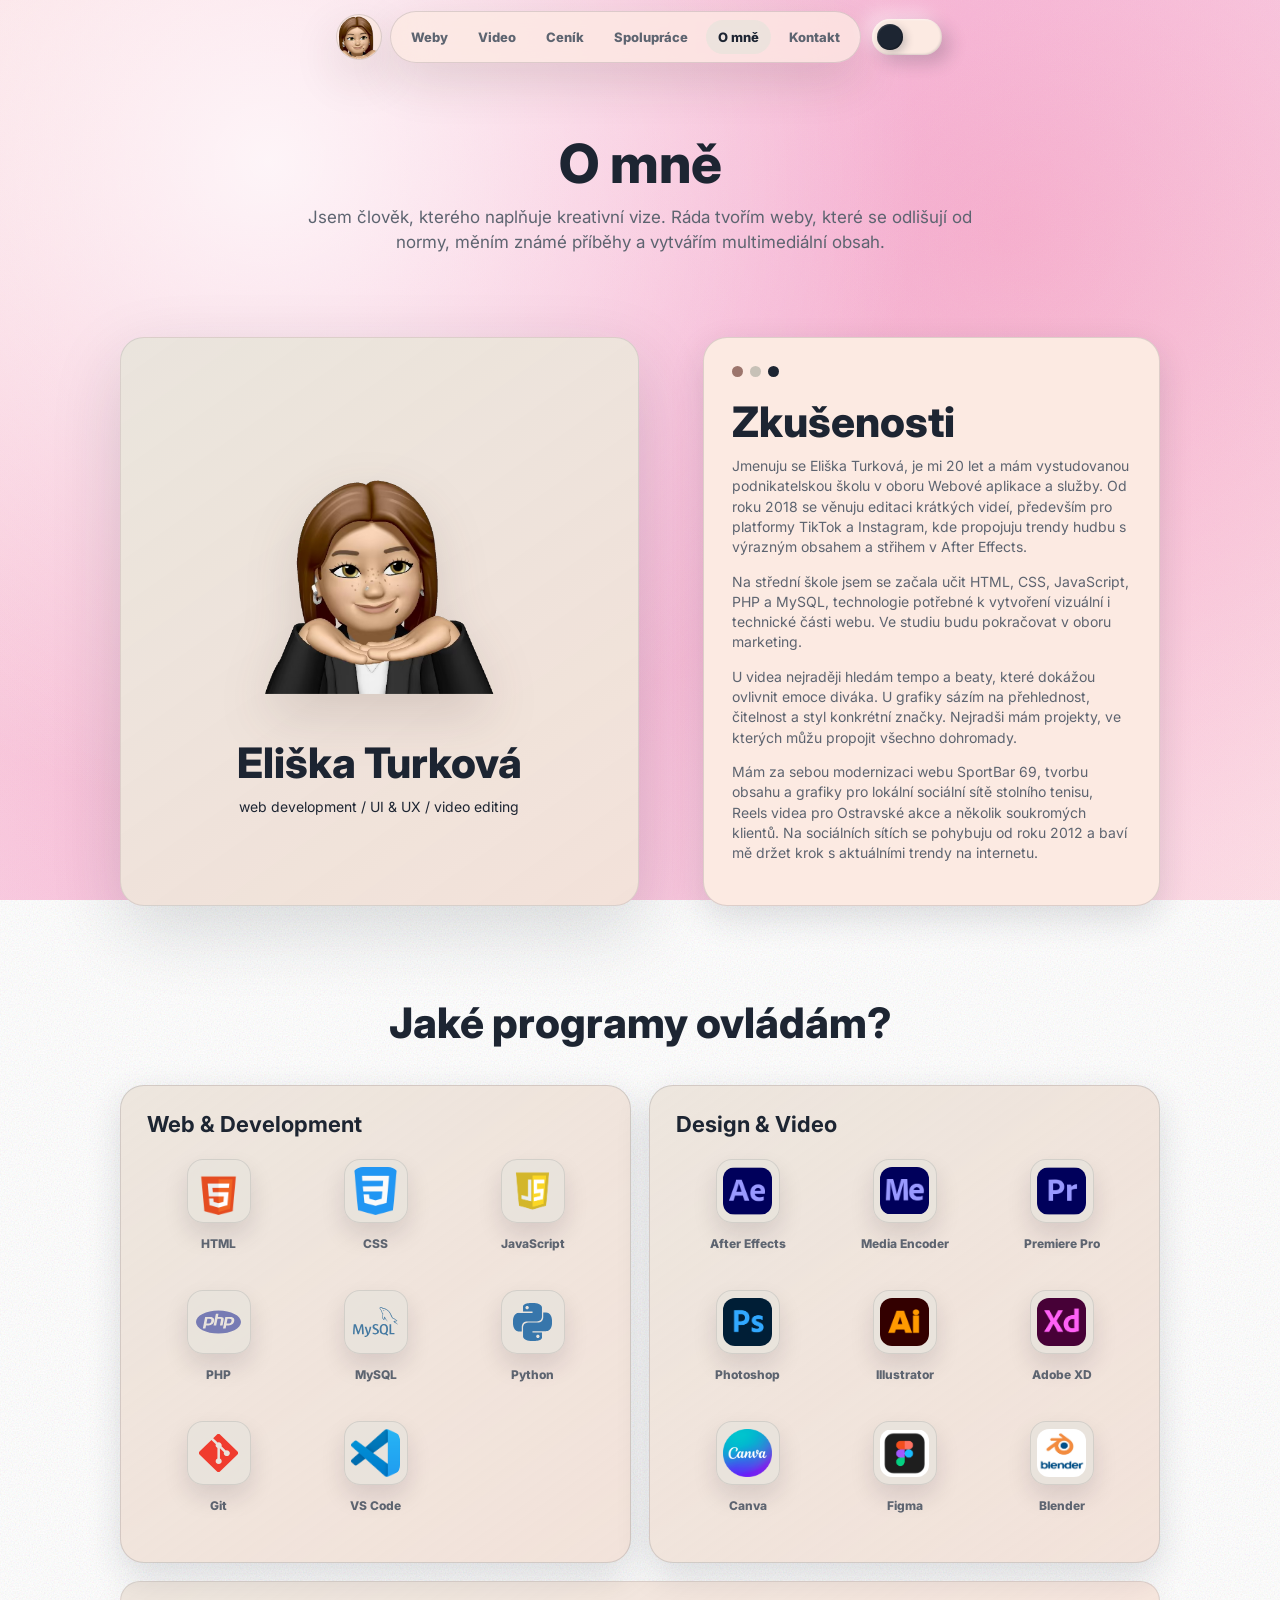
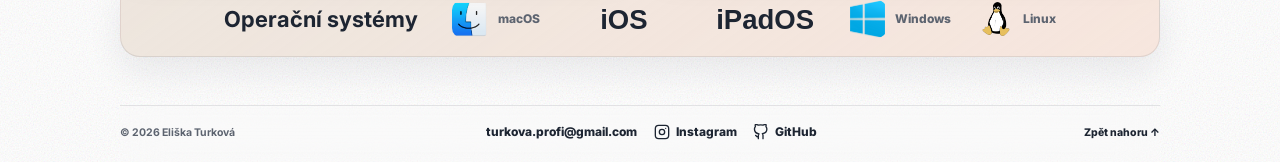
==== commit af4bccf6: "Update portfolio design" ====
--- a/about.html
+++ b/about.html
@@ -8,8 +8,8 @@
     <link rel="preconnect" href="https://fonts.googleapis.com">
     <link rel="preconnect" href="https://fonts.gstatic.com" crossorigin>
     <link href="https://fonts.googleapis.com/css2?family=Caveat:wght@600;700&family=Inter:wght@400;500;600;700;800&family=Playfair+Display:ital,wght@1,700&display=swap" rel="stylesheet">
-    <link rel="stylesheet" href="assets/styles.css?v=20260708-single-v1">
-    <script src="assets/app.js?v=20260708-copy-v2" defer></script>
+    <link rel="stylesheet" href="assets/styles.css?v=20260709-final-portrait-fix">
+    <script src="assets/app.js?v=20260709-final-portrait-fix" defer></script>
   </head>
   <body>
     <header class="site-header">
@@ -29,8 +29,7 @@
             <a href="spoluprace.html">Spolupráce</a>
             <a href="about.html" aria-current="page">O mně</a>
             <a href="contact.html">Kontakt</a>
-            <a href="https://github.com/ellaaep" target="_blank" rel="noreferrer">GitHub</a>
-          </nav>
+                      </nav>
         </div>
         <div class="header-actions">
           <button class="theme-toggle" type="button" aria-label="Přepnout barevný režim">
@@ -87,7 +86,6 @@
               <div class="app"><span class="app-icon"><img src="assets/logos/skills/php.svg" alt="" aria-hidden="true" class="logo-wide"></span><p>PHP</p></div>
               <div class="app"><span class="app-icon"><img src="assets/logos/skills/mysql.svg" alt="" aria-hidden="true" class="logo-wide"></span><p>MySQL</p></div>
               <div class="app"><span class="app-icon"><img src="assets/logos/skills/python.svg" alt="" aria-hidden="true"></span><p>Python</p></div>
-              <div class="app"><span class="app-icon logo-github-box"><img src="assets/logos/skills/github.svg" alt="" aria-hidden="true" class="logo-github"></span><p>GitHub</p></div>
               <div class="app"><span class="app-icon"><img src="assets/logos/skills/git.svg" alt="" aria-hidden="true"></span><p>Git</p></div>
               <div class="app"><span class="app-icon"><img src="assets/logos/skills/vscode.webp" alt="" aria-hidden="true" class="logo-real"></span><p>VS Code</p></div>
             </div>
--- a/assets/styles.css
+++ b/assets/styles.css
@@ -137,6 +137,662 @@
   }
 }
 
+/* Video gallery polish: bigger centered previews, hidden native scrollbar and custom year picker */
+.home-video-strip,
+.motion-block {
+  justify-items: center !important;
+}
+
+.home-video-strip .media-arrow-carousel,
+.motion-block .media-arrow-carousel {
+  width: min(100%, 1120px) !important;
+  padding-inline: 54px !important;
+}
+
+.motion-featured-grid,
+.motion-year-grid,
+.home-video-grid,
+.media-arrow-carousel .motion-featured-grid,
+.media-arrow-carousel .motion-year-grid,
+.media-arrow-carousel .home-video-grid {
+  justify-content: center !important;
+  overflow-x: auto !important;
+  scrollbar-width: none !important;
+  -ms-overflow-style: none !important;
+}
+
+.motion-featured-grid::-webkit-scrollbar,
+.motion-year-grid::-webkit-scrollbar,
+.home-video-grid::-webkit-scrollbar,
+.media-arrow-carousel .motion-featured-grid::-webkit-scrollbar,
+.media-arrow-carousel .motion-year-grid::-webkit-scrollbar,
+.media-arrow-carousel .home-video-grid::-webkit-scrollbar {
+  display: none !important;
+  width: 0 !important;
+  height: 0 !important;
+}
+
+.media-arrow-carousel.is-scrollable .motion-featured-grid,
+.media-arrow-carousel.is-scrollable .motion-year-grid,
+.media-arrow-carousel.is-scrollable .home-video-grid {
+  justify-content: flex-start !important;
+}
+
+.motion-featured-item,
+.home-video-grid .video-showcase-card {
+  flex: 0 0 clamp(300px, 31vw, 370px) !important;
+  width: clamp(300px, 31vw, 370px) !important;
+}
+
+.motion-year-grid .motion-video-card {
+  flex: 0 0 clamp(280px, 28vw, 350px) !important;
+  width: clamp(280px, 28vw, 350px) !important;
+}
+
+.video-showcase-poster,
+.motion-poster-wrap,
+.motion-video-card-featured[data-format="portrait"] .motion-poster-wrap,
+.motion-video-card-featured[data-format="square"] .motion-poster-wrap,
+.motion-video-card-featured[data-format="landscape"] .motion-poster-wrap {
+  aspect-ratio: 4 / 3 !important;
+  border-radius: 16px !important;
+  background:
+    radial-gradient(circle at 24% 16%, rgba(238, 113, 158, 0.22), transparent 36%),
+    #080711 !important;
+  box-shadow:
+    inset 0 0 0 1px rgba(255, 255, 255, 0.08),
+    0 16px 40px rgba(29, 37, 50, 0.16) !important;
+}
+
+.video-showcase-poster img,
+.motion-poster-wrap img {
+  filter: saturate(1.08) contrast(1.04) brightness(1.02) !important;
+  object-fit: cover !important;
+  object-position: center 38% !important;
+}
+
+.motion-video-card[data-video-id="edit-2022-01"] .motion-poster-wrap img,
+.motion-video-card[data-video-id="edit-2024-01"] .motion-poster-wrap img,
+.motion-video-card[data-video-id="edit-2025-02"] .motion-poster-wrap img {
+  object-position: center 30% !important;
+}
+
+.motion-video-card[data-video-id="outro-2026"] .motion-poster-wrap img,
+.video-showcase-card[data-video-id="outro-2026"] .video-showcase-poster img {
+  object-position: center 42% !important;
+}
+
+.motion-year-note {
+  width: min(680px, 100%) !important;
+  margin: -4px auto 10px !important;
+  color: var(--muted) !important;
+  font-size: clamp(13px, 1.1vw, 15px) !important;
+  font-weight: 750 !important;
+  line-height: 1.45 !important;
+  text-align: center !important;
+}
+
+.motion-year-select-wrap {
+  width: min(100%, 230px) !important;
+}
+
+.motion-year-picker {
+  position: relative !important;
+  width: min(100%, 230px) !important;
+  margin-inline: auto !important;
+}
+
+.motion-year-picker .motion-year-select {
+  position: absolute !important;
+  width: 1px !important;
+  height: 1px !important;
+  overflow: hidden !important;
+  clip: rect(0 0 0 0) !important;
+  white-space: nowrap !important;
+}
+
+.motion-year-picker__button {
+  display: flex !important;
+  width: 100% !important;
+  min-height: 44px !important;
+  align-items: center !important;
+  justify-content: space-between !important;
+  gap: 12px !important;
+  padding: 0 16px !important;
+  border: 1px solid color-mix(in srgb, var(--text) 16%, transparent) !important;
+  border-radius: 16px !important;
+  background: color-mix(in srgb, var(--surface) 88%, transparent) !important;
+  color: var(--text) !important;
+  box-shadow: var(--shadow-tight) !important;
+  cursor: pointer !important;
+  font: inherit !important;
+  font-size: 14px !important;
+  font-weight: 900 !important;
+}
+
+.motion-year-picker__button::after {
+  width: 8px !important;
+  height: 8px !important;
+  border-right: 2px solid currentColor !important;
+  border-bottom: 2px solid currentColor !important;
+  content: "" !important;
+  transform: translateY(-2px) rotate(45deg) !important;
+}
+
+.motion-year-picker__menu {
+  position: absolute !important;
+  top: calc(100% + 8px) !important;
+  left: 0 !important;
+  z-index: 30 !important;
+  display: grid !important;
+  width: 100% !important;
+  gap: 4px !important;
+  padding: 8px !important;
+  border: 1px solid color-mix(in srgb, var(--text) 16%, transparent) !important;
+  border-radius: 16px !important;
+  background: color-mix(in srgb, var(--surface) 94%, transparent) !important;
+  box-shadow: var(--shadow) !important;
+  backdrop-filter: blur(18px) !important;
+}
+
+.motion-year-picker__menu[hidden] {
+  display: none !important;
+}
+
+.motion-year-picker__option {
+  min-height: 34px !important;
+  padding: 0 11px !important;
+  border: 0 !important;
+  border-radius: 11px !important;
+  background: transparent !important;
+  color: var(--text) !important;
+  cursor: pointer !important;
+  font: inherit !important;
+  font-size: 13px !important;
+  font-weight: 850 !important;
+  text-align: left !important;
+}
+
+.motion-year-picker__option:hover,
+.motion-year-picker__option[aria-selected="true"] {
+  background: color-mix(in srgb, var(--scribble-pink) 18%, var(--surface) 82%) !important;
+}
+
+.video-modal-copy {
+  width: min(100%, 760px) !important;
+  margin: 0 auto 12px !important;
+  text-align: center !important;
+}
+
+.video-modal-copy span {
+  display: none !important;
+}
+
+.video-modal-copy h2 {
+  margin-bottom: 8px !important;
+}
+
+.video-modal-copy p {
+  width: min(100%, 620px) !important;
+  margin: 0 auto !important;
+  color: rgba(255, 255, 255, 0.78) !important;
+  font-size: 14px !important;
+  font-weight: 700 !important;
+  line-height: 1.45 !important;
+}
+
+.video-modal-copy a {
+  color: #fff !important;
+  text-decoration: underline !important;
+  text-underline-offset: 3px !important;
+}
+
+@media (max-width: 760px) {
+  .home-video-strip .media-arrow-carousel,
+  .motion-block .media-arrow-carousel {
+    padding-inline: 42px !important;
+  }
+
+  .motion-featured-item,
+  .home-video-grid .video-showcase-card,
+  .motion-year-grid .motion-video-card {
+    flex-basis: min(76vw, 320px) !important;
+    width: min(76vw, 320px) !important;
+  }
+
+  .video-showcase-poster,
+  .motion-poster-wrap,
+  .motion-video-card-featured[data-format="portrait"] .motion-poster-wrap,
+  .motion-video-card-featured[data-format="square"] .motion-poster-wrap,
+  .motion-video-card-featured[data-format="landscape"] .motion-poster-wrap {
+    aspect-ratio: 1 / 1 !important;
+  }
+}
+
+/* end-of-file final overrides anchor */
+
+/* Absolute last note override: photo-reference paper notes and top click arrows. */
+.featured-web-note,
+.website-note,
+.website-card:nth-child(even) .website-note {
+  overflow: visible !important;
+  border: 1px solid rgba(32, 38, 48, 0.08) !important;
+  border-radius: 9px !important;
+  background:
+    radial-gradient(circle at 18% 14%, rgba(255, 255, 255, 0.88), transparent 34%),
+    linear-gradient(155deg, rgba(255, 255, 255, 0.42), transparent 42%),
+    var(--sticky-fibers),
+    var(--note-paper-final, #fff8e8) !important;
+  box-shadow:
+    0 22px 46px rgba(38, 31, 22, 0.12),
+    0 4px 12px rgba(38, 31, 22, 0.06),
+    inset 0 1px 0 rgba(255, 255, 255, 0.82) !important;
+  color: var(--note-ink-final, #162033) !important;
+}
+
+.featured-web-note::before,
+.website-note::before,
+.website-card:nth-child(even) .website-note::before {
+  display: block !important;
+  position: absolute !important;
+  top: 9px !important;
+  left: 19px !important;
+  z-index: 0 !important;
+  width: 32px !important;
+  height: 6px !important;
+  border-radius: 999px !important;
+  background: rgba(76, 63, 45, 0.055) !important;
+  content: "" !important;
+  transform: rotate(-4deg) !important;
+}
+
+.featured-web-note::after,
+.website-note::after,
+.website-card:nth-child(even) .website-note::after {
+  display: block !important;
+  position: absolute !important;
+  right: 18px !important;
+  bottom: 17px !important;
+  z-index: 2 !important;
+  width: 34px !important;
+  height: 40px !important;
+  background-color: var(--note-line-final, #ff6e9c) !important;
+  content: "" !important;
+  opacity: 0.94 !important;
+  transform: rotate(-5deg) !important;
+  mask-position: center !important;
+  mask-repeat: no-repeat !important;
+  mask-size: contain !important;
+  -webkit-mask-position: center !important;
+  -webkit-mask-repeat: no-repeat !important;
+  -webkit-mask-size: contain !important;
+}
+
+.featured-web-note::after,
+.website-card:nth-child(1) .website-note::after {
+  mask-image: url("data:image/svg+xml,%3Csvg viewBox='0 0 42 48' xmlns='http://www.w3.org/2000/svg'%3E%3Cpath d='M21 42C11 31 5 22 8 14c2-5 8-6 13 2 5-8 12-7 14-2 3 8-4 17-14 28Z' fill='none' stroke='black' stroke-width='3' stroke-linejoin='round'/%3E%3C/svg%3E") !important;
+  -webkit-mask-image: url("data:image/svg+xml,%3Csvg viewBox='0 0 42 48' xmlns='http://www.w3.org/2000/svg'%3E%3Cpath d='M21 42C11 31 5 22 8 14c2-5 8-6 13 2 5-8 12-7 14-2 3 8-4 17-14 28Z' fill='none' stroke='black' stroke-width='3' stroke-linejoin='round'/%3E%3C/svg%3E") !important;
+}
+
+.website-card:nth-child(2) .website-note::after {
+  mask-image: url("data:image/svg+xml,%3Csvg viewBox='0 0 44 48' xmlns='http://www.w3.org/2000/svg'%3E%3Cpath d='M23 5l4 14 13 2-11 8 4 14-11-9-12 9 5-14L4 21l14-2 5-14Z' fill='none' stroke='black' stroke-width='3' stroke-linejoin='round'/%3E%3C/svg%3E") !important;
+  -webkit-mask-image: url("data:image/svg+xml,%3Csvg viewBox='0 0 44 48' xmlns='http://www.w3.org/2000/svg'%3E%3Cpath d='M23 5l4 14 13 2-11 8 4 14-11-9-12 9 5-14L4 21l14-2 5-14Z' fill='none' stroke='black' stroke-width='3' stroke-linejoin='round'/%3E%3C/svg%3E") !important;
+}
+
+.website-card:nth-child(3) .website-note::after {
+  mask-image: url("data:image/svg+xml,%3Csvg viewBox='0 0 36 48' xmlns='http://www.w3.org/2000/svg'%3E%3Cpath d='M21 3L7 27h12l-5 18 16-26H18l3-16Z' fill='none' stroke='black' stroke-width='3' stroke-linejoin='round'/%3E%3C/svg%3E") !important;
+  -webkit-mask-image: url("data:image/svg+xml,%3Csvg viewBox='0 0 36 48' xmlns='http://www.w3.org/2000/svg'%3E%3Cpath d='M21 3L7 27h12l-5 18 16-26H18l3-16Z' fill='none' stroke='black' stroke-width='3' stroke-linejoin='round'/%3E%3C/svg%3E") !important;
+}
+
+.website-card:nth-child(4) .website-note::after {
+  width: 38px !important;
+  mask-image: url("data:image/svg+xml,%3Csvg viewBox='0 0 42 48' xmlns='http://www.w3.org/2000/svg'%3E%3Cpath d='M19 5v24M11 18v15M27 18v14M35 23v12c0 6-5 10-12 10h-3c-8 0-13-5-13-12v-5c0-3 5-3 6 0l2 5M8 39l-5 3M8 35H2M12 42l-3 4' fill='none' stroke='black' stroke-width='3' stroke-linecap='round' stroke-linejoin='round'/%3E%3C/svg%3E") !important;
+  -webkit-mask-image: url("data:image/svg+xml,%3Csvg viewBox='0 0 42 48' xmlns='http://www.w3.org/2000/svg'%3E%3Cpath d='M19 5v24M11 18v15M27 18v14M35 23v12c0 6-5 10-12 10h-3c-8 0-13-5-13-12v-5c0-3 5-3 6 0l2 5M8 39l-5 3M8 35H2M12 42l-3 4' fill='none' stroke='black' stroke-width='3' stroke-linecap='round' stroke-linejoin='round'/%3E%3C/svg%3E") !important;
+}
+
+.sticky-tape {
+  top: -17px !important;
+  left: 50% !important;
+  width: 62px !important;
+  height: 26px !important;
+  border-radius: 2px !important;
+  background:
+    repeating-linear-gradient(90deg, rgba(255, 255, 255, 0.16) 0 5px, rgba(172, 154, 118, 0.055) 5px 10px),
+    linear-gradient(180deg, rgba(255, 255, 255, 0.48), var(--note-tape-final, rgba(232, 222, 198, 0.64))) !important;
+  box-shadow:
+    0 7px 13px rgba(46, 34, 20, 0.09),
+    inset 0 1px 0 rgba(255, 255, 255, 0.45) !important;
+  opacity: 0.86 !important;
+  transform: translateX(-50%) rotate(-2deg) !important;
+}
+
+.website-card:nth-child(even) .sticky-tape {
+  transform: translateX(-50%) rotate(2deg) !important;
+}
+
+.featured-web-note h3,
+.website-note h2,
+.website-card:nth-child(even) .website-note h2 {
+  position: relative !important;
+  display: inline-block !important;
+  margin-bottom: 18px !important;
+  color: var(--note-ink-final, #162033) !important;
+  font-family: "Indie Flower", "Patrick Hand", "Segoe Print", cursive !important;
+  font-size: clamp(22px, 1.75vw, 27px) !important;
+  font-weight: 600 !important;
+  line-height: 1.05 !important;
+}
+
+.featured-web-note h3::after,
+.website-note h2::after,
+.website-card:nth-child(even) .website-note h2::after {
+  position: absolute !important;
+  left: 0 !important;
+  bottom: -8px !important;
+  width: 112% !important;
+  height: 2px !important;
+  border-radius: 999px !important;
+  background: var(--note-line-final, #ff6e9c) !important;
+  content: "" !important;
+  transform: rotate(-1deg) !important;
+}
+
+.featured-web-note p,
+.website-note p,
+.website-card:nth-child(even) .website-note p {
+  color: var(--note-muted-final, #233146) !important;
+  font-family: "Indie Flower", "Patrick Hand", "Segoe Print", cursive !important;
+  font-size: clamp(13.5px, 1vw, 15.8px) !important;
+  font-weight: 600 !important;
+  line-height: 1.2 !important;
+}
+
+.websites-top-click {
+  gap: 8px !important;
+  width: min(390px, 90vw) !important;
+  min-height: 96px !important;
+  margin: clamp(8px, 1.8vw, 20px) auto clamp(20px, 3vw, 36px) !important;
+}
+
+.websites-top-click .click-text-asset {
+  width: clamp(156px, 19vw, 228px) !important;
+}
+
+.websites-top-click .click-arrow-asset {
+  width: clamp(112px, 13vw, 168px) !important;
+  transform: translateY(4px) rotate(4deg) !important;
+}
+
+.websites-top-click::before,
+.websites-top-click::after {
+  display: block !important;
+  position: absolute !important;
+  top: 54px !important;
+  width: 84px !important;
+  height: 48px !important;
+  background-color: var(--note-line-final, #ff6e9c) !important;
+  content: "" !important;
+  opacity: 0.8 !important;
+  pointer-events: none !important;
+  mask-image: url("data:image/svg+xml,%3Csvg viewBox='0 0 92 54' xmlns='http://www.w3.org/2000/svg'%3E%3Cpath d='M5 8c28 5 52 15 77 35M70 25l13 18-23 2' fill='none' stroke='black' stroke-width='4' stroke-linecap='round' stroke-linejoin='round'/%3E%3C/svg%3E") !important;
+  mask-position: center !important;
+  mask-repeat: no-repeat !important;
+  mask-size: contain !important;
+  -webkit-mask-image: url("data:image/svg+xml,%3Csvg viewBox='0 0 92 54' xmlns='http://www.w3.org/2000/svg'%3E%3Cpath d='M5 8c28 5 52 15 77 35M70 25l13 18-23 2' fill='none' stroke='black' stroke-width='4' stroke-linecap='round' stroke-linejoin='round'/%3E%3C/svg%3E") !important;
+  -webkit-mask-position: center !important;
+  -webkit-mask-repeat: no-repeat !important;
+  -webkit-mask-size: contain !important;
+}
+
+.websites-top-click::before {
+  left: -74px !important;
+  transform: scaleX(-1) rotate(-4deg) !important;
+}
+
+.websites-top-click::after {
+  right: -74px !important;
+  transform: rotate(-4deg) !important;
+}
+
+@media (max-width: 760px) {
+  .websites-top-click::before,
+  .websites-top-click::after {
+    display: none !important;
+  }
+
+  .websites-top-click {
+    width: min(304px, 90vw) !important;
+    min-height: 86px !important;
+  }
+
+  .websites-top-click .click-text-asset {
+    width: clamp(132px, 42vw, 164px) !important;
+  }
+
+  .websites-top-click .click-arrow-asset {
+    width: clamp(86px, 26vw, 110px) !important;
+  }
+}
+
+/* Final sticky-note pass from the photo references. */
+:root {
+  --note-paper-final: #fff8e8;
+  --note-ink-final: #162033;
+  --note-muted-final: #233146;
+  --note-line-final: #ff6e9c;
+  --note-tape-final: rgba(232, 222, 198, 0.64);
+}
+
+[data-theme="dark"] {
+  --note-paper-final: #efe8d9;
+  --note-ink-final: #141b2a;
+  --note-muted-final: #243046;
+  --note-line-final: #f06a98;
+  --note-tape-final: rgba(239, 232, 214, 0.64);
+}
+
+.featured-web-note,
+.website-note,
+.website-card:nth-child(even) .website-note {
+  overflow: visible !important;
+  border: 1px solid rgba(32, 38, 48, 0.08) !important;
+  border-radius: 9px !important;
+  background:
+    radial-gradient(circle at 18% 14%, rgba(255, 255, 255, 0.88), transparent 34%),
+    linear-gradient(155deg, rgba(255, 255, 255, 0.42), transparent 42%),
+    var(--sticky-fibers),
+    var(--note-paper-final) !important;
+  box-shadow:
+    0 22px 46px rgba(38, 31, 22, 0.12),
+    0 4px 12px rgba(38, 31, 22, 0.06),
+    inset 0 1px 0 rgba(255, 255, 255, 0.82) !important;
+  color: var(--note-ink-final) !important;
+}
+
+.featured-web-note::before,
+.website-note::before,
+.website-card:nth-child(even) .website-note::before {
+  display: block !important;
+  position: absolute !important;
+  top: 9px !important;
+  left: 19px !important;
+  z-index: 0 !important;
+  width: 32px !important;
+  height: 6px !important;
+  border-radius: 999px !important;
+  background: rgba(76, 63, 45, 0.055) !important;
+  content: "" !important;
+  transform: rotate(-4deg) !important;
+}
+
+.featured-web-note::after,
+.website-note::after,
+.website-card:nth-child(even) .website-note::after {
+  display: block !important;
+  position: absolute !important;
+  right: 18px !important;
+  bottom: 17px !important;
+  z-index: 2 !important;
+  width: 34px !important;
+  height: 40px !important;
+  background-color: var(--note-line-final) !important;
+  content: "" !important;
+  opacity: 0.94 !important;
+  transform: rotate(-5deg) !important;
+  mask-position: center !important;
+  mask-repeat: no-repeat !important;
+  mask-size: contain !important;
+  -webkit-mask-position: center !important;
+  -webkit-mask-repeat: no-repeat !important;
+  -webkit-mask-size: contain !important;
+}
+
+.featured-web-note::after,
+.website-card:nth-child(1) .website-note::after {
+  mask-image: url("data:image/svg+xml,%3Csvg viewBox='0 0 42 48' xmlns='http://www.w3.org/2000/svg'%3E%3Cpath d='M21 42C11 31 5 22 8 14c2-5 8-6 13 2 5-8 12-7 14-2 3 8-4 17-14 28Z' fill='none' stroke='black' stroke-width='3' stroke-linejoin='round'/%3E%3C/svg%3E");
+  -webkit-mask-image: url("data:image/svg+xml,%3Csvg viewBox='0 0 42 48' xmlns='http://www.w3.org/2000/svg'%3E%3Cpath d='M21 42C11 31 5 22 8 14c2-5 8-6 13 2 5-8 12-7 14-2 3 8-4 17-14 28Z' fill='none' stroke='black' stroke-width='3' stroke-linejoin='round'/%3E%3C/svg%3E");
+}
+
+.website-card:nth-child(2) .website-note::after {
+  mask-image: url("data:image/svg+xml,%3Csvg viewBox='0 0 44 48' xmlns='http://www.w3.org/2000/svg'%3E%3Cpath d='M23 5l4 14 13 2-11 8 4 14-11-9-12 9 5-14L4 21l14-2 5-14Z' fill='none' stroke='black' stroke-width='3' stroke-linejoin='round'/%3E%3C/svg%3E");
+  -webkit-mask-image: url("data:image/svg+xml,%3Csvg viewBox='0 0 44 48' xmlns='http://www.w3.org/2000/svg'%3E%3Cpath d='M23 5l4 14 13 2-11 8 4 14-11-9-12 9 5-14L4 21l14-2 5-14Z' fill='none' stroke='black' stroke-width='3' stroke-linejoin='round'/%3E%3C/svg%3E");
+}
+
+.website-card:nth-child(3) .website-note::after {
+  mask-image: url("data:image/svg+xml,%3Csvg viewBox='0 0 36 48' xmlns='http://www.w3.org/2000/svg'%3E%3Cpath d='M21 3L7 27h12l-5 18 16-26H18l3-16Z' fill='none' stroke='black' stroke-width='3' stroke-linejoin='round'/%3E%3C/svg%3E");
+  -webkit-mask-image: url("data:image/svg+xml,%3Csvg viewBox='0 0 36 48' xmlns='http://www.w3.org/2000/svg'%3E%3Cpath d='M21 3L7 27h12l-5 18 16-26H18l3-16Z' fill='none' stroke='black' stroke-width='3' stroke-linejoin='round'/%3E%3C/svg%3E");
+}
+
+.website-card:nth-child(4) .website-note::after {
+  width: 38px !important;
+  mask-image: url("data:image/svg+xml,%3Csvg viewBox='0 0 42 48' xmlns='http://www.w3.org/2000/svg'%3E%3Cpath d='M19 5v24M11 18v15M27 18v14M35 23v12c0 6-5 10-12 10h-3c-8 0-13-5-13-12v-5c0-3 5-3 6 0l2 5M8 39l-5 3M8 35H2M12 42l-3 4' fill='none' stroke='black' stroke-width='3' stroke-linecap='round' stroke-linejoin='round'/%3E%3C/svg%3E");
+  -webkit-mask-image: url("data:image/svg+xml,%3Csvg viewBox='0 0 42 48' xmlns='http://www.w3.org/2000/svg'%3E%3Cpath d='M19 5v24M11 18v15M27 18v14M35 23v12c0 6-5 10-12 10h-3c-8 0-13-5-13-12v-5c0-3 5-3 6 0l2 5M8 39l-5 3M8 35H2M12 42l-3 4' fill='none' stroke='black' stroke-width='3' stroke-linecap='round' stroke-linejoin='round'/%3E%3C/svg%3E");
+}
+
+.sticky-tape {
+  top: -17px !important;
+  left: 50% !important;
+  width: 62px !important;
+  height: 26px !important;
+  border-radius: 2px !important;
+  background:
+    repeating-linear-gradient(90deg, rgba(255, 255, 255, 0.16) 0 5px, rgba(172, 154, 118, 0.055) 5px 10px),
+    linear-gradient(180deg, rgba(255, 255, 255, 0.48), var(--note-tape-final)) !important;
+  box-shadow:
+    0 7px 13px rgba(46, 34, 20, 0.09),
+    inset 0 1px 0 rgba(255, 255, 255, 0.45) !important;
+  opacity: 0.86 !important;
+  transform: translateX(-50%) rotate(-2deg) !important;
+}
+
+.website-card:nth-child(even) .sticky-tape {
+  transform: translateX(-50%) rotate(2deg) !important;
+}
+
+.featured-web-note h3,
+.website-note h2,
+.website-card:nth-child(even) .website-note h2 {
+  position: relative !important;
+  display: inline-block !important;
+  margin-bottom: 18px !important;
+  color: var(--note-ink-final) !important;
+  font-family: "Indie Flower", "Patrick Hand", "Segoe Print", cursive !important;
+  font-size: clamp(22px, 1.75vw, 27px) !important;
+  font-weight: 600 !important;
+  line-height: 1.05 !important;
+}
+
+.featured-web-note h3::after,
+.website-note h2::after,
+.website-card:nth-child(even) .website-note h2::after {
+  position: absolute !important;
+  left: 0 !important;
+  bottom: -8px !important;
+  width: 112% !important;
+  height: 2px !important;
+  border-radius: 999px !important;
+  background: var(--note-line-final) !important;
+  content: "" !important;
+  transform: rotate(-1deg) !important;
+}
+
+.featured-web-note p,
+.website-note p,
+.website-card:nth-child(even) .website-note p {
+  color: var(--note-muted-final) !important;
+  font-family: "Indie Flower", "Patrick Hand", "Segoe Print", cursive !important;
+  font-size: clamp(13.5px, 1vw, 15.8px) !important;
+  font-weight: 600 !important;
+  line-height: 1.2 !important;
+}
+
+.websites-top-click {
+  gap: 8px !important;
+  width: min(390px, 90vw) !important;
+  min-height: 96px !important;
+  margin: clamp(8px, 1.8vw, 20px) auto clamp(20px, 3vw, 36px) !important;
+}
+
+.websites-top-click .click-text-asset {
+  width: clamp(156px, 19vw, 228px) !important;
+}
+
+.websites-top-click .click-arrow-asset {
+  width: clamp(112px, 13vw, 168px) !important;
+  transform: translateY(4px) rotate(4deg) !important;
+}
+
+.websites-top-click::before,
+.websites-top-click::after {
+  display: block !important;
+  position: absolute !important;
+  top: 54px !important;
+  width: 84px !important;
+  height: 48px !important;
+  background-color: var(--note-line-final) !important;
+  content: "" !important;
+  opacity: 0.8 !important;
+  pointer-events: none !important;
+  mask-image: url("data:image/svg+xml,%3Csvg viewBox='0 0 92 54' xmlns='http://www.w3.org/2000/svg'%3E%3Cpath d='M5 8c28 5 52 15 77 35M70 25l13 18-23 2' fill='none' stroke='black' stroke-width='4' stroke-linecap='round' stroke-linejoin='round'/%3E%3C/svg%3E");
+  mask-position: center !important;
+  mask-repeat: no-repeat !important;
+  mask-size: contain !important;
+  -webkit-mask-image: url("data:image/svg+xml,%3Csvg viewBox='0 0 92 54' xmlns='http://www.w3.org/2000/svg'%3E%3Cpath d='M5 8c28 5 52 15 77 35M70 25l13 18-23 2' fill='none' stroke='black' stroke-width='4' stroke-linecap='round' stroke-linejoin='round'/%3E%3C/svg%3E");
+  -webkit-mask-position: center !important;
+  -webkit-mask-repeat: no-repeat !important;
+  -webkit-mask-size: contain !important;
+}
+
+.websites-top-click::before {
+  left: -74px !important;
+  transform: scaleX(-1) rotate(-4deg) !important;
+}
+
+.websites-top-click::after {
+  right: -74px !important;
+  transform: rotate(-4deg) !important;
+}
+
+@media (max-width: 760px) {
+  .websites-top-click::before,
+  .websites-top-click::after {
+    display: none !important;
+  }
+
+  .websites-top-click {
+    width: min(304px, 90vw) !important;
+    min-height: 86px !important;
+  }
+
+  .websites-top-click .click-text-asset {
+    width: clamp(132px, 42vw, 164px) !important;
+  }
+
+  .websites-top-click .click-arrow-asset {
+    width: clamp(86px, 26vw, 110px) !important;
+  }
+}
+
 @media (prefers-reduced-motion: reduce) {
   body {
     animation: none;
@@ -6138,3 +6794,2625 @@
     transform: none !important;
   }
 }
+
+/* Position-only pass: keep the page design, move only sticky notes and click arrows. */
+.featured-web {
+  --featured-web-width: min(58vw, 840px);
+  --featured-web-half: min(29vw, 420px);
+  position: relative !important;
+  grid-template-columns: 1fr !important;
+  grid-template-areas: "screen" !important;
+  justify-items: center !important;
+  row-gap: 0 !important;
+}
+
+.featured-web-screen {
+  width: var(--featured-web-width) !important;
+  max-width: 100% !important;
+}
+
+.featured-web-note {
+  position: absolute !important;
+  top: 50% !important;
+  left: calc(50% + var(--featured-web-half) + 26px) !important;
+  transform: translateY(-50%) rotate(1deg) !important;
+  display: grid !important;
+  gap: 8px !important;
+  align-content: start !important;
+  justify-items: start !important;
+  width: 230px !important;
+  min-height: 300px !important;
+  height: auto !important;
+  text-align: left !important;
+}
+
+.featured-web-button {
+  position: static !important;
+  inset: auto !important;
+  grid-area: auto !important;
+  display: grid !important;
+  justify-self: end !important;
+  justify-items: end !important;
+  width: 110px !important;
+  margin: 4px 0 0 !important;
+  padding: 0 !important;
+  transform: none !important;
+}
+
+.featured-web-button .click-arrow-asset,
+.featured-web-button .click-text-asset {
+  width: 100% !important;
+  transform: none !important;
+}
+
+.website-note,
+.website-card:nth-child(even) .website-note {
+  display: grid !important;
+  gap: 8px !important;
+  align-content: start !important;
+  justify-items: start !important;
+  height: auto !important;
+  max-height: none !important;
+  min-height: 310px !important;
+}
+
+.website-note .website-open-button,
+.website-card:nth-child(even) .website-note .website-open-button {
+  position: static !important;
+  inset: auto !important;
+  left: auto !important;
+  right: auto !important;
+  bottom: auto !important;
+  display: grid !important;
+  justify-self: center !important;
+  justify-items: center !important;
+  width: 92px !important;
+  margin: 2px auto 0 !important;
+  transform: none !important;
+}
+
+.websites-page main {
+  width: min(1280px, calc(100% - 32px)) !important;
+  margin-inline: auto !important;
+}
+
+.websites-grid {
+  width: 100% !important;
+  max-width: 1280px !important;
+  margin-inline: auto !important;
+  left: auto !important;
+  transform: none !important;
+}
+
+.websites-page .website-card:nth-child(odd) .website-note .website-open-button,
+.websites-page .website-card:nth-child(even) .website-note .website-open-button {
+  position: static !important;
+  inset: auto !important;
+  left: auto !important;
+  right: auto !important;
+  bottom: auto !important;
+  justify-self: center !important;
+  width: 92px !important;
+  margin: 2px auto 0 !important;
+  transform: none !important;
+}
+
+.websites-page .website-card:nth-child(odd) .website-note .click-arrow-asset {
+  transform: scaleX(-1) !important;
+}
+
+.websites-page .website-card:nth-child(even) .website-note .click-arrow-asset,
+.websites-page .website-note .click-text-asset {
+  transform: none !important;
+}
+
+@media (max-width: 1180px) {
+  .featured-web {
+    --featured-web-width: min(56vw, 640px);
+    --featured-web-half: min(28vw, 320px);
+  }
+
+  .featured-web-note {
+    left: calc(50% + var(--featured-web-half) + 12px) !important;
+    width: clamp(144px, 17vw, 190px) !important;
+    min-height: 260px !important;
+    padding: 18px 14px 14px !important;
+  }
+
+  .featured-web-note h3 {
+    font-size: clamp(16px, 1.7vw, 20px) !important;
+  }
+
+  .featured-web-note p {
+    font-size: 12px !important;
+  }
+
+  .featured-web-button {
+    width: 94px !important;
+  }
+}
+
+@media (max-width: 760px) {
+  .featured-web {
+    grid-template-columns: minmax(0, 1fr) clamp(124px, 34vw, 156px) !important;
+    grid-template-areas: "screen note" !important;
+    gap: 10px !important;
+    align-items: center !important;
+  }
+
+  .featured-web-screen {
+    width: 100% !important;
+    max-width: none !important;
+  }
+
+  .featured-web-note {
+    position: relative !important;
+    grid-area: note !important;
+    top: auto !important;
+    left: auto !important;
+    width: 100% !important;
+    min-height: 0 !important;
+    height: auto !important;
+    padding: 9px 8px !important;
+    gap: 5px !important;
+    transform: rotate(1deg) !important;
+    text-align: left !important;
+  }
+
+  .featured-web-note h3 {
+    font-size: clamp(13px, 3.4vw, 16px) !important;
+    margin-bottom: 2px !important;
+  }
+
+  .featured-web-note p {
+    display: -webkit-box !important;
+    overflow: hidden !important;
+    -webkit-box-orient: vertical !important;
+    -webkit-line-clamp: 8 !important;
+    font-size: 10.5px !important;
+    line-height: 1.25 !important;
+  }
+
+  .featured-web-button {
+    justify-self: center !important;
+    width: clamp(72px, 22vw, 92px) !important;
+    margin-top: 2px !important;
+  }
+
+  .website-note,
+  .website-card:nth-child(even) .website-note {
+    width: min(320px, 92vw) !important;
+    min-height: auto !important;
+    height: auto !important;
+    justify-items: center !important;
+    text-align: center !important;
+  }
+
+  .website-note .website-open-button,
+  .website-card:nth-child(even) .website-note .website-open-button {
+    width: 82px !important;
+  }
+
+  .websites-page .website-card:nth-child(odd) .website-note .click-arrow-asset,
+  .websites-page .website-card:nth-child(even) .website-note .click-arrow-asset {
+    transform: none !important;
+  }
+}
+
+/* Sticky-note detail pass: post-it shape, paper grain, tape, and mobile cleanup. */
+:root {
+  --sticky-paper: #fff4a3;
+  --sticky-paper-shadow: rgba(80, 63, 20, 0.28);
+  --sticky-paper-ink: #19124c;
+  --sticky-tape: rgba(247, 238, 217, 0.76);
+  --sticky-fibers: url("data:image/svg+xml,%3Csvg viewBox='0 0 180 180' xmlns='http://www.w3.org/2000/svg'%3E%3Cfilter id='paper'%3E%3CfeTurbulence type='fractalNoise' baseFrequency='0.82' numOctaves='5' stitchTiles='stitch'/%3E%3CfeColorMatrix type='saturate' values='0'/%3E%3C/filter%3E%3Crect width='100%25' height='100%25' filter='url(%23paper)' opacity='0.28'/%3E%3C/svg%3E");
+}
+
+[data-theme="dark"] {
+  --sticky-paper: #d8c6ff;
+  --sticky-paper-shadow: rgba(16, 9, 35, 0.46);
+  --sticky-paper-ink: #171020;
+  --sticky-tape: rgba(230, 222, 252, 0.72);
+}
+
+.featured-web-note,
+.website-note,
+.website-card:nth-child(even) .website-note {
+  isolation: isolate !important;
+  overflow: visible !important;
+  border: 0 !important;
+  border-radius: 0 0 0 30px / 45px !important;
+  background:
+    linear-gradient(rgba(255, 255, 255, 0.08), rgba(42, 31, 9, 0.08)),
+    var(--sticky-fibers),
+    radial-gradient(circle at 22% 18%, rgba(255, 255, 255, 0.32), transparent 42%),
+    linear-gradient(150deg, color-mix(in srgb, var(--sticky-paper) 95%, #ffffff 5%), var(--sticky-paper)) !important;
+  background-blend-mode: soft-light, multiply, normal, normal !important;
+  box-shadow:
+    inset 0 -34px 34px rgba(55, 40, 0, 0.13),
+    inset 0 18px 10px rgba(255, 255, 255, 0.18),
+    0 16px 26px var(--sticky-paper-shadow) !important;
+  color: var(--sticky-paper-ink) !important;
+  font-family: Caveat, "Segoe Print", cursive !important;
+}
+
+.featured-web-note {
+  width: 258px !important;
+  min-height: 336px !important;
+  padding: 30px 22px 24px !important;
+}
+
+.website-note,
+.website-card:nth-child(even) .website-note {
+  width: 260px !important;
+  min-height: 336px !important;
+  padding: 30px 22px 24px !important;
+}
+
+.featured-web-note::before,
+.website-note::before,
+.website-card:nth-child(even) .website-note::before {
+  content: "" !important;
+  position: absolute !important;
+  left: 0 !important;
+  bottom: 0 !important;
+  z-index: 1 !important;
+  display: block !important;
+  width: 34px !important;
+  height: 42px !important;
+  border: 0 !important;
+  border-radius: 0 !important;
+  background:
+    var(--sticky-fibers),
+    linear-gradient(135deg, color-mix(in srgb, var(--sticky-paper) 92%, #ffffff 8%), color-mix(in srgb, var(--sticky-paper) 68%, #5b4b20 32%)) !important;
+  box-shadow:
+    4px -3px 13px rgba(45, 31, 0, 0.22),
+    inset 16px -18px 16px rgba(45, 31, 0, 0.22) !important;
+  transform: skewX(25deg) !important;
+  pointer-events: none !important;
+}
+
+.featured-web-note::after,
+.website-note::after,
+.website-card:nth-child(even) .website-note::after {
+  content: "" !important;
+  position: absolute !important;
+  left: 12% !important;
+  bottom: 7px !important;
+  z-index: 2 !important;
+  display: block !important;
+  width: 72% !important;
+  height: 20px !important;
+  border-top: 2px solid color-mix(in srgb, var(--sticky-paper-ink) 70%, transparent) !important;
+  border-radius: 50% !important;
+  opacity: 0.38 !important;
+  pointer-events: none !important;
+}
+
+.sticky-tape {
+  position: absolute !important;
+  top: -13px !important;
+  left: 50% !important;
+  z-index: 5 !important;
+  display: block !important;
+  width: 84px !important;
+  height: 24px !important;
+  border-radius: 3px !important;
+  background:
+    linear-gradient(90deg, rgba(255, 255, 255, 0.28), rgba(255, 255, 255, 0.02)),
+    repeating-linear-gradient(90deg, rgba(255, 255, 255, 0.16) 0 1px, transparent 1px 7px),
+    var(--sticky-tape) !important;
+  box-shadow: 0 4px 10px rgba(22, 16, 10, 0.16) !important;
+  transform: translateX(-50%) rotate(-2deg) !important;
+  pointer-events: none !important;
+}
+
+.website-card:nth-child(even) .sticky-tape {
+  transform: translateX(-50%) rotate(2deg) !important;
+}
+
+.featured-web-note h3,
+.featured-web-note p,
+.website-note h2,
+.website-note p,
+.website-card:nth-child(even) .website-note h2,
+.website-card:nth-child(even) .website-note p {
+  position: relative !important;
+  z-index: 3 !important;
+  color: var(--sticky-paper-ink) !important;
+  letter-spacing: 0 !important;
+}
+
+.featured-web-note h3,
+.website-note h2,
+.website-card:nth-child(even) .website-note h2 {
+  font-size: clamp(24px, 2.2vw, 31px) !important;
+  line-height: 1 !important;
+  margin-bottom: 10px !important;
+}
+
+.featured-web-note p,
+.website-note p,
+.website-card:nth-child(even) .website-note p {
+  font-size: clamp(17px, 1.35vw, 21px) !important;
+  line-height: 1.16 !important;
+}
+
+.featured-web-button,
+.website-note .website-open-button,
+.website-card:nth-child(even) .website-note .website-open-button {
+  position: relative !important;
+  z-index: 4 !important;
+}
+
+[data-theme="dark"] .click-arrow-link .theme-asset img.theme-asset-dark {
+  filter:
+    brightness(0)
+    saturate(100%)
+    invert(9%)
+    sepia(32%)
+    saturate(1850%)
+    hue-rotate(235deg)
+    brightness(82%)
+    contrast(112%)
+    drop-shadow(0 1px 2px rgba(255, 255, 255, 0.18)) !important;
+  opacity: 0.98 !important;
+}
+
+[data-theme="dark"] .featured-web-note,
+[data-theme="dark"] .website-note,
+[data-theme="dark"] .website-card:nth-child(even) .website-note {
+  background:
+    linear-gradient(rgba(255, 255, 255, 0.10), rgba(25, 13, 55, 0.10)),
+    var(--sticky-fibers),
+    radial-gradient(circle at 20% 16%, rgba(255, 255, 255, 0.32), transparent 44%),
+    linear-gradient(150deg, #e0ceff 0%, #cab1ff 100%) !important;
+  background-blend-mode: soft-light, multiply, normal, normal !important;
+  box-shadow:
+    inset 0 -34px 34px rgba(39, 20, 80, 0.15),
+    inset 0 18px 10px rgba(255, 255, 255, 0.18),
+    0 18px 32px rgba(4, 0, 16, 0.54) !important;
+  color: #15101d !important;
+}
+
+[data-theme="dark"] .featured-web-note::before,
+[data-theme="dark"] .website-note::before,
+[data-theme="dark"] .website-card:nth-child(even) .website-note::before {
+  background:
+    var(--sticky-fibers),
+    linear-gradient(135deg, #e5d6ff 0%, #9f83e5 100%) !important;
+  box-shadow:
+    4px -3px 13px rgba(26, 13, 58, 0.30),
+    inset 16px -18px 16px rgba(33, 16, 72, 0.28) !important;
+}
+
+[data-theme="dark"] .featured-web-note::after,
+[data-theme="dark"] .website-note::after,
+[data-theme="dark"] .website-card:nth-child(even) .website-note::after {
+  border-top-color: rgba(34, 18, 72, 0.55) !important;
+}
+
+[data-theme="dark"] .sticky-tape {
+  background:
+    linear-gradient(90deg, rgba(255, 255, 255, 0.28), rgba(255, 255, 255, 0.02)),
+    repeating-linear-gradient(90deg, rgba(65, 42, 122, 0.16) 0 1px, transparent 1px 7px),
+    rgba(230, 222, 252, 0.82) !important;
+}
+
+[data-theme="dark"] .featured-web-note h3,
+[data-theme="dark"] .featured-web-note p,
+[data-theme="dark"] .website-note h2,
+[data-theme="dark"] .website-note p,
+[data-theme="dark"] .website-card:nth-child(even) .website-note h2,
+[data-theme="dark"] .website-card:nth-child(even) .website-note p {
+  color: #15101d !important;
+}
+
+[data-theme="dark"] .click-arrow-link .click-arrow-asset img.theme-asset-dark,
+[data-theme="dark"] .click-arrow-link .click-text-asset img.theme-asset-dark {
+  filter:
+    brightness(0)
+    saturate(100%)
+    invert(8%)
+    sepia(16%)
+    saturate(1516%)
+    hue-rotate(231deg)
+    brightness(78%)
+    contrast(112%)
+    drop-shadow(0 1px 1px rgba(255, 255, 255, 0.20)) !important;
+}
+
+.theme-thumb {
+  top: 50% !important;
+  left: 5px !important;
+  transform: translateY(-50%) !important;
+}
+
+[data-theme="dark"] .theme-thumb {
+  transform: translate(34px, -50%) !important;
+}
+
+@media (min-width: 761px) {
+  .website-card:nth-child(odd) {
+    grid-template-columns: 260px minmax(0, 1fr) !important;
+  }
+
+  .website-card:nth-child(even) {
+    grid-template-columns: minmax(0, 1fr) 260px !important;
+  }
+}
+
+@media (max-width: 1180px) and (min-width: 761px) {
+  .featured-web-note {
+    width: clamp(196px, 20vw, 230px) !important;
+    min-height: 306px !important;
+    padding: 28px 18px 22px !important;
+  }
+
+  .featured-web-note h3,
+  .website-note h2,
+  .website-card:nth-child(even) .website-note h2 {
+    font-size: clamp(22px, 2.2vw, 28px) !important;
+  }
+
+  .featured-web-note p,
+  .website-note p,
+  .website-card:nth-child(even) .website-note p {
+    font-size: clamp(16px, 1.55vw, 19px) !important;
+  }
+}
+
+@media (max-width: 760px) {
+  .theme-toggle {
+    width: 62px !important;
+    height: 32px !important;
+  }
+
+  .theme-thumb {
+    top: 50% !important;
+    left: 4px !important;
+    width: 24px !important;
+    height: 24px !important;
+    transform: translateY(-50%) !important;
+  }
+
+  [data-theme="dark"] .theme-thumb {
+    transform: translate(30px, -50%) !important;
+  }
+
+  .featured-web {
+    grid-template-columns: minmax(0, 1fr) clamp(154px, 42vw, 210px) !important;
+    gap: 8px !important;
+  }
+
+  .featured-web-note {
+    width: 100% !important;
+    min-height: 212px !important;
+    padding: 24px 12px 18px !important;
+  }
+
+  .website-note,
+  .website-card:nth-child(even) .website-note {
+    width: min(350px, 92vw) !important;
+    min-height: 228px !important;
+    padding: 28px 20px 22px !important;
+  }
+
+  .featured-web-note h3,
+  .website-note h2,
+  .website-card:nth-child(even) .website-note h2 {
+    font-size: clamp(23px, 7.1vw, 30px) !important;
+  }
+
+  .featured-web-note p,
+  .website-note p,
+  .website-card:nth-child(even) .website-note p {
+    display: block !important;
+    overflow: visible !important;
+    -webkit-line-clamp: unset !important;
+    font-size: clamp(15px, 4.8vw, 18px) !important;
+    line-height: 1.12 !important;
+  }
+
+  .featured-web-button,
+  .website-note .website-open-button,
+  .website-card:nth-child(even) .website-note .website-open-button {
+    display: none !important;
+  }
+}
+
+@media (max-width: 360px) {
+  .featured-web {
+    grid-template-columns: 1fr !important;
+    grid-template-areas:
+      "screen"
+      "note" !important;
+  }
+
+  .featured-web-note {
+    width: min(330px, 92vw) !important;
+    justify-self: center !important;
+  }
+}
+
+/* Final polish: smaller readable notes, no folded corner/line, index CTA, centered footer icons. */
+.featured-web-note,
+.website-note,
+.website-card:nth-child(even) .website-note {
+  overflow: visible !important;
+  border-radius: 2px !important;
+  font-family: Inter, system-ui, -apple-system, BlinkMacSystemFont, "Segoe UI", sans-serif !important;
+  box-shadow:
+    inset 0 12px 10px rgba(255, 255, 255, 0.14),
+    0 12px 22px color-mix(in srgb, var(--sticky-paper-shadow) 76%, transparent) !important;
+}
+
+.featured-web-note::before,
+.featured-web-note::after,
+.website-note::before,
+.website-note::after,
+.website-card:nth-child(even) .website-note::before,
+.website-card:nth-child(even) .website-note::after {
+  display: none !important;
+  content: none !important;
+}
+
+.sticky-tape {
+  top: -10px !important;
+  width: 66px !important;
+  height: 18px !important;
+  opacity: 0.88 !important;
+}
+
+.featured-web-note h3,
+.featured-web-note p,
+.website-note h2,
+.website-note p,
+.website-card:nth-child(even) .website-note h2,
+.website-card:nth-child(even) .website-note p {
+  font-family: Inter, system-ui, -apple-system, BlinkMacSystemFont, "Segoe UI", sans-serif !important;
+  font-style: normal !important;
+  font-weight: 700 !important;
+  letter-spacing: 0 !important;
+}
+
+.featured-web-note h3,
+.website-note h2,
+.website-card:nth-child(even) .website-note h2 {
+  font-size: clamp(16px, 1.45vw, 20px) !important;
+  line-height: 1.08 !important;
+  margin: 0 0 8px !important;
+}
+
+.featured-web-note p,
+.website-note p,
+.website-card:nth-child(even) .website-note p {
+  font-size: clamp(10.5px, 0.82vw, 12.5px) !important;
+  font-weight: 650 !important;
+  line-height: 1.32 !important;
+}
+
+.website-note,
+.website-card:nth-child(even) .website-note {
+  width: 190px !important;
+  min-height: 230px !important;
+  max-height: 248px !important;
+  padding: 22px 14px 14px !important;
+  gap: 5px !important;
+}
+
+.featured-web {
+  display: grid !important;
+  grid-template-columns: clamp(116px, 11vw, 146px) minmax(0, min(48vw, 620px)) clamp(152px, 14vw, 188px) !important;
+  grid-template-areas: "cta screen note" !important;
+  gap: 16px !important;
+  align-items: center !important;
+  justify-content: center !important;
+  justify-items: center !important;
+  width: 100% !important;
+}
+
+.featured-web-screen {
+  grid-area: screen !important;
+  width: 100% !important;
+  max-width: 620px !important;
+  margin: 0 !important;
+}
+
+.featured-web-note {
+  position: relative !important;
+  grid-area: note !important;
+  top: auto !important;
+  left: auto !important;
+  width: 178px !important;
+  min-height: 216px !important;
+  max-height: 236px !important;
+  padding: 22px 13px 14px !important;
+  transform: rotate(1deg) !important;
+}
+
+.featured-web-cta-button {
+  grid-area: cta !important;
+  justify-self: end !important;
+  display: inline-flex !important;
+  align-items: center !important;
+  justify-content: center !important;
+  min-width: 116px !important;
+  min-height: 42px !important;
+  padding: 10px 16px !important;
+  border-radius: 999px !important;
+  background: var(--text) !important;
+  color: var(--bg) !important;
+  font-size: 13px !important;
+  font-weight: 800 !important;
+  line-height: 1 !important;
+  text-align: center !important;
+  box-shadow: 0 12px 24px rgba(29, 37, 50, 0.16) !important;
+}
+
+[data-theme="dark"] .featured-web-cta-button {
+  background: var(--toggle-light) !important;
+  color: var(--toggle-dark) !important;
+}
+
+.websites-page .website-card:nth-child(odd),
+.websites-page .website-card:nth-child(even) {
+  gap: 14px !important;
+}
+
+.websites-page .website-card:nth-child(odd) {
+  grid-template-columns: 190px minmax(0, 1fr) !important;
+}
+
+.websites-page .website-card:nth-child(even) {
+  grid-template-columns: minmax(0, 1fr) 190px !important;
+}
+
+.websites-page .website-screen,
+.websites-page .website-card:nth-child(even) .website-screen {
+  max-width: 430px !important;
+}
+
+.footer-socials {
+  justify-content: center !important;
+  justify-items: center !important;
+  text-align: center !important;
+}
+
+.site-footer .footer-socials a,
+.site-footer .footer-socials::after {
+  margin-inline: auto !important;
+}
+
+.site-footer .footer-icon {
+  margin-inline: auto !important;
+}
+
+.featured-web-button,
+.website-note .website-open-button,
+.website-card:nth-child(even) .website-note .website-open-button {
+  display: none !important;
+}
+
+@media (max-width: 1180px) and (min-width: 761px) {
+  .featured-web {
+    grid-template-columns: clamp(104px, 12vw, 132px) minmax(0, min(50vw, 540px)) clamp(142px, 18vw, 178px) !important;
+    gap: 12px !important;
+  }
+
+  .featured-web-note {
+    width: clamp(146px, 18vw, 174px) !important;
+    min-height: 204px !important;
+    padding: 20px 12px 13px !important;
+  }
+
+  .featured-web-note h3 {
+    font-size: clamp(15px, 1.7vw, 18px) !important;
+  }
+
+  .featured-web-note p {
+    font-size: clamp(9.8px, 1.1vw, 11.5px) !important;
+    line-height: 1.28 !important;
+  }
+}
+
+@media (max-width: 760px) {
+  .featured-web {
+    grid-template-columns: minmax(0, 1fr) clamp(130px, 36vw, 160px) !important;
+    grid-template-areas:
+      "screen note"
+      "cta cta" !important;
+    gap: 10px 8px !important;
+  }
+
+  .featured-web-screen {
+    width: 100% !important;
+  }
+
+  .featured-web-note {
+    width: 100% !important;
+    min-height: 0 !important;
+    max-height: none !important;
+    padding: 16px 8px 10px !important;
+  }
+
+  .featured-web-note h3 {
+    font-size: clamp(14px, 3.8vw, 17px) !important;
+  }
+
+  .featured-web-note p {
+    font-size: clamp(8.4px, 2.45vw, 9.8px) !important;
+    line-height: 1.2 !important;
+  }
+
+  .featured-web-cta-button {
+    justify-self: center !important;
+    min-width: 132px !important;
+    min-height: 40px !important;
+    margin-top: 10px !important;
+  }
+
+  .website-note,
+  .website-card:nth-child(even) .website-note {
+    width: min(310px, 88vw) !important;
+    min-height: 184px !important;
+    max-height: none !important;
+    padding: 22px 15px 14px !important;
+  }
+
+  .website-note h2,
+  .website-card:nth-child(even) .website-note h2 {
+    font-size: clamp(16px, 4.8vw, 20px) !important;
+  }
+
+  .website-note p,
+  .website-card:nth-child(even) .website-note p {
+    font-size: clamp(10px, 3.1vw, 12px) !important;
+    line-height: 1.28 !important;
+  }
+
+  .websites-page .website-card,
+  .websites-page .website-card:nth-child(odd),
+  .websites-page .website-card:nth-child(even) {
+    display: grid !important;
+    grid-template-columns: 1fr !important;
+    grid-template-areas:
+      "screen"
+      "note" !important;
+    justify-items: center !important;
+    width: 100% !important;
+    max-width: 100% !important;
+    margin-inline: auto !important;
+  }
+
+  .websites-page .website-side-info,
+  .websites-page .website-card:nth-child(even) .website-side-info {
+    grid-area: note !important;
+    width: 100% !important;
+    justify-items: center !important;
+    margin: 0 auto !important;
+  }
+
+  .websites-page .website-screen,
+  .websites-page .website-card:nth-child(even) .website-screen {
+    grid-area: screen !important;
+    width: min(100%, 358px) !important;
+    max-width: 358px !important;
+    justify-self: center !important;
+    margin-inline: auto !important;
+  }
+
+  .websites-page .website-note,
+  .websites-page .website-card:nth-child(even) .website-note {
+    position: relative !important;
+    inset: auto !important;
+    left: auto !important;
+    right: auto !important;
+    justify-self: center !important;
+    margin-inline: auto !important;
+    transform: rotate(0.4deg) !important;
+  }
+}
+
+@media (max-width: 360px) {
+  .featured-web {
+    grid-template-columns: 1fr !important;
+    grid-template-areas:
+      "screen"
+      "note"
+      "cta" !important;
+  }
+
+  .featured-web-note {
+    width: min(300px, 88vw) !important;
+  }
+}
+
+.websites-top-click {
+  display: grid !important;
+  grid-template-columns: auto auto !important;
+  align-items: center !important;
+  justify-content: center !important;
+  justify-items: center !important;
+  gap: clamp(4px, 1.4vw, 14px) !important;
+  width: min(420px, 92vw) !important;
+  min-height: 128px !important;
+  margin: clamp(-32px, -2.5vw, -16px) auto clamp(18px, 3vw, 32px) !important;
+  text-decoration: none !important;
+  transform: rotate(-2deg) !important;
+  position: relative !important;
+  z-index: 3 !important;
+}
+
+.websites-top-click .click-text-asset,
+.websites-top-click .click-arrow-asset {
+  display: block !important;
+  position: relative !important;
+  inset: auto !important;
+  width: auto !important;
+  height: auto !important;
+  margin: 0 !important;
+  transform-origin: center !important;
+}
+
+.websites-top-click .click-text-asset {
+  width: clamp(132px, 18vw, 190px) !important;
+  transform: rotate(1deg) !important;
+}
+
+.websites-top-click .click-arrow-asset {
+  width: clamp(112px, 17vw, 178px) !important;
+  transform: rotate(11deg) translateY(4px) !important;
+}
+
+.websites-top-click .theme-asset img {
+  display: block !important;
+  width: 100% !important;
+  height: auto !important;
+  filter: none !important;
+  opacity: 1 !important;
+}
+
+.websites-top-click .theme-asset img.theme-asset-light {
+  display: block !important;
+}
+
+.websites-top-click .theme-asset img.theme-asset-dark {
+  display: none !important;
+}
+
+[data-theme="dark"] .websites-top-click .theme-asset img.theme-asset-light {
+  display: none !important;
+}
+
+[data-theme="dark"] .websites-top-click .theme-asset img.theme-asset-dark {
+  display: block !important;
+  filter: none !important;
+}
+
+.websites-page .website-note .website-open-button,
+.websites-page .website-card:nth-child(even) .website-note .website-open-button {
+  display: none !important;
+}
+
+.featured-web-note h3,
+.website-note h2,
+.website-card:nth-child(even) .website-note h2 {
+  font-weight: 600 !important;
+}
+
+.featured-web-note p,
+.website-note p,
+.website-card:nth-child(even) .website-note p {
+  font-weight: 500 !important;
+}
+
+html,
+body {
+  max-width: 100% !important;
+  overflow-x: hidden !important;
+}
+
+@media (min-width: 761px) {
+  .websites-grid {
+    width: min(1120px, calc(100vw - 72px)) !important;
+    max-width: 1120px !important;
+    justify-content: center !important;
+    margin-inline: auto !important;
+  }
+
+  .websites-page .website-card:nth-child(odd),
+  .websites-page .website-card:nth-child(even) {
+    grid-template-columns: 180px minmax(0, 1fr) !important;
+  }
+
+  .websites-page .website-card:nth-child(even) {
+    grid-template-columns: minmax(0, 1fr) 180px !important;
+  }
+
+  .websites-page .website-screen,
+  .websites-page .website-card:nth-child(even) .website-screen {
+    max-width: 400px !important;
+  }
+
+  .website-note,
+  .website-card:nth-child(even) .website-note {
+    width: 180px !important;
+  }
+}
+
+@media (max-width: 760px) {
+  .websites-top-click {
+    grid-template-columns: 1fr !important;
+    gap: 0 !important;
+    width: min(210px, 82vw) !important;
+    min-height: 172px !important;
+    margin: -18px auto 22px !important;
+    transform: rotate(-2deg) !important;
+  }
+
+  .websites-top-click .click-text-asset {
+    width: clamp(132px, 42vw, 158px) !important;
+    transform: rotate(1deg) !important;
+  }
+
+  .websites-top-click .click-arrow-asset {
+    width: clamp(84px, 28vw, 112px) !important;
+    transform: rotate(95deg) translateX(-2px) translateY(-8px) !important;
+  }
+}
+
+/* Final detail pass: downward top arrow, Patrick Hand notes, and animated index CTA. */
+.websites-top-click {
+  grid-template-columns: 1fr !important;
+  gap: 0 !important;
+  width: min(230px, 86vw) !important;
+  min-height: clamp(158px, 16vw, 190px) !important;
+  margin: clamp(-30px, -2vw, -14px) auto clamp(12px, 2.2vw, 24px) !important;
+  transform: rotate(-1.5deg) !important;
+}
+
+.websites-top-click .click-text-asset {
+  width: clamp(142px, 13vw, 174px) !important;
+  transform: rotate(1deg) !important;
+}
+
+.websites-top-click .click-arrow-asset {
+  width: clamp(92px, 8.5vw, 124px) !important;
+  transform: rotate(95deg) translateX(-2px) translateY(-8px) !important;
+}
+
+.featured-web-note h3,
+.featured-web-note p,
+.website-note h2,
+.website-note p,
+.website-card:nth-child(even) .website-note h2,
+.website-card:nth-child(even) .website-note p {
+  font-family: "Patrick Hand", "Segoe Print", "Comic Sans MS", cursive !important;
+  font-weight: 400 !important;
+}
+
+.featured-web-note h3,
+.website-note h2,
+.website-card:nth-child(even) .website-note h2 {
+  font-size: clamp(21px, 1.8vw, 25px) !important;
+  line-height: 1.02 !important;
+}
+
+.featured-web-note p,
+.website-note p,
+.website-card:nth-child(even) .website-note p {
+  font-size: clamp(13px, 1vw, 15.5px) !important;
+  line-height: 1.1 !important;
+}
+
+.featured-web {
+  align-items: start !important;
+}
+
+.featured-web-cta-button {
+  align-self: start !important;
+  justify-self: start !important;
+  margin-top: clamp(-16px, -1vw, -8px) !important;
+}
+
+.featured-web-cta-button.bubble-button {
+  display: inline-grid !important;
+  min-width: 128px !important;
+  min-height: 42px !important;
+  padding: 0 !important;
+  border: 0 !important;
+  border-radius: 999px !important;
+  background: transparent !important;
+  box-shadow: none !important;
+  color: var(--bubble-label) !important;
+  overflow: visible !important;
+}
+
+.featured-web-cta-button.bubble-button .bubble-button__label {
+  min-height: 42px !important;
+  padding-inline: 18px !important;
+  font-size: 13px !important;
+}
+
+[data-theme="dark"] .featured-web-cta-button.bubble-button {
+  background: transparent !important;
+  color: var(--bubble-label) !important;
+}
+
+@media (min-width: 761px) {
+  .websites-page .website-card:nth-child(odd) .website-note {
+    transform: translateX(24px) rotate(-0.65deg) !important;
+  }
+}
+
+@media (max-width: 760px) {
+  .featured-web {
+    grid-template-areas:
+      "cta cta"
+      "screen note" !important;
+    align-items: center !important;
+  }
+
+  .featured-web-cta-button,
+  .featured-web-cta-button.bubble-button {
+    justify-self: start !important;
+    margin: 0 0 6px !important;
+  }
+
+  .websites-top-click {
+    width: min(216px, 82vw) !important;
+    min-height: 178px !important;
+    margin: -18px auto 22px !important;
+  }
+
+  .websites-top-click .click-text-asset {
+    width: clamp(132px, 42vw, 158px) !important;
+  }
+
+  .websites-top-click .click-arrow-asset {
+    width: clamp(84px, 28vw, 112px) !important;
+  }
+
+  .featured-web-note h3,
+  .website-note h2,
+  .website-card:nth-child(even) .website-note h2 {
+    font-size: clamp(21px, 6.2vw, 27px) !important;
+  }
+
+  .featured-web-note p,
+  .website-note p,
+  .website-card:nth-child(even) .website-note p {
+    font-size: clamp(14px, 4.2vw, 16.5px) !important;
+    line-height: 1.08 !important;
+  }
+}
+
+@media (max-width: 360px) {
+  .featured-web {
+    grid-template-areas:
+      "cta"
+      "screen"
+      "note" !important;
+  }
+}
+
+/* Final arrow alignment: same downward read on mobile and desktop. */
+.websites-top-click {
+  min-height: clamp(136px, 14vw, 166px) !important;
+  margin: clamp(-30px, -2vw, -14px) auto clamp(4px, 1.4vw, 14px) !important;
+  overflow: visible !important;
+}
+
+.websites-top-click .click-arrow-asset {
+  height: clamp(96px, 8vw, 124px) !important;
+  transform: translateY(-8px) !important;
+  overflow: visible !important;
+}
+
+.websites-top-click .click-arrow-asset img {
+  transform-origin: center !important;
+}
+
+.websites-top-click .click-arrow-asset img.theme-asset-light {
+  transform: rotate(135deg) scale(0.76) !important;
+}
+
+.websites-top-click .click-arrow-asset img.theme-asset-dark {
+  transform: rotate(-45deg) scale(0.72) !important;
+}
+
+@media (min-width: 761px) {
+  .websites-page .website-card:nth-child(odd) .website-note {
+    transform: translateX(34px) rotate(-0.65deg) !important;
+  }
+}
+
+@media (max-width: 760px) {
+  .websites-top-click {
+    min-height: 150px !important;
+    margin: -18px auto 10px !important;
+  }
+
+  .websites-top-click .click-arrow-asset {
+    height: 104px !important;
+    transform: translateY(-6px) !important;
+  }
+}
+
+/* Compact readability pass: calmer typography, tighter sections, aligned CTA and plain footer links. */
+body {
+  font-size: 14px !important;
+  line-height: 1.45 !important;
+}
+
+.site-header {
+  position: sticky !important;
+  top: 10px !important;
+  z-index: 100 !important;
+  margin-bottom: 8px !important;
+}
+
+h1 {
+  font-size: clamp(30px, 4.4vw, 54px) !important;
+  line-height: 0.98 !important;
+  margin-bottom: 14px !important;
+}
+
+h2 {
+  font-size: clamp(23px, 3.4vw, 42px) !important;
+  line-height: 1.02 !important;
+  margin-bottom: 12px !important;
+}
+
+h3 {
+  font-size: clamp(17px, 2vw, 22px) !important;
+  line-height: 1.12 !important;
+}
+
+.lead,
+.section-note {
+  max-width: 720px !important;
+  font-size: clamp(14px, 1.45vw, 17px) !important;
+  line-height: 1.48 !important;
+}
+
+.section,
+.about-layout,
+.contact-layout,
+.skills-preview-section,
+.skills-section,
+.pricing-preview,
+.contact-band,
+.pricing-table-section,
+.process-optional {
+  padding-block: clamp(30px, 4.5vw, 48px) !important;
+}
+
+.page-cover {
+  padding: clamp(42px, 6vw, 64px) 0 clamp(22px, 3.8vw, 34px) !important;
+}
+
+.cover {
+  padding-bottom: clamp(42px, 6vw, 64px) !important;
+}
+
+.showcase-grid,
+.websites-grid {
+  padding-block: clamp(34px, 4.8vw, 54px) !important;
+}
+
+.process-timeline {
+  padding: clamp(40px, 5vw, 58px) 0 clamp(18px, 3vw, 28px) !important;
+}
+
+.process-window {
+  padding: clamp(18px, 2.4vw, 28px) !important;
+}
+
+.process-copy h2 {
+  font-size: clamp(23px, 2.6vw, 34px) !important;
+}
+
+.process-copy p,
+.pricing-note,
+.pricing-contact p,
+.contact-band p,
+.websites-process-cta p {
+  font-size: clamp(13px, 1.1vw, 15px) !important;
+  line-height: 1.48 !important;
+}
+
+.pricing-contact {
+  align-items: center !important;
+  gap: 14px !important;
+  padding: 15px 16px !important;
+}
+
+.pricing-table th,
+.pricing-table td {
+  padding: 15px 18px !important;
+  font-size: 13px !important;
+  line-height: 1.38 !important;
+}
+
+.pricing-table td:first-child,
+.pricing-table td:last-child {
+  font-size: 13px !important;
+}
+
+.featured-web {
+  grid-template-columns: clamp(112px, 10vw, 132px) minmax(0, min(48vw, 620px)) clamp(152px, 14vw, 188px) !important;
+  align-items: start !important;
+  gap: 14px !important;
+}
+
+.featured-web-cta-button,
+.featured-web-cta-button.bubble-button {
+  align-self: start !important;
+  justify-self: end !important;
+  min-width: 118px !important;
+  min-height: 38px !important;
+  margin: 0 !important;
+}
+
+.featured-web-cta-button.bubble-button .bubble-button__label {
+  min-height: 38px !important;
+  padding-inline: 15px !important;
+  font-size: 12px !important;
+}
+
+.featured-web-note h3,
+.website-note h2,
+.website-card:nth-child(even) .website-note h2 {
+  font-size: clamp(19px, 1.55vw, 23px) !important;
+}
+
+.featured-web-note p,
+.website-note p,
+.website-card:nth-child(even) .website-note p {
+  font-size: clamp(12px, 0.92vw, 14px) !important;
+}
+
+.site-footer {
+  padding: 0 !important;
+}
+
+.footer-shell {
+  width: min(1040px, calc(100% - 32px)) !important;
+  grid-template-columns: 1fr auto 1fr !important;
+  gap: 14px !important;
+  padding: 14px 0 18px !important;
+}
+
+.footer-socials {
+  display: flex !important;
+  align-items: center !important;
+  justify-content: center !important;
+  gap: 16px !important;
+}
+
+.footer-socials::after,
+.footer-socials a[href="contact.html"] {
+  display: none !important;
+  content: none !important;
+}
+
+.footer-socials a {
+  display: inline-flex !important;
+  width: auto !important;
+  height: auto !important;
+  min-height: 24px !important;
+  align-items: center !important;
+  justify-content: center !important;
+  gap: 6px !important;
+  overflow: visible !important;
+  border: 0 !important;
+  border-radius: 0 !important;
+  background: transparent !important;
+  box-shadow: none !important;
+  color: var(--text) !important;
+  font-size: 12px !important;
+  font-weight: 800 !important;
+  line-height: 1 !important;
+  text-decoration: none !important;
+  transform: none !important;
+}
+
+.footer-socials a::before {
+  width: 16px !important;
+  height: 16px !important;
+  flex: 0 0 16px !important;
+}
+
+.footer-socials a:hover {
+  background: transparent !important;
+  color: var(--scribble-pink) !important;
+  transform: translateY(-1px) !important;
+}
+
+[data-theme="dark"] .footer-socials a:hover {
+  color: #9b7cff !important;
+}
+
+.footer-bottom span,
+.footer-bottom a {
+  font-size: 10.5px !important;
+}
+
+@media (max-width: 760px) {
+  body {
+    font-size: 13px !important;
+  }
+
+  h1 {
+    font-size: clamp(30px, 9vw, 42px) !important;
+  }
+
+  h2 {
+    font-size: clamp(24px, 7vw, 32px) !important;
+  }
+
+  .lead,
+  .section-note {
+    font-size: 14px !important;
+    line-height: 1.42 !important;
+  }
+
+  .section,
+  .about-layout,
+  .contact-layout,
+  .skills-preview-section,
+  .skills-section,
+  .pricing-preview,
+  .contact-band,
+  .pricing-table-section,
+  .process-optional {
+    padding-block: 30px !important;
+  }
+
+  .page-cover {
+    padding: 42px 0 24px !important;
+  }
+
+  .featured-web {
+    grid-template-areas:
+      "cta cta"
+      "screen note" !important;
+    grid-template-columns: minmax(0, 1fr) clamp(126px, 34vw, 154px) !important;
+    gap: 9px 8px !important;
+  }
+
+  .featured-web-cta-button,
+  .featured-web-cta-button.bubble-button {
+    justify-self: start !important;
+    margin-left: 2px !important;
+    margin-bottom: 2px !important;
+  }
+
+  .pricing-contact {
+    text-align: center !important;
+  }
+
+  .pricing-table td {
+    font-size: 12.5px !important;
+  }
+
+  .footer-shell {
+    grid-template-columns: 1fr !important;
+    justify-items: center !important;
+    gap: 8px !important;
+  }
+
+  .footer-socials {
+    flex-wrap: wrap !important;
+    gap: 12px !important;
+  }
+
+  .footer-bottom span,
+  .footer-bottom a {
+    grid-column: 1 !important;
+    justify-self: center !important;
+  }
+}
+
+@media (max-width: 760px) {
+  main,
+  .page-cover,
+  .pricing-cover,
+  .collaboration-cover,
+  .collaboration-cover-copy,
+  .pricing-table-section,
+  .pricing-contact,
+  .pricing-table-wrap,
+  .process-timeline,
+  .process-step,
+  .process-window,
+  .process-copy,
+  .contact-band {
+    left: auto !important;
+    width: 100% !important;
+    max-width: 100% !important;
+    min-width: 0 !important;
+    transform: none !important;
+  }
+
+  .page-cover .lead,
+  .collaboration-cover .lead,
+  .pricing-cover .lead,
+  .pricing-contact p,
+  .pricing-note,
+  .process-copy p,
+  .process-copy h2,
+  .contact-band p {
+    width: 100% !important;
+    max-width: 100% !important;
+    white-space: normal !important;
+    overflow-wrap: anywhere !important;
+    word-break: normal !important;
+  }
+
+  .pricing-contact {
+    flex-direction: column !important;
+    align-items: center !important;
+  }
+
+  .pricing-table-wrap {
+    overflow: visible !important;
+  }
+
+  .pricing-table {
+    width: 100% !important;
+    min-width: 0 !important;
+  }
+
+  .pricing-table td,
+  .pricing-table th {
+    white-space: normal !important;
+    overflow-wrap: anywhere !important;
+  }
+
+  .pricing-table td:last-child {
+    white-space: normal !important;
+  }
+
+  .process-timeline {
+    gap: 18px !important;
+    padding: 28px 0 18px !important;
+  }
+
+  .process-step,
+  .process-step:nth-of-type(even) {
+    display: block !important;
+    min-height: 0 !important;
+  }
+
+  .process-window,
+  .process-step:nth-of-type(even) .process-window {
+    justify-self: stretch !important;
+    margin: 0 !important;
+  }
+
+  .process-axis {
+    left: 14px !important;
+    transform: none !important;
+    opacity: 0.55 !important;
+  }
+}
+
+/* Final mobile fit pass for pricing/collaboration pages */
+@media (max-width: 760px) {
+  html,
+  body {
+    width: 100% !important;
+    max-width: 100% !important;
+    overflow-x: hidden !important;
+  }
+
+  main {
+    overflow-x: clip !important;
+  }
+
+  .page-cover,
+  .pricing-cover,
+  .collaboration-cover,
+  .pricing-table-section,
+  .process-timeline,
+  .process-optional,
+  .contact-band {
+    padding-inline: 16px !important;
+  }
+
+  .pricing-cover .lead,
+  .collaboration-cover .lead {
+    max-width: 36rem !important;
+    margin-inline: auto !important;
+    padding-inline: 2px !important;
+    text-align: center !important;
+  }
+
+  .pricing-contact,
+  .pricing-table-wrap,
+  .pricing-note,
+  .process-window,
+  .process-step:nth-of-type(even) .process-window,
+  .collaboration-cta {
+    width: min(100%, 540px) !important;
+    max-width: calc(100vw - 32px) !important;
+    margin-inline: auto !important;
+  }
+
+  .pricing-contact {
+    padding: 16px !important;
+  }
+
+  .pricing-contact p {
+    max-width: 26rem !important;
+    margin-inline: auto !important;
+  }
+
+  .pricing-contact .button,
+  .collaboration-actions .button,
+  .collaboration-cta .button {
+    width: min(100%, 230px) !important;
+    margin-inline: auto !important;
+  }
+
+  .pricing-table-wrap {
+    padding: 0 !important;
+  }
+
+  .pricing-table td {
+    padding-inline: 16px !important;
+  }
+
+  .process-timeline {
+    gap: 16px !important;
+  }
+
+  .process-window {
+    padding: 18px 16px !important;
+    border-radius: 20px !important;
+  }
+
+  .process-copy {
+    gap: 10px !important;
+    text-align: center !important;
+  }
+
+  .process-copy p {
+    max-width: 38rem !important;
+    margin-inline: auto !important;
+    line-height: 1.46 !important;
+  }
+
+  .bubble-button {
+    overflow: hidden !important;
+    contain: paint !important;
+  }
+
+  .bubble-button__effect {
+    width: 100% !important;
+    left: 0 !important;
+    height: 260% !important;
+    top: -80% !important;
+  }
+
+  .footer-socials {
+    gap: 14px !important;
+  }
+
+  .footer-socials a {
+    min-height: 22px !important;
+    font-size: 12px !important;
+  }
+}
+
+@media (max-width: 760px) {
+  .bubble-button__effect {
+    width: 200% !important;
+    left: -50% !important;
+    height: 300% !important;
+    top: -100% !important;
+  }
+
+  .pricing-contact .button {
+    width: min(100%, 304px) !important;
+  }
+
+  .pricing-contact .button .bubble-button__label {
+    padding-inline: 16px !important;
+    font-size: 12.5px !important;
+  }
+
+  .collaboration-actions .button,
+  .collaboration-cta .button {
+    width: min(100%, 242px) !important;
+  }
+}
+
+/* Video media rows, refreshed sticky notes and side-by-side click artwork */
+body {
+  padding-top: 74px !important;
+}
+
+.site-header {
+  position: fixed !important;
+  top: 10px !important;
+  left: 50% !important;
+  z-index: 1000 !important;
+  margin: 0 !important;
+  transform: translateX(-50%) !important;
+}
+
+.motion-section {
+  width: min(1160px, calc(100% - 32px)) !important;
+  margin-inline: auto !important;
+}
+
+.motion-block,
+.motion-year-groups,
+.motion-year-group {
+  width: 100% !important;
+  max-width: 100% !important;
+}
+
+.media-arrow-carousel {
+  width: min(100%, 1060px) !important;
+  margin-inline: auto !important;
+  padding-inline: 50px !important;
+}
+
+.media-arrow-carousel__button {
+  display: grid !important;
+}
+
+.motion-featured-grid,
+.motion-year-grid,
+.media-arrow-carousel .motion-featured-grid,
+.media-arrow-carousel .motion-year-grid {
+  display: flex !important;
+  width: 100% !important;
+  max-width: 100% !important;
+  gap: clamp(14px, 2vw, 22px) !important;
+  justify-content: flex-start !important;
+  margin-inline: auto !important;
+  padding: 4px 2px 16px !important;
+  overflow-x: auto !important;
+  overscroll-behavior-inline: contain !important;
+  scroll-padding-inline: 4px !important;
+  scroll-snap-type: inline mandatory !important;
+  scrollbar-width: thin !important;
+}
+
+.motion-featured-item {
+  display: grid !important;
+  grid-template-rows: auto 1fr !important;
+  gap: 12px !important;
+  flex: 0 0 clamp(250px, 29vw, 326px) !important;
+  width: clamp(250px, 29vw, 326px) !important;
+  min-width: 0 !important;
+  scroll-snap-align: center !important;
+}
+
+.motion-year-grid .motion-video-card {
+  flex: 0 0 clamp(210px, 23vw, 286px) !important;
+  width: clamp(210px, 23vw, 286px) !important;
+  scroll-snap-align: center !important;
+}
+
+.motion-video-card,
+.motion-video-card-featured {
+  width: 100% !important;
+  min-width: 0 !important;
+}
+
+.motion-poster-wrap,
+.motion-video-card-featured[data-format="portrait"] .motion-poster-wrap,
+.motion-video-card-featured[data-format="square"] .motion-poster-wrap,
+.motion-video-card-featured[data-format="landscape"] .motion-poster-wrap {
+  aspect-ratio: 16 / 9 !important;
+  border-radius: 12px !important;
+  background: #080711 !important;
+}
+
+.motion-poster-wrap img {
+  object-fit: cover !important;
+  object-position: center !important;
+}
+
+.motion-featured-caption {
+  display: grid !important;
+  gap: 5px !important;
+  min-height: 0 !important;
+  margin: 0 !important;
+  color: var(--muted) !important;
+  font-size: 13px !important;
+  font-weight: 700 !important;
+  line-height: 1.38 !important;
+  text-align: left !important;
+}
+
+.motion-featured-caption h3,
+.motion-featured-caption p {
+  margin: 0 !important;
+}
+
+.motion-featured-caption h3 {
+  color: var(--text) !important;
+  font-size: 17px !important;
+  line-height: 1.12 !important;
+}
+
+.motion-featured-caption a {
+  color: var(--text) !important;
+  font-weight: 900 !important;
+  text-decoration: underline !important;
+  text-decoration-thickness: 1px !important;
+  text-underline-offset: 3px !important;
+}
+
+.motion-year-heading {
+  display: none !important;
+}
+
+.featured-web-note,
+.website-note,
+.website-card:nth-child(even) .website-note {
+  border: 1px solid color-mix(in srgb, var(--sticky-paper-ink) 14%, transparent) !important;
+  border-radius: 7px !important;
+  background:
+    var(--sticky-fibers),
+    linear-gradient(145deg, color-mix(in srgb, var(--sticky-paper) 96%, #ffffff 4%), color-mix(in srgb, var(--sticky-paper) 82%, #ffffff 18%)) !important;
+  box-shadow:
+    0 16px 28px color-mix(in srgb, var(--sticky-paper-shadow) 70%, transparent),
+    inset 0 1px 0 rgba(255, 255, 255, 0.42) !important;
+}
+
+.sticky-tape {
+  width: 64px !important;
+  height: 22px !important;
+  border-radius: 4px !important;
+  opacity: 0.88 !important;
+}
+
+.featured-web-note h3,
+.featured-web-note p,
+.website-note h2,
+.website-note p,
+.website-card:nth-child(even) .website-note h2,
+.website-card:nth-child(even) .website-note p {
+  font-family: "Indie Flower", "Patrick Hand", "Segoe Print", cursive !important;
+  letter-spacing: 0 !important;
+}
+
+.featured-web-note h3,
+.website-note h2,
+.website-card:nth-child(even) .website-note h2 {
+  font-size: clamp(21px, 1.65vw, 25px) !important;
+  font-weight: 600 !important;
+}
+
+.featured-web-note p,
+.website-note p,
+.website-card:nth-child(even) .website-note p {
+  font-size: clamp(13px, 0.95vw, 15px) !important;
+  line-height: 1.15 !important;
+  font-weight: 500 !important;
+}
+
+.featured-web-button,
+.website-note .website-open-button,
+.website-card:nth-child(even) .website-note .website-open-button {
+  display: inline-flex !important;
+  flex-direction: row !important;
+  align-items: center !important;
+  justify-content: center !important;
+  gap: 6px !important;
+  width: auto !important;
+  max-width: 150px !important;
+}
+
+.featured-web-button .click-text-asset,
+.website-note .website-open-button .click-text-asset {
+  order: 1 !important;
+  width: 76px !important;
+}
+
+.featured-web-button .click-arrow-asset,
+.website-note .website-open-button .click-arrow-asset {
+  order: 2 !important;
+  width: 52px !important;
+  transform: none !important;
+}
+
+.websites-top-click {
+  display: flex !important;
+  grid-template-columns: none !important;
+  align-items: center !important;
+  justify-content: center !important;
+  gap: 10px !important;
+  width: min(318px, 88vw) !important;
+  min-height: 92px !important;
+  margin: clamp(8px, 2vw, 22px) auto clamp(18px, 3vw, 34px) !important;
+  transform: rotate(-1deg) !important;
+}
+
+.websites-top-click .click-text-asset {
+  width: clamp(134px, 16vw, 182px) !important;
+  transform: rotate(1deg) !important;
+}
+
+.websites-top-click .click-arrow-asset {
+  width: clamp(86px, 10vw, 122px) !important;
+  height: auto !important;
+  transform: translateY(8px) !important;
+}
+
+@media (max-width: 760px) {
+  body {
+    padding-top: 70px !important;
+  }
+
+  .media-arrow-carousel {
+    padding-inline: 40px !important;
+  }
+
+  .motion-featured-item,
+  .motion-year-grid .motion-video-card {
+    flex-basis: min(78vw, 292px) !important;
+    width: min(78vw, 292px) !important;
+  }
+
+  .motion-featured-caption {
+    font-size: 12.5px !important;
+  }
+
+  .websites-top-click {
+    flex-direction: row !important;
+    width: min(286px, 88vw) !important;
+    min-height: 84px !important;
+    margin: 4px auto 20px !important;
+  }
+
+  .websites-top-click .click-text-asset {
+    width: clamp(124px, 40vw, 154px) !important;
+  }
+
+  .websites-top-click .click-arrow-asset {
+    width: clamp(76px, 24vw, 100px) !important;
+    transform: translateY(7px) !important;
+  }
+}
+
+/* Last video layout override: no native scrollbars, larger centered thumbnails, nicer year dropdown. */
+.home-video-strip,
+.motion-block {
+  justify-items: center !important;
+}
+
+.home-video-strip .media-arrow-carousel,
+.motion-block .media-arrow-carousel {
+  width: min(100%, 1120px) !important;
+  padding-inline: 54px !important;
+}
+
+.motion-featured-grid,
+.motion-year-grid,
+.home-video-grid,
+.media-arrow-carousel .motion-featured-grid,
+.media-arrow-carousel .motion-year-grid,
+.media-arrow-carousel .home-video-grid {
+  display: flex !important;
+  justify-content: center !important;
+  overflow-x: auto !important;
+  scrollbar-width: none !important;
+  -ms-overflow-style: none !important;
+}
+
+.motion-featured-grid::-webkit-scrollbar,
+.motion-year-grid::-webkit-scrollbar,
+.home-video-grid::-webkit-scrollbar,
+.media-arrow-carousel .motion-featured-grid::-webkit-scrollbar,
+.media-arrow-carousel .motion-year-grid::-webkit-scrollbar,
+.media-arrow-carousel .home-video-grid::-webkit-scrollbar {
+  display: none !important;
+  width: 0 !important;
+  height: 0 !important;
+}
+
+.media-arrow-carousel.is-scrollable .motion-featured-grid,
+.media-arrow-carousel.is-scrollable .motion-year-grid,
+.media-arrow-carousel.is-scrollable .home-video-grid {
+  justify-content: flex-start !important;
+}
+
+.motion-featured-item,
+.home-video-grid .video-showcase-card {
+  flex: 0 0 clamp(300px, 31vw, 370px) !important;
+  width: clamp(300px, 31vw, 370px) !important;
+}
+
+.motion-year-grid .motion-video-card {
+  flex: 0 0 clamp(280px, 28vw, 350px) !important;
+  width: clamp(280px, 28vw, 350px) !important;
+}
+
+.video-showcase-poster,
+.motion-poster-wrap,
+.motion-video-card-featured[data-format="portrait"] .motion-poster-wrap,
+.motion-video-card-featured[data-format="square"] .motion-poster-wrap,
+.motion-video-card-featured[data-format="landscape"] .motion-poster-wrap {
+  aspect-ratio: 4 / 3 !important;
+  border-radius: 16px !important;
+  background:
+    radial-gradient(circle at 24% 16%, rgba(238, 113, 158, 0.22), transparent 36%),
+    #080711 !important;
+  box-shadow:
+    inset 0 0 0 1px rgba(255, 255, 255, 0.08),
+    0 16px 40px rgba(29, 37, 50, 0.16) !important;
+}
+
+.video-showcase-poster img,
+.motion-poster-wrap img {
+  filter: saturate(1.08) contrast(1.04) brightness(1.02) !important;
+  object-fit: cover !important;
+  object-position: center 38% !important;
+}
+
+.motion-video-card[data-video-id="edit-2022-01"] .motion-poster-wrap img,
+.motion-video-card[data-video-id="edit-2024-01"] .motion-poster-wrap img,
+.motion-video-card[data-video-id="edit-2025-02"] .motion-poster-wrap img {
+  object-position: center 30% !important;
+}
+
+.motion-year-note {
+  width: min(680px, 100%) !important;
+  margin: -4px auto 10px !important;
+  color: var(--muted) !important;
+  font-size: clamp(13px, 1.1vw, 15px) !important;
+  font-weight: 750 !important;
+  line-height: 1.45 !important;
+  text-align: center !important;
+}
+
+.motion-year-picker {
+  position: relative !important;
+  width: min(100%, 230px) !important;
+  margin-inline: auto !important;
+}
+
+.motion-year-picker .motion-year-select {
+  position: absolute !important;
+  width: 1px !important;
+  height: 1px !important;
+  overflow: hidden !important;
+  clip: rect(0 0 0 0) !important;
+  white-space: nowrap !important;
+}
+
+.motion-year-picker__button {
+  display: flex !important;
+  width: 100% !important;
+  min-height: 44px !important;
+  align-items: center !important;
+  justify-content: space-between !important;
+  gap: 12px !important;
+  padding: 0 16px !important;
+  border: 1px solid color-mix(in srgb, var(--text) 16%, transparent) !important;
+  border-radius: 16px !important;
+  background: color-mix(in srgb, var(--surface) 88%, transparent) !important;
+  color: var(--text) !important;
+  box-shadow: var(--shadow-tight) !important;
+  cursor: pointer !important;
+  font: inherit !important;
+  font-size: 14px !important;
+  font-weight: 900 !important;
+}
+
+.motion-year-picker__button::after {
+  width: 8px !important;
+  height: 8px !important;
+  border-right: 2px solid currentColor !important;
+  border-bottom: 2px solid currentColor !important;
+  content: "" !important;
+  transform: translateY(-2px) rotate(45deg) !important;
+}
+
+.motion-year-picker__menu {
+  position: absolute !important;
+  top: calc(100% + 8px) !important;
+  left: 0 !important;
+  z-index: 30 !important;
+  display: grid !important;
+  width: 100% !important;
+  gap: 4px !important;
+  padding: 8px !important;
+  border: 1px solid color-mix(in srgb, var(--text) 16%, transparent) !important;
+  border-radius: 16px !important;
+  background: color-mix(in srgb, var(--surface) 94%, transparent) !important;
+  box-shadow: var(--shadow) !important;
+  backdrop-filter: blur(18px) !important;
+}
+
+.motion-year-picker__menu[hidden] {
+  display: none !important;
+}
+
+.motion-year-picker__option {
+  min-height: 34px !important;
+  padding: 0 11px !important;
+  border: 0 !important;
+  border-radius: 11px !important;
+  background: transparent !important;
+  color: var(--text) !important;
+  cursor: pointer !important;
+  font: inherit !important;
+  font-size: 13px !important;
+  font-weight: 850 !important;
+  text-align: left !important;
+}
+
+.motion-year-picker__option:hover,
+.motion-year-picker__option[aria-selected="true"] {
+  background: color-mix(in srgb, var(--scribble-pink) 18%, var(--surface) 82%) !important;
+}
+
+.video-modal-copy {
+  width: min(100%, 760px) !important;
+  margin: 0 auto 12px !important;
+  text-align: center !important;
+}
+
+.video-modal-copy span {
+  display: none !important;
+}
+
+.video-modal-copy h2 {
+  margin-bottom: 8px !important;
+}
+
+.video-modal-copy p {
+  width: min(100%, 620px) !important;
+  margin: 0 auto !important;
+  color: rgba(255, 255, 255, 0.78) !important;
+  font-size: 14px !important;
+  font-weight: 700 !important;
+  line-height: 1.45 !important;
+}
+
+.video-modal-copy a {
+  color: #fff !important;
+  text-decoration: underline !important;
+  text-underline-offset: 3px !important;
+}
+
+@media (max-width: 760px) {
+  .home-video-strip .media-arrow-carousel,
+  .motion-block .media-arrow-carousel {
+    padding-inline: 42px !important;
+  }
+
+  .motion-featured-item,
+  .home-video-grid .video-showcase-card,
+  .motion-year-grid .motion-video-card {
+    flex-basis: min(76vw, 320px) !important;
+    width: min(76vw, 320px) !important;
+  }
+
+  .video-showcase-poster,
+  .motion-poster-wrap,
+  .motion-video-card-featured[data-format="portrait"] .motion-poster-wrap,
+  .motion-video-card-featured[data-format="square"] .motion-poster-wrap,
+  .motion-video-card-featured[data-format="landscape"] .motion-poster-wrap {
+    aspect-ratio: 1 / 1 !important;
+  }
+}
+
+
+/* === 2026-07-09: video sizing, footer email, pricing header tweak === */
+.media-arrow-carousel:not(.is-scrollable) .media-arrow-carousel__button {
+  display: none !important;
+}
+
+.media-arrow-carousel.is-scrollable .media-arrow-carousel__button {
+  display: grid !important;
+}
+
+.home-video-strip .media-arrow-carousel,
+.motion-block .media-arrow-carousel {
+  width: min(100%, 1040px) !important;
+  padding-inline: 38px !important;
+}
+
+.home-video-grid,
+.motion-featured-grid,
+.media-arrow-carousel .home-video-grid,
+.media-arrow-carousel .motion-featured-grid {
+  gap: clamp(12px, 1.6vw, 18px) !important;
+  justify-content: center !important;
+}
+
+.home-video-grid .video-showcase-card,
+.motion-featured-item {
+  flex: 0 0 clamp(224px, 23.2vw, 278px) !important;
+  width: clamp(224px, 23.2vw, 278px) !important;
+}
+
+.video-showcase-card {
+  padding: 10px !important;
+}
+
+.video-showcase-poster,
+.motion-poster-wrap {
+  border-radius: 14px !important;
+}
+
+/* Selected / featured videos in original-looking ratios */
+.video-showcase-card[data-video-id="akcni-reel"] .video-showcase-poster,
+.motion-video-card-featured[data-video-id="akcni-reel"] .motion-poster-wrap {
+  aspect-ratio: 16 / 9 !important;
+}
+
+.video-showcase-card[data-video-id="outro-2026"] .video-showcase-poster,
+.motion-video-card-featured[data-video-id="outro-2026"] .motion-poster-wrap {
+  aspect-ratio: 1 / 1 !important;
+}
+
+.video-showcase-card[data-video-id="edit-2026-02"] .video-showcase-poster,
+.motion-video-card-featured[data-video-id="edit-2026-02"] .motion-poster-wrap {
+  aspect-ratio: 16 / 9 !important;
+}
+
+.video-showcase-card[data-video-id="akcni-reel"] .video-showcase-poster img,
+.motion-video-card-featured[data-video-id="akcni-reel"] .motion-poster-wrap img {
+  object-fit: cover !important;
+  object-position: center center !important;
+  transform: none !important;
+}
+
+.video-showcase-card[data-video-id="outro-2026"] .video-showcase-poster img,
+.motion-video-card-featured[data-video-id="outro-2026"] .motion-poster-wrap img {
+  object-fit: contain !important;
+  object-position: center center !important;
+  transform: scale(1.02) !important;
+}
+
+.video-showcase-card[data-video-id="edit-2026-02"] .video-showcase-poster img,
+.motion-video-card-featured[data-video-id="edit-2026-02"] .motion-poster-wrap img {
+  object-fit: cover !important;
+  object-position: center 36% !important;
+  transform: scale(1.14) !important;
+}
+
+/* Keep the 3 featured / homepage videos neatly side by side */
+@media (min-width: 1180px) {
+  .home-video-strip .media-arrow-carousel,
+  .motion-block .media-arrow-carousel {
+    width: min(100%, 1000px) !important;
+    padding-inline: 28px !important;
+  }
+
+  .home-video-grid .video-showcase-card,
+  .motion-featured-item {
+    flex-basis: clamp(220px, 22vw, 268px) !important;
+    width: clamp(220px, 22vw, 268px) !important;
+  }
+}
+
+@media (max-width: 980px) {
+  .home-video-grid .video-showcase-card,
+  .motion-featured-item {
+    flex-basis: clamp(210px, 40vw, 250px) !important;
+    width: clamp(210px, 40vw, 250px) !important;
+  }
+}
+
+@media (max-width: 760px) {
+  .home-video-strip .media-arrow-carousel,
+  .motion-block .media-arrow-carousel {
+    padding-inline: 22px !important;
+  }
+
+  .home-video-grid .video-showcase-card,
+  .motion-featured-item {
+    flex-basis: min(86vw, 260px) !important;
+    width: min(86vw, 260px) !important;
+  }
+}
+
+[data-theme="light"] .pricing-table th {
+  color: #8d72ff !important;
+}
+
+.footer-socials a[href^="mailto:"]::before {
+  content: "✉" !important;
+  font-size: 0.95rem;
+  transform: none !important;
+}
+
+
+/* === Final video polish: no carousel arrows, smaller 16:9 featured edits, no GitHub footer icon === */
+
+/* Hide carousel arrows for homepage selected edits and Video page selected works */
+.home-video-strip .media-arrow-carousel__button,
+.motion-block:first-child .media-arrow-carousel__button,
+.media-arrow-carousel:has(.home-video-grid) .media-arrow-carousel__button,
+.media-arrow-carousel:has(.motion-featured-grid) .media-arrow-carousel__button {
+  display: none !important;
+}
+
+/* Force selected videos into a normal 3-across 16:9 layout */
+.home-video-strip .media-arrow-carousel,
+.motion-block:first-child .media-arrow-carousel {
+  width: min(100%, 900px) !important;
+  max-width: 900px !important;
+  padding-inline: 0 !important;
+  margin-inline: auto !important;
+}
+
+.home-video-grid,
+.motion-featured-grid,
+.media-arrow-carousel .home-video-grid,
+.media-arrow-carousel .motion-featured-grid {
+  display: grid !important;
+  grid-template-columns: repeat(3, minmax(0, 1fr)) !important;
+  gap: clamp(12px, 1.4vw, 18px) !important;
+  justify-content: center !important;
+  align-items: start !important;
+  width: 100% !important;
+  max-width: 900px !important;
+  overflow: visible !important;
+  padding: 0 !important;
+}
+
+.home-video-grid .video-showcase-card,
+.motion-featured-item {
+  width: 100% !important;
+  max-width: 280px !important;
+  min-width: 0 !important;
+  flex: none !important;
+  justify-self: center !important;
+}
+
+.video-showcase-card {
+  padding: 8px !important;
+}
+
+.video-showcase-poster,
+.motion-video-card-featured .motion-poster-wrap,
+.motion-video-card-featured[data-format="portrait"] .motion-poster-wrap,
+.motion-video-card-featured[data-format="square"] .motion-poster-wrap,
+.motion-video-card-featured[data-format="landscape"] .motion-poster-wrap,
+.video-showcase-card[data-video-id="akcni-reel"] .video-showcase-poster,
+.video-showcase-card[data-video-id="outro-2026"] .video-showcase-poster,
+.video-showcase-card[data-video-id="edit-2026-02"] .video-showcase-poster,
+.motion-video-card-featured[data-video-id="akcni-reel"] .motion-poster-wrap,
+.motion-video-card-featured[data-video-id="outro-2026"] .motion-poster-wrap,
+.motion-video-card-featured[data-video-id="edit-2026-02"] .motion-poster-wrap {
+  aspect-ratio: 16 / 9 !important;
+  border-radius: 12px !important;
+}
+
+.video-showcase-poster img,
+.motion-video-card-featured .motion-poster-wrap img {
+  object-fit: cover !important;
+  width: 100% !important;
+  height: 100% !important;
+}
+
+.video-showcase-card[data-video-id="akcni-reel"] .video-showcase-poster img,
+.motion-video-card-featured[data-video-id="akcni-reel"] .motion-poster-wrap img {
+  object-position: center 42% !important;
+  transform: scale(1.02) !important;
+}
+
+.video-showcase-card[data-video-id="outro-2026"] .video-showcase-poster img,
+.motion-video-card-featured[data-video-id="outro-2026"] .motion-poster-wrap img {
+  object-fit: cover !important;
+  object-position: center center !important;
+  transform: scale(1.18) !important;
+}
+
+.video-showcase-card[data-video-id="edit-2026-02"] .video-showcase-poster img,
+.motion-video-card-featured[data-video-id="edit-2026-02"] .motion-poster-wrap img {
+  object-position: center 36% !important;
+  transform: scale(1.16) !important;
+}
+
+.motion-featured-caption {
+  max-width: 280px !important;
+  font-size: 12.5px !important;
+  line-height: 1.35 !important;
+}
+
+/* Responsive: selected videos stack cleanly without arrows */
+@media (max-width: 820px) {
+  .home-video-grid,
+  .motion-featured-grid,
+  .media-arrow-carousel .home-video-grid,
+  .media-arrow-carousel .motion-featured-grid {
+    grid-template-columns: 1fr !important;
+    max-width: 300px !important;
+  }
+
+  .home-video-grid .video-showcase-card,
+  .motion-featured-item {
+    max-width: 300px !important;
+  }
+}
+
+/* Pricing first row / table head light-mode purple */
+[data-theme="light"] .pricing-table th {
+  color: #8d72ff !important;
+}
+
+/* Replace the weird arrow/auto symbol with a real email icon */
+.footer-socials a[href^="mailto:"]::before {
+  content: "✉" !important;
+  font-size: 0.95rem !important;
+  line-height: 1 !important;
+  transform: none !important;
+}
+
+/* Remove any generated GitHub icon/link leftovers in footer */
+.footer-socials a[href*="github"] {
+  display: none !important;
+}
+
+.footer-socials a[href*="github"]::before {
+  content: none !important;
+}
+
+
+/* === Requested final fix: featured videos vertical 9:16 instead of landscape === */
+.home-video-strip .media-arrow-carousel,
+.motion-block:first-child .media-arrow-carousel {
+  width: min(100%, 860px) !important;
+  max-width: 860px !important;
+  margin-inline: auto !important;
+}
+
+.home-video-grid,
+.motion-featured-grid,
+.media-arrow-carousel .home-video-grid,
+.media-arrow-carousel .motion-featured-grid {
+  display: grid !important;
+  grid-template-columns: repeat(3, minmax(0, 220px)) !important;
+  gap: 18px !important;
+  justify-content: center !important;
+  align-items: start !important;
+  max-width: 860px !important;
+  margin-inline: auto !important;
+}
+
+.home-video-grid .video-showcase-card,
+.motion-featured-item {
+  width: 220px !important;
+  max-width: 220px !important;
+  justify-self: center !important;
+}
+
+.motion-featured-caption,
+.video-showcase-copy {
+  max-width: 220px !important;
+}
+
+.video-showcase-card[data-video-id="akcni-reel"] .video-showcase-poster,
+.video-showcase-card[data-video-id="outro-2026"] .video-showcase-poster,
+.video-showcase-card[data-video-id="edit-2026-02"] .video-showcase-poster,
+.motion-video-card-featured[data-video-id="akcni-reel"] .motion-poster-wrap,
+.motion-video-card-featured[data-video-id="outro-2026"] .motion-poster-wrap,
+.motion-video-card-featured[data-video-id="edit-2026-02"] .motion-poster-wrap {
+  aspect-ratio: 9 / 16 !important;
+  border-radius: 16px !important;
+}
+
+.video-showcase-card[data-video-id="akcni-reel"] .video-showcase-poster img,
+.motion-video-card-featured[data-video-id="akcni-reel"] .motion-poster-wrap img {
+  object-fit: cover !important;
+  object-position: center 42% !important;
+  transform: scale(1.05) !important;
+}
+
+.video-showcase-card[data-video-id="outro-2026"] .video-showcase-poster img,
+.motion-video-card-featured[data-video-id="outro-2026"] .motion-poster-wrap img {
+  object-fit: cover !important;
+  object-position: center center !important;
+  transform: scale(1.22) !important;
+}
+
+.video-showcase-card[data-video-id="edit-2026-02"] .video-showcase-poster img,
+.motion-video-card-featured[data-video-id="edit-2026-02"] .motion-poster-wrap img {
+  object-fit: cover !important;
+  object-position: center 32% !important;
+  transform: scale(1.18) !important;
+}
+
+@media (max-width: 980px) {
+  .home-video-grid,
+  .motion-featured-grid,
+  .media-arrow-carousel .home-video-grid,
+  .media-arrow-carousel .motion-featured-grid {
+    grid-template-columns: repeat(2, minmax(0, 220px)) !important;
+    max-width: 480px !important;
+  }
+}
+
+@media (max-width: 620px) {
+  .home-video-grid,
+  .motion-featured-grid,
+  .media-arrow-carousel .home-video-grid,
+  .media-arrow-carousel .motion-featured-grid {
+    grid-template-columns: 1fr !important;
+    max-width: 240px !important;
+  }
+
+  .home-video-grid .video-showcase-card,
+  .motion-featured-item {
+    width: 100% !important;
+    max-width: 240px !important;
+  }
+}
+
+
+/* === FINAL FIX requested by user: portrait featured videos, no arrows on index/work, pricing colors by theme === */
+
+/* Pricing table heading: light mode pink, dark mode purple */
+[data-theme="light"] .pricing-table th {
+  color: var(--rose) !important;
+}
+[data-theme="dark"] .pricing-table th {
+  color: #8d72ff !important;
+}
+
+/* Footer mail icon */
+.footer-socials a[href^="mailto:"]::before {
+  content: "✉" !important;
+  font-size: 0.95rem !important;
+  line-height: 1 !important;
+  transform: none !important;
+}
+
+/* Force selected videos into portrait 9:16 cards and remove any cropping */
+.home-video-strip .media-arrow-carousel,
+.motion-block:first-child .media-arrow-carousel {
+  width: auto !important;
+  max-width: none !important;
+  padding-inline: 0 !important;
+}
+
+.home-video-strip .media-arrow-carousel__button,
+.motion-block:first-child .media-arrow-carousel__button,
+.media-arrow-carousel:has(.home-video-grid) .media-arrow-carousel__button,
+.media-arrow-carousel:has(.motion-featured-grid) .media-arrow-carousel__button {
+  display: none !important;
+}
+
+.home-video-grid,
+.motion-featured-grid,
+.media-arrow-carousel .home-video-grid,
+.media-arrow-carousel .motion-featured-grid {
+  display: grid !important;
+  grid-template-columns: repeat(3, minmax(0, 170px)) !important;
+  justify-content: center !important;
+  align-items: start !important;
+  gap: 18px !important;
+  width: 100% !important;
+  max-width: 620px !important;
+  margin-inline: auto !important;
+  overflow: visible !important;
+  padding: 0 !important;
+  scrollbar-width: auto !important;
+}
+
+.home-video-grid .video-showcase-card,
+.motion-featured-item {
+  flex: none !important;
+  width: 170px !important;
+  min-width: 170px !important;
+  max-width: 170px !important;
+  justify-self: center !important;
+}
+
+.video-showcase-card,
+.motion-video-card-featured {
+  padding: 0 !important;
+}
+
+.video-showcase-poster,
+.motion-video-card-featured .motion-poster-wrap,
+.motion-video-card-featured[data-format="portrait"] .motion-poster-wrap,
+.motion-video-card-featured[data-format="landscape"] .motion-poster-wrap,
+.motion-video-card-featured[data-format="square"] .motion-poster-wrap,
+.video-showcase-card[data-video-id="akcni-reel"] .video-showcase-poster,
+.video-showcase-card[data-video-id="outro-2026"] .video-showcase-poster,
+.video-showcase-card[data-video-id="edit-2026-02"] .video-showcase-poster,
+.motion-video-card-featured[data-video-id="akcni-reel"] .motion-poster-wrap,
+.motion-video-card-featured[data-video-id="outro-2026"] .motion-poster-wrap,
+.motion-video-card-featured[data-video-id="edit-2026-02"] .motion-poster-wrap {
+  width: 170px !important;
+  aspect-ratio: 9 / 16 !important;
+  border-radius: 18px !important;
+  overflow: hidden !important;
+  background: #080711 !important;
+}
+
+.video-showcase-poster img,
+.motion-poster-wrap img,
+.video-showcase-card[data-video-id="akcni-reel"] .video-showcase-poster img,
+.video-showcase-card[data-video-id="outro-2026"] .video-showcase-poster img,
+.video-showcase-card[data-video-id="edit-2026-02"] .video-showcase-poster img,
+.motion-video-card-featured[data-video-id="akcni-reel"] .motion-poster-wrap img,
+.motion-video-card-featured[data-video-id="outro-2026"] .motion-poster-wrap img,
+.motion-video-card-featured[data-video-id="edit-2026-02"] .motion-poster-wrap img {
+  width: 100% !important;
+  height: 100% !important;
+  object-fit: contain !important;
+  object-position: center center !important;
+  transform: none !important;
+  filter: none !important;
+  background: #080711 !important;
+}
+
+/* Remove extra copy under selected works so the 3 posters stay clean and compact */
+.motion-featured-caption {
+  max-width: 170px !important;
+  min-height: 0 !important;
+  font-size: 12px !important;
+  line-height: 1.25 !important;
+}
+.motion-featured-caption p {
+  display: none !important;
+}
+.motion-featured-caption h3 {
+  margin-top: 8px !important;
+  font-size: 13px !important;
+}
+
+/* Make sure the last 3 edits section on home does not get a carousel wrapper feel */
+.home-video-heading {
+  margin-bottom: 18px !important;
+}
+
+/* Responsive portrait layout */
+@media (max-width: 760px) {
+  .home-video-grid,
+  .motion-featured-grid,
+  .media-arrow-carousel .home-video-grid,
+  .media-arrow-carousel .motion-featured-grid {
+    grid-template-columns: repeat(2, minmax(0, 170px)) !important;
+    max-width: 360px !important;
+  }
+}
+
+@media (max-width: 430px) {
+  .home-video-grid,
+  .motion-featured-grid,
+  .media-arrow-carousel .home-video-grid,
+  .media-arrow-carousel .motion-featured-grid {
+    grid-template-columns: 1fr !important;
+    max-width: 170px !important;
+  }
+}
+ .footer-socials a[href*="github"] {
+  display: inline-flex !important;
+}
+
+.footer-socials a[href*="github"]::before {
+  content: "⌘" !important;
+}
+
+.footer-socials a[href*="instagram"]::before {
+  content: "◎" !important;
+}
+
+.footer-socials a[href^="mailto:"]::before {
+  content: "" !important;
+  display: inline-block !important;
+  width: 18px !important;
+  height: 18px !important;
+  background: currentColor !important;
+  -webkit-mask: url("mail-icon.png") center / contain no-repeat !important;
+  mask: url("mail-icon.png") center / contain no-repeat !important;
+}
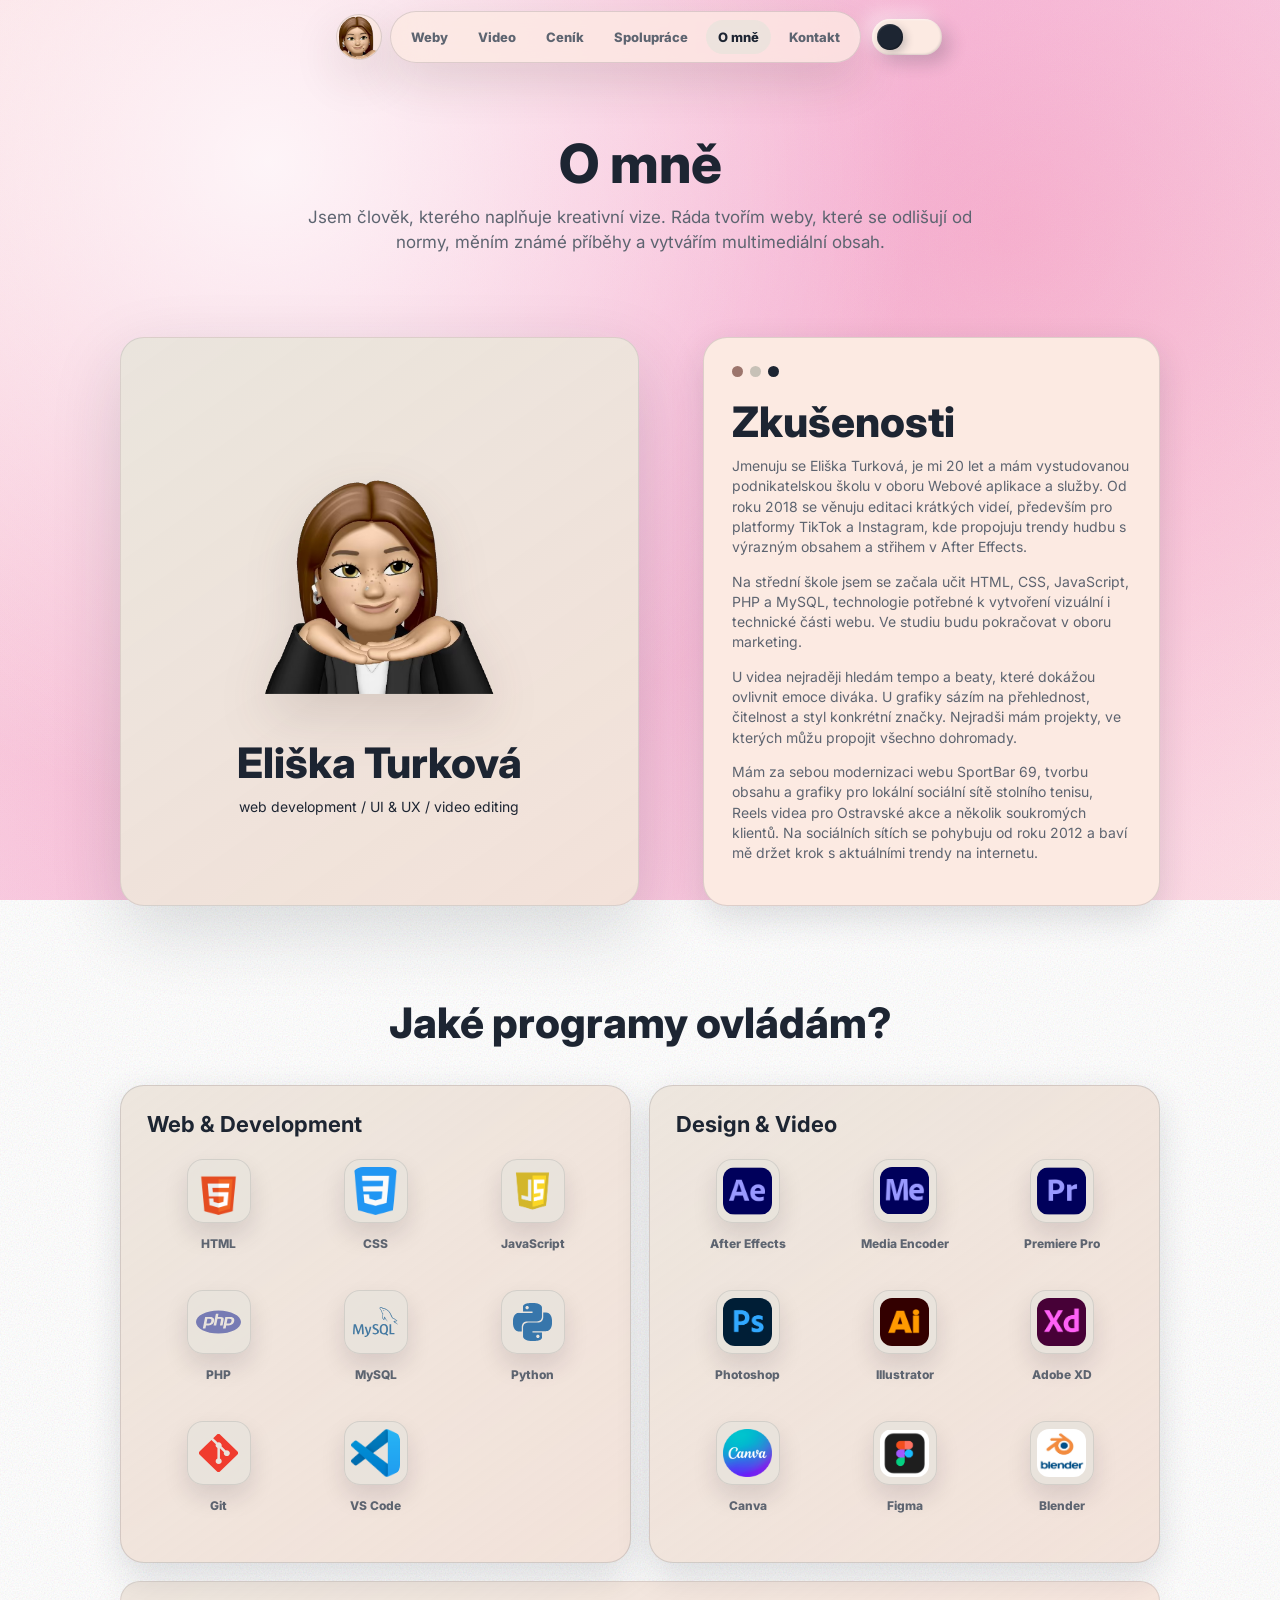
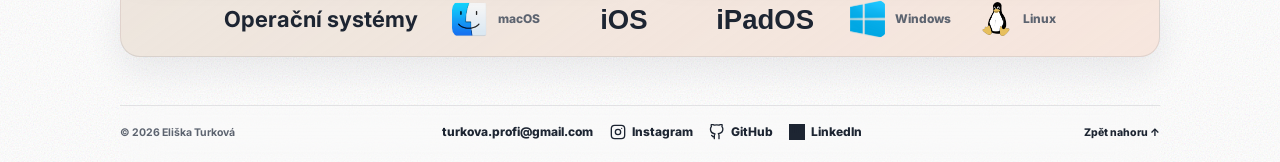
==== commit 4a09ff3a: "Update stylesheet and script version in about.html" ====
--- a/about.html
+++ b/about.html
@@ -8,8 +8,8 @@
     <link rel="preconnect" href="https://fonts.googleapis.com">
     <link rel="preconnect" href="https://fonts.gstatic.com" crossorigin>
     <link href="https://fonts.googleapis.com/css2?family=Caveat:wght@600;700&family=Inter:wght@400;500;600;700;800&family=Playfair+Display:ital,wght@1,700&display=swap" rel="stylesheet">
-    <link rel="stylesheet" href="assets/styles.css?v=20260709-final-portrait-fix">
-    <script src="assets/app.js?v=20260709-final-portrait-fix" defer></script>
+    <link rel="stylesheet" href="assets/styles.css?v=20260709-red-doodles-final">
+    <script src="assets/app.js?v=20260709-red-doodles-final" defer></script>
   </head>
   <body>
     <header class="site-header">
--- a/assets/styles.css
+++ b/assets/styles.css
@@ -1765,7 +1765,7 @@
 
 [data-theme="dark"] .featured-web-note {
   background:
-    linear-gradient(180deg, color-mix(in srgb, var(--surface-strong) 84%, #f58ac2 8%), color-mix(in srgb, var(--surface) 86%, #9b7cff 12%)),
+    linear-gradient(180deg, color-mix(in srgb, var(--surface-strong) 84%, #f58ac2 8%), color-mix(in srgb, var(--surface) 86%, #882043 12%)),
     var(--surface);
 }
 
@@ -3471,7 +3471,7 @@
 
 [data-theme="dark"] .website-note {
   background:
-    linear-gradient(180deg, color-mix(in srgb, var(--surface-strong) 84%, #f58ac2 8%), color-mix(in srgb, var(--surface) 86%, #9b7cff 12%)),
+    linear-gradient(180deg, color-mix(in srgb, var(--surface-strong) 84%, #f58ac2 8%), color-mix(in srgb, var(--surface) 86%, #882043 12%)),
     var(--surface);
 }
 
@@ -5233,7 +5233,7 @@
 }
 
 [data-theme="dark"] .media-arrow-carousel__button:hover {
-  background: color-mix(in srgb, var(--surface-strong) 72%, #9b7cff 20%);
+  background: color-mix(in srgb, var(--surface-strong) 72%, #882043 20%);
 }
 
 .media-arrow-carousel__button:disabled {
@@ -5328,7 +5328,7 @@
 [data-theme="dark"] .footer-column a:hover,
 [data-theme="dark"] .footer-socials a:hover,
 [data-theme="dark"] .footer-bottom a:hover {
-  color: #9b7cff;
+  color: #882043;
 }
 
 .footer-bottom {
@@ -5923,7 +5923,7 @@
 }
 
 [data-theme="dark"] .footer-bottom a:hover {
-  color: #9b7cff !important;
+  color: #882043 !important;
 }
 
 @media (max-width: 980px) {
@@ -6160,8 +6160,8 @@
 
 [data-theme="dark"] .footer-socials a:hover,
 [data-theme="dark"] .footer-socials::after:hover {
-  border-color: #9b7cff !important;
-  background: #9b7cff !important;
+  border-color: #882043 !important;
+  background: #882043 !important;
 }
 
 @media (max-width: 620px) {
@@ -6199,7 +6199,7 @@
 
 [data-theme="dark"] .bubble-button {
   --bubble-base: #fceae2;
-  --bubble-action: #9b7cff;
+  --bubble-action: #882043;
   --bubble-label: #1d2532;
 }
 
@@ -8132,7 +8132,7 @@
 }
 
 [data-theme="dark"] .footer-socials a:hover {
-  color: #9b7cff !important;
+  color: #882043 !important;
 }
 
 .footer-bottom span,
@@ -9022,7 +9022,7 @@
 }
 
 [data-theme="light"] .pricing-table th {
-  color: #8d72ff !important;
+  color: #882043 !important;
 }
 
 .footer-socials a[href^="mailto:"]::before {
@@ -9144,7 +9144,7 @@
 
 /* Pricing first row / table head light-mode purple */
 [data-theme="light"] .pricing-table th {
-  color: #8d72ff !important;
+  color: #882043 !important;
 }
 
 /* Replace the weird arrow/auto symbol with a real email icon */
@@ -9263,7 +9263,7 @@
   color: var(--rose) !important;
 }
 [data-theme="dark"] .pricing-table th {
-  color: #8d72ff !important;
+  color: #882043 !important;
 }
 
 /* Footer mail icon */
@@ -9415,4 +9415,65 @@
   background: currentColor !important;
   -webkit-mask: url("mail-icon.png") center / contain no-repeat !important;
   mask: url("mail-icon.png") center / contain no-repeat !important;
-}+}
+
+/* === FINAL USER FIX: dark mode purple accents -> red #882043 === */
+[data-theme="dark"] {
+  --portfolio-dark-red: #882043;
+  --dark-red-accent: #882043;
+  --bubble-action: #882043;
+}
+
+/* pricing table header in dark mode */
+[data-theme="dark"] .pricing-table th {
+  color: #882043 !important;
+}
+
+/* all important hover states/buttons in dark mode */
+[data-theme="dark"] a:hover,
+[data-theme="dark"] .text-link:hover,
+[data-theme="dark"] .button:hover,
+[data-theme="dark"] .pill-link:hover,
+[data-theme="dark"] .bubble-button,
+[data-theme="dark"] .bubble-button:hover,
+[data-theme="dark"] .footer-column a:hover,
+[data-theme="dark"] .footer-socials a:hover,
+[data-theme="dark"] .footer-bottom a:hover,
+[data-theme="dark"] .media-arrow-carousel__button:hover,
+[data-theme="dark"] .send-mail-btn:hover {
+  color: #882043 !important;
+  border-color: #882043 !important;
+}
+
+[data-theme="dark"] .footer-socials a:hover,
+[data-theme="dark"] .button:hover,
+[data-theme="dark"] .pill-link:hover,
+[data-theme="dark"] .send-mail-btn:hover {
+  background: #882043 !important;
+  color: #fff !important;
+}
+
+[data-theme="dark"] .bubble-button {
+  --bubble-action: #882043 !important;
+}
+
+[data-theme="dark"] .media-arrow-carousel__button:hover {
+  background: color-mix(in srgb, var(--surface-strong) 72%, #882043 20%) !important;
+}
+
+/* keep GitHub + LinkedIn visible in footer */
+.footer-socials a[href*="github"],
+.footer-socials a[href*="linkedin"] {
+  display: inline-flex !important;
+}
+
+.footer-socials a[href*="github"]::before {
+  content: "⌘" !important;
+}
+
+.footer-socials a[href*="linkedin"]::before {
+  content: "in" !important;
+  font-size: 0.72rem !important;
+  font-weight: 900 !important;
+  letter-spacing: -0.05em !important;
+}
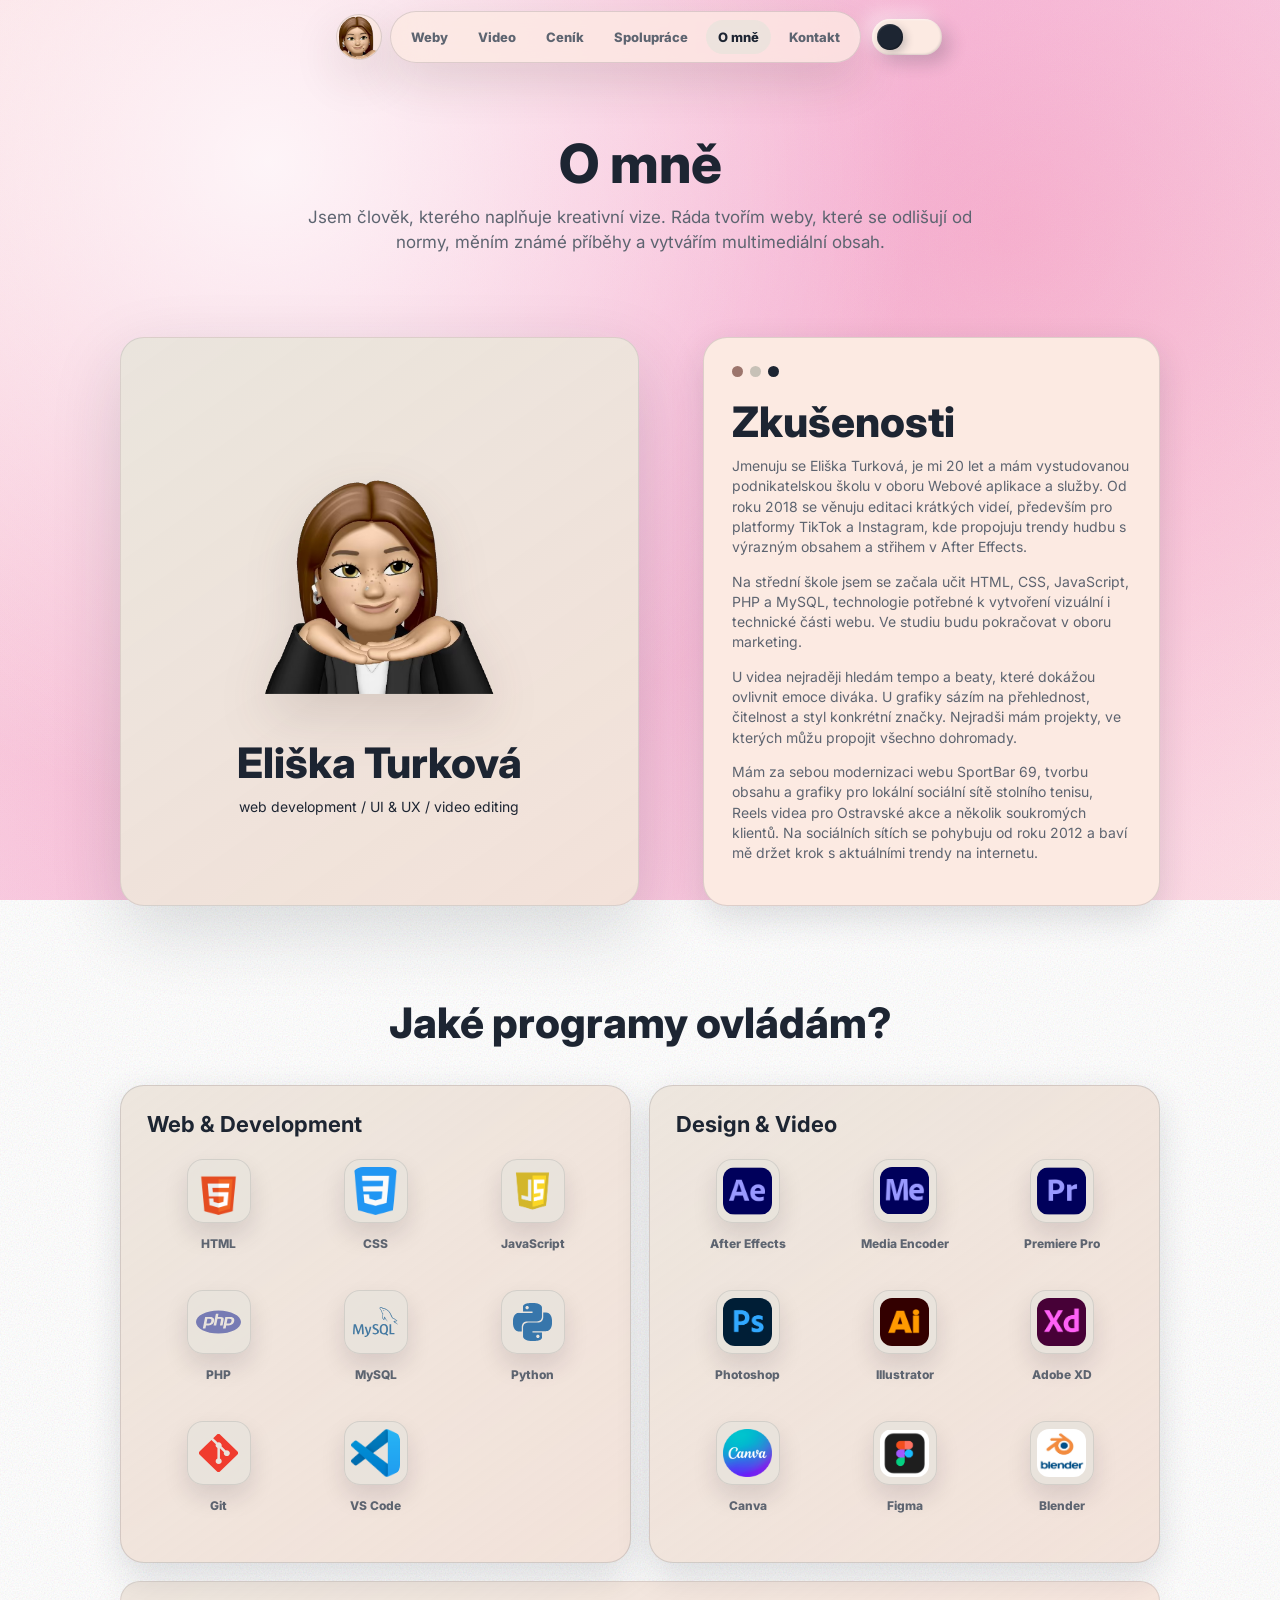
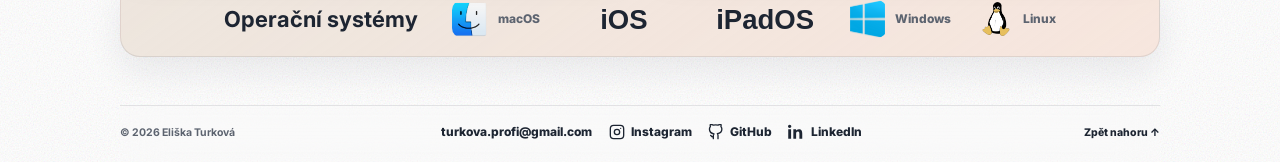
==== commit e5335ac5: "Add files via upload" ====
--- a/about.html
+++ b/about.html
@@ -5,6 +5,8 @@
     <meta name="viewport" content="width=device-width, initial-scale=1">
     <meta name="description" content="O Elišce Turkové, jejích zkušenostech, dovednostech a programech, se kterými pracuje.">
     <title>O mně | Eliška Turková</title>
+
+    <link rel="icon" type="image/png" href="assets/favicon.png?v=1">
     <link rel="preconnect" href="https://fonts.googleapis.com">
     <link rel="preconnect" href="https://fonts.gstatic.com" crossorigin>
     <link href="https://fonts.googleapis.com/css2?family=Caveat:wght@600;700&family=Inter:wght@400;500;600;700;800&family=Playfair+Display:ital,wght@1,700&display=swap" rel="stylesheet">
--- a/assets/styles.css
+++ b/assets/styles.css
@@ -9477,3 +9477,34 @@
   font-weight: 900 !important;
   letter-spacing: -0.05em !important;
 }
+/* LinkedIn footer icon fix */
+.footer-socials a[href*="linkedin"]::before,
+.footer-socials a.footer-linkedin::before {
+  content: none !important;
+  display: none !important;
+  width: 0 !important;
+  height: 0 !important;
+  background: none !important;
+  mask: none !important;
+  -webkit-mask: none !important;
+}
+
+.footer-socials a.footer-linkedin {
+  display: inline-flex !important;
+  align-items: center !important;
+  gap: 7px !important;
+}
+
+.footer-linkedin-icon {
+  display: block !important;
+  width: 16px !important;
+  height: 16px !important;
+  flex: 0 0 16px !important;
+  fill: currentColor !important;
+}
+
+/* kdyby staré CSS vytvářelo LinkedIn přes ::after */
+.footer-socials::after {
+  display: none !important;
+  content: none !important;
+}
